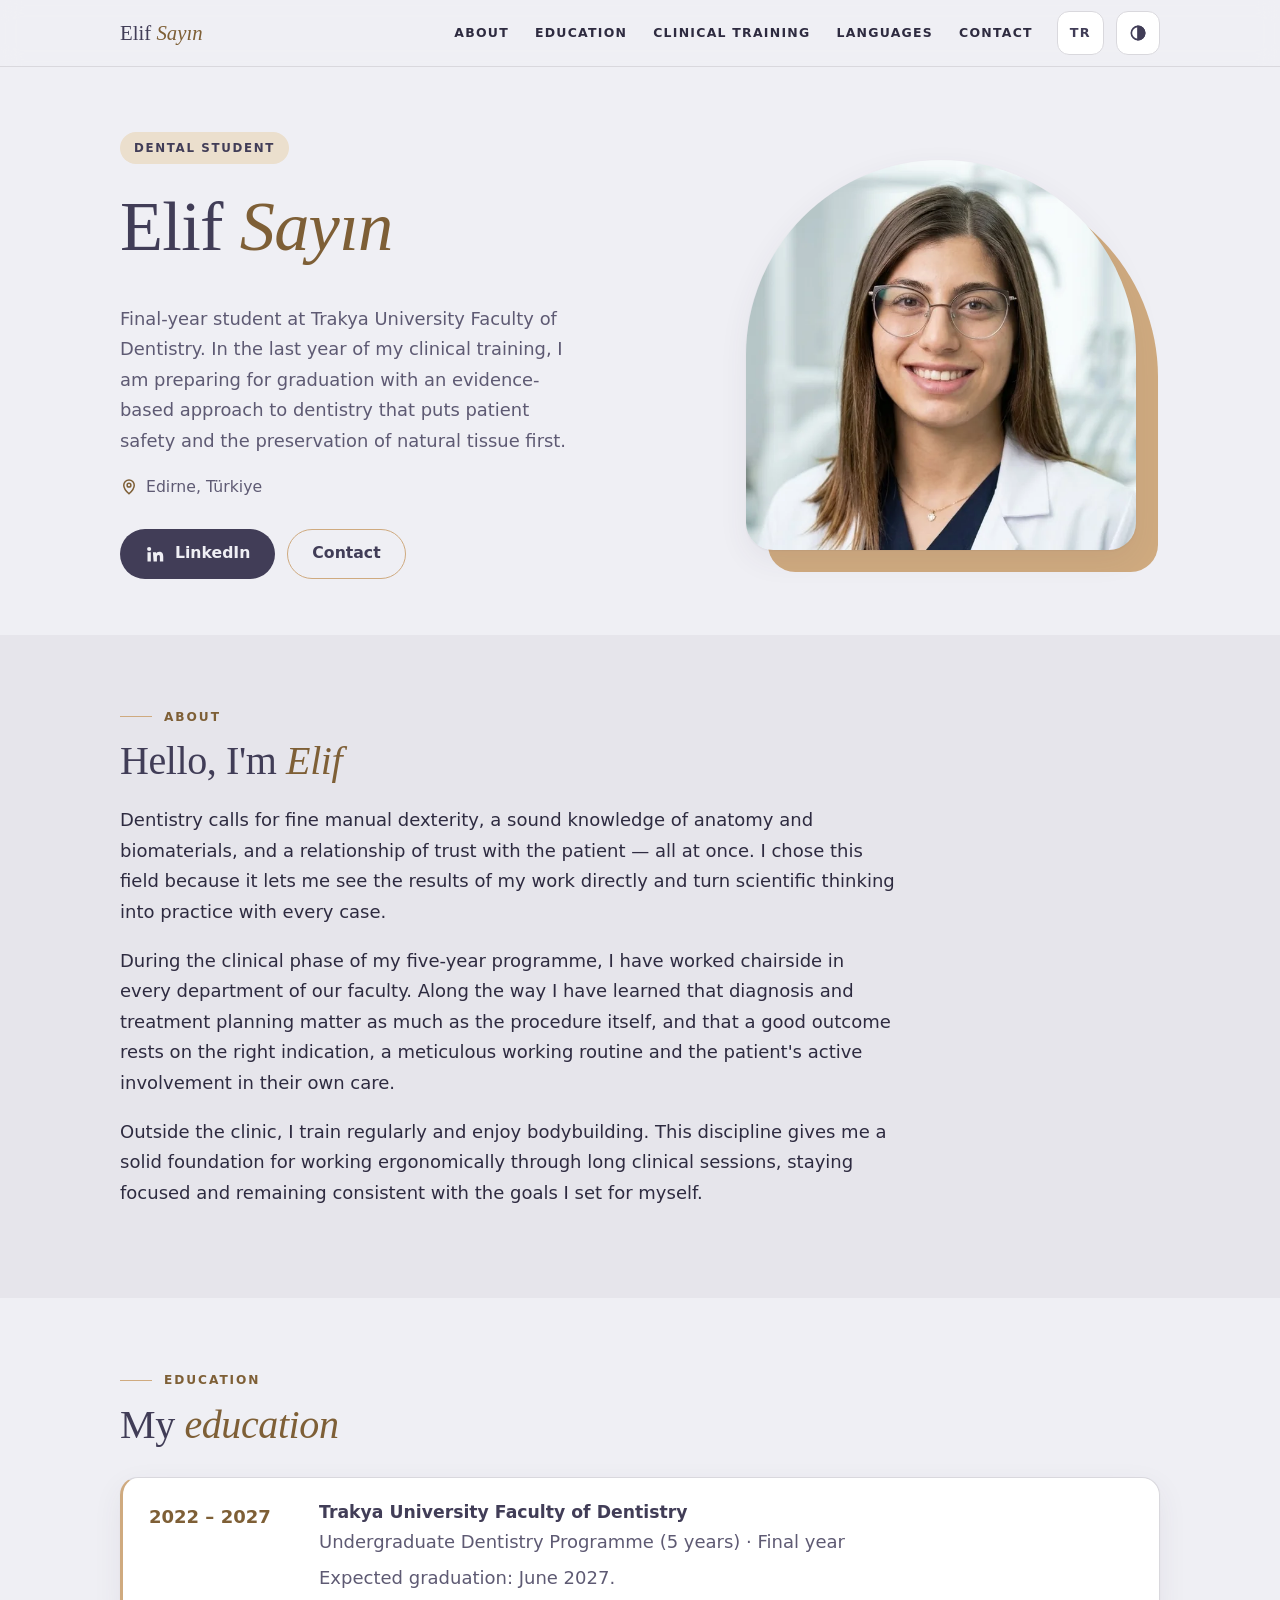
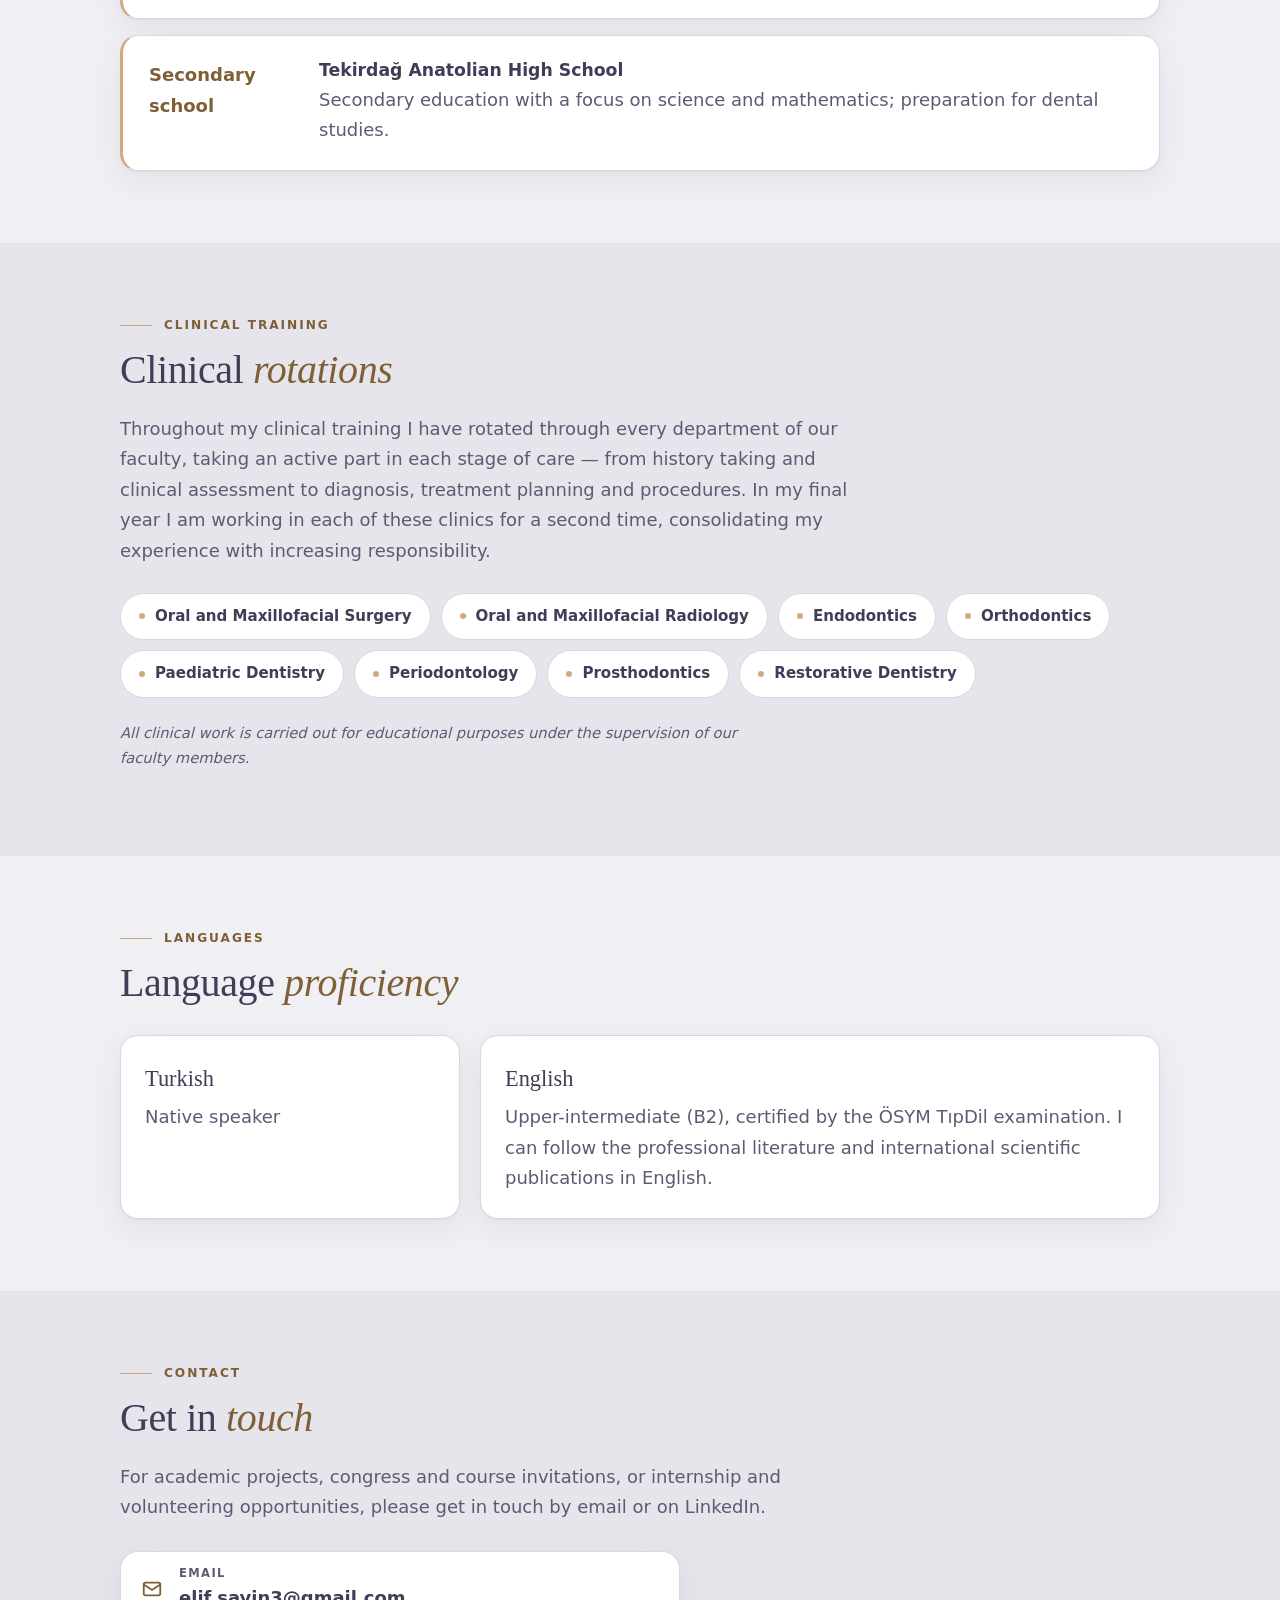
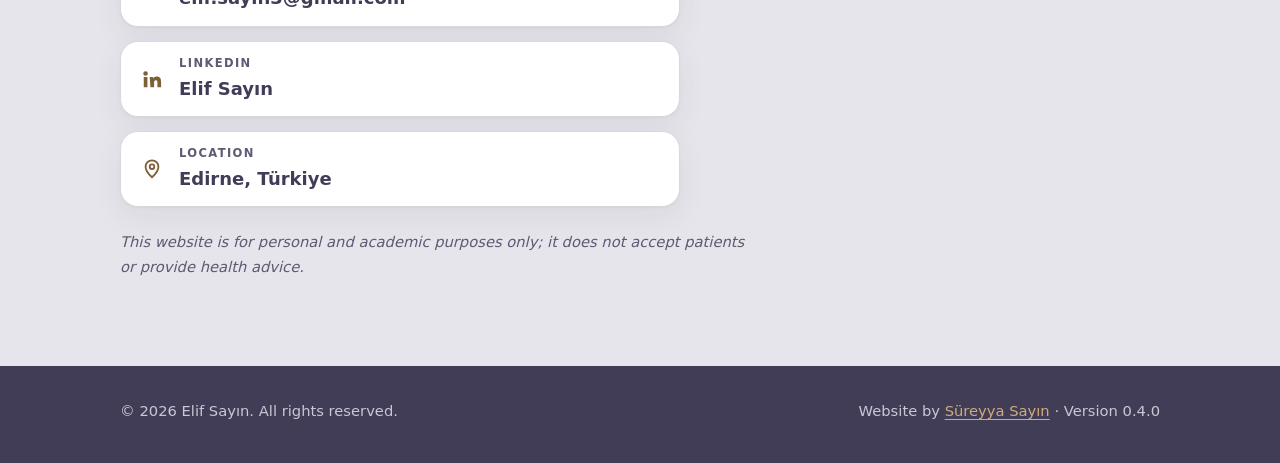
==== docs/en/index.html @ dba1528a "feat: sitenin İngilizce sürümü eklendi (0.4.0) docs/en/ altında tüm bölümler akademik İngilizceyle; " ====
<!doctype html>
<html lang="en">
<head>
<meta charset="utf-8">
<meta name="viewport" content="width=device-width, initial-scale=1">
<meta http-equiv="Content-Security-Policy" content="default-src 'self'; img-src 'self'; style-src 'self'; script-src 'self'; base-uri 'self'; form-action 'none'; object-src 'none'">
<meta name="referrer" content="strict-origin-when-cross-origin">
<title>Elif Sayın — Dental Student</title>
<meta name="description" content="Elif Sayın — final-year student at Trakya University Faculty of Dentistry. Education, clinical rotations, language proficiency and contact details.">
<link rel="canonical" href="https://elif-sayin.github.io/en/">
<link rel="alternate" hreflang="tr" href="https://elif-sayin.github.io/">
<link rel="alternate" hreflang="en" href="https://elif-sayin.github.io/en/">
<link rel="alternate" hreflang="x-default" href="https://elif-sayin.github.io/">
<meta name="theme-color" content="#413d57">
<link rel="icon" href="../favicon.svg" type="image/svg+xml">
<link rel="stylesheet" href="../style.css">
<script src="../site.js"></script>

<meta property="og:type" content="profile">
<meta property="og:locale" content="en_GB">
<meta property="og:locale:alternate" content="tr_TR">
<meta property="og:site_name" content="Elif Sayın">
<meta property="og:title" content="Elif Sayın — Dental Student">
<meta property="og:description" content="Final-year student at Trakya University Faculty of Dentistry. Academic and clinical training profile.">
<meta property="og:url" content="https://elif-sayin.github.io/en/">
<meta property="og:image" content="https://elif-sayin.github.io/img/og.jpg">
<meta property="og:image:width" content="1200">
<meta property="og:image:height" content="630">
<meta property="og:image:alt" content="Elif Sayın — Dental Student">
<meta name="twitter:card" content="summary_large_image">

<script type="application/ld+json">
{
  "@context": "https://schema.org",
  "@type": "Person",
  "name": "Elif Sayın",
  "description": "Final-year student at Trakya University Faculty of Dentistry",
  "url": "https://elif-sayin.github.io/en/",
  "image": "https://elif-sayin.github.io/img/elif.webp",
  "affiliation": { "@type": "CollegeOrUniversity", "name": "Trakya University Faculty of Dentistry" },
  "knowsLanguage": ["tr", "en"],
  "sameAs": ["https://www.linkedin.com/in/elif-say%C4%B1n-56b216324/"]
}
</script>
</head>
<body>
<a class="icerige-gec" href="#icerik">Skip to content</a>

<header class="ust">
  <div class="kap">
    <a class="marka" href="#ust">Elif <span>Sayın</span></a>
    <nav aria-label="Main menu">
      <ul class="menu" id="menu">
        <li><a href="#hakkimda">About</a></li>
        <li><a href="#egitim">Education</a></li>
        <li><a href="#klinik">Clinical Training</a></li>
        <li><a href="#diller">Languages</a></li>
        <!-- <li><a href="#notlar">Notes</a></li>  (opens with the first published note) -->
        <li><a href="#iletisim">Contact</a></li>
      </ul>
    </nav>
    <a class="dil" href="../" hreflang="tr" lang="tr" aria-label="Türkçe sürüm">TR</a>
    <button class="dugme-ikon" type="button" data-tema-dugme aria-label="Light / dark theme">
      <svg viewBox="0 0 24 24" fill="none" stroke="currentColor" stroke-width="2" aria-hidden="true"><circle cx="12" cy="12" r="8"/><path d="M12 4a8 8 0 0 1 0 16z" fill="currentColor"/></svg>
    </button>
    <button class="dugme-ikon menu-dugme" type="button" data-menu-dugme aria-controls="menu" aria-expanded="false" aria-label="Open menu">
      <svg viewBox="0 0 24 24" fill="none" stroke="currentColor" stroke-width="2" stroke-linecap="round" aria-hidden="true"><path d="M4 7h16M4 12h16M4 17h16"/></svg>
    </button>
  </div>
</header>

<main id="icerik">

<section class="giris" id="ust" aria-labelledby="ad">
  <div class="kap">
    <div>
      <span class="rozet">Dental Student</span>
      <h1 id="ad">Elif <em>Sayın</em></h1>
      <p class="alt">Final-year student at Trakya University Faculty of Dentistry. In the last year of my clinical training, I am preparing for graduation with an evidence-based approach to dentistry that puts patient safety and the preservation of natural tissue first.</p>
      <p class="konum">
        <svg viewBox="0 0 24 24" fill="none" stroke="currentColor" stroke-width="2" aria-hidden="true"><path d="M12 21s-7-6.2-7-11.5a7 7 0 0 1 14 0C19 14.8 12 21 12 21z"/><circle cx="12" cy="9.5" r="2.5"/></svg>
        Edirne, Türkiye
      </p>
      <div class="dugmeler">
        <a class="dugme ana" href="https://www.linkedin.com/in/elif-say%C4%B1n-56b216324/" rel="noopener me">
          <svg viewBox="0 0 24 24" fill="currentColor" aria-hidden="true"><path d="M4.98 3.5a2.5 2.5 0 1 1 0 5 2.5 2.5 0 0 1 0-5zM3 9.75h4V21H3zM9.5 9.75h3.8v1.6h.06c.53-1 1.83-2.05 3.77-2.05 4.03 0 4.77 2.65 4.77 6.1V21h-4v-5c0-1.2-.02-2.73-1.66-2.73-1.67 0-1.93 1.3-1.93 2.64V21h-4z"/></svg>
          LinkedIn
        </a>
        <a class="dugme ikinci" href="#iletisim">Contact</a>
      </div>
    </div>
    <div class="portre">
      <img src="../img/elif.webp" width="640" height="640" alt="Portrait of Elif Sayın wearing a white coat and glasses, smiling">
    </div>
  </div>
</section>

<section class="bolum" id="hakkimda" aria-labelledby="hakkimda-baslik">
  <div class="kap metin">
    <p class="ust-yazi">About</p>
    <h2 id="hakkimda-baslik">Hello, I'm <em>Elif</em></h2>
    <p>Dentistry calls for fine manual dexterity, a sound knowledge of anatomy and biomaterials, and a relationship of trust with the patient — all at once. I chose this field because it lets me see the results of my work directly and turn scientific thinking into practice with every case.</p>
    <p>During the clinical phase of my five-year programme, I have worked chairside in every department of our faculty. Along the way I have learned that diagnosis and treatment planning matter as much as the procedure itself, and that a good outcome rests on the right indication, a meticulous working routine and the patient's active involvement in their own care.</p>
    <p>Outside the clinic, I train regularly and enjoy bodybuilding. This discipline gives me a solid foundation for working ergonomically through long clinical sessions, staying focused and remaining consistent with the goals I set for myself.</p>
  </div>
</section>

<section class="bolum" id="egitim" aria-labelledby="egitim-baslik">
  <div class="kap">
    <p class="ust-yazi">Education</p>
    <h2 id="egitim-baslik">My <em>education</em></h2>
    <ol class="cizelge">
      <li>
        <span class="yil">2022 – 2027</span>
        <div>
          <h3>Trakya University Faculty of Dentistry</h3>
          <p>Undergraduate Dentistry Programme (5 years) · Final year</p>
          <p>Expected graduation: June 2027.</p>
        </div>
      </li>
      <li>
        <span class="yil">Secondary school</span>
        <div>
          <h3>Tekirdağ Anatolian High School</h3>
          <p>Secondary education with a focus on science and mathematics; preparation for dental studies.</p>
        </div>
      </li>
    </ol>
  </div>
</section>

<section class="bolum" id="klinik" aria-labelledby="klinik-baslik">
  <div class="kap">
    <p class="ust-yazi">Clinical Training</p>
    <h2 id="klinik-baslik">Clinical <em>rotations</em></h2>
    <p class="aciklama">Throughout my clinical training I have rotated through every department of our faculty, taking an active part in each stage of care — from history taking and clinical assessment to diagnosis, treatment planning and procedures. In my final year I am working in each of these clinics for a second time, consolidating my experience with increasing responsibility.</p>
    <ul class="etiketler" aria-label="Departments of clinical rotations">
      <li>Oral and Maxillofacial Surgery</li>
      <li>Oral and Maxillofacial Radiology</li>
      <li>Endodontics</li>
      <li>Orthodontics</li>
      <li>Paediatric Dentistry</li>
      <li>Periodontology</li>
      <li>Prosthodontics</li>
      <li>Restorative Dentistry</li>
    </ul>
    <p class="not">All clinical work is carried out for educational purposes under the supervision of our faculty members.</p>
  </div>
</section>

<section class="bolum" id="diller" aria-labelledby="diller-baslik">
  <div class="kap">
    <p class="ust-yazi">Languages</p>
    <h2 id="diller-baslik">Language <em>proficiency</em></h2>
    <ul class="diller">
      <li class="kart"><strong>Turkish</strong><span>Native speaker</span></li>
      <li class="kart"><strong>English</strong><span>Upper-intermediate (B2), certified by the ÖSYM TıpDil examination. I can follow the professional literature and international scientific publications in English.</span></li>
    </ul>
  </div>
</section>

<!--
  HIDDEN SECTIONS (CLAUDE.md m.10 — empty-section rule). Uncommented and added
  to the menu when the first item exists, in parallel with the Turkish page.

<section class="bolum" id="akademik"> Academic Work </section>
<section class="bolum" id="kongre"> Congresses / Courses / Certificates </section>
<section class="bolum" id="gonulluluk"> Volunteering </section>
<section class="bolum" id="oduller"> Awards / Scholarships </section>
<section class="bolum" id="notlar"> Oral Health Notes </section>
-->

<section class="bolum" id="iletisim" aria-labelledby="iletisim-baslik">
  <div class="kap">
    <p class="ust-yazi">Contact</p>
    <h2 id="iletisim-baslik">Get in <em>touch</em></h2>
    <p class="aciklama">For academic projects, congress and course invitations, or internship and volunteering opportunities, please get in touch by email or on LinkedIn.</p>
    <ul class="iletisim-liste">
      <li>
        <a href="#iletisim" data-eposta>
          <svg viewBox="0 0 24 24" fill="none" stroke="currentColor" stroke-width="2" aria-hidden="true"><rect x="3" y="5" width="18" height="14" rx="2"/><path d="m3 7 9 6 9-6"/></svg>
          <span><small>Email</small><b data-eposta-yazi>elif.sayin3 [at] gmail [dot] com</b></span>
        </a>
      </li>
      <li>
        <a href="https://www.linkedin.com/in/elif-say%C4%B1n-56b216324/" rel="noopener me">
          <svg viewBox="0 0 24 24" fill="currentColor" aria-hidden="true"><path d="M4.98 3.5a2.5 2.5 0 1 1 0 5 2.5 2.5 0 0 1 0-5zM3 9.75h4V21H3zM9.5 9.75h3.8v1.6h.06c.53-1 1.83-2.05 3.77-2.05 4.03 0 4.77 2.65 4.77 6.1V21h-4v-5c0-1.2-.02-2.73-1.66-2.73-1.67 0-1.93 1.3-1.93 2.64V21h-4z"/></svg>
          <span><small>LinkedIn</small><b>Elif Sayın</b></span>
        </a>
      </li>
      <li>
        <span class="satir">
          <svg viewBox="0 0 24 24" fill="none" stroke="currentColor" stroke-width="2" aria-hidden="true"><path d="M12 21s-7-6.2-7-11.5a7 7 0 0 1 14 0C19 14.8 12 21 12 21z"/><circle cx="12" cy="9.5" r="2.5"/></svg>
          <span><small>Location</small><b>Edirne, Türkiye</b></span>
        </span>
      </li>
    </ul>
    <p class="not">This website is for personal and academic purposes only; it does not accept patients or provide health advice.</p>
  </div>
</section>

</main>

<footer class="alt-bilgi">
  <div class="kap">
    <p>© 2026 Elif Sayın. All rights reserved.</p>
    <p>Website by <a href="https://sureyyasayin.github.io" rel="noopener">Süreyya Sayın</a> · Version <span data-surum="0.4.0">0.4.0</span></p>
  </div>
</footer>
</body>
</html>
---- docs/style.css ----
/* Elif Sayın — kişisel site. Renkler yalnızca :root token'larından gelir.
   Kartela (Elif, 2026-10-28): #CFAA7F altın · #413D57 mürdüm lacivert ·
   #EFEFF4 açık zemin · #D9D8DD çizgi/gri. #CFAA7F açık zeminde metin
   olarak okunmaz (1.9:1) — yalnızca süs/zemin; altın metin için --gold-ink. */

:root {
  --bg: #efeff4;
  --bg-alt: #e6e5eb;
  --surface: #ffffff;
  --text: #2e2b40;
  --heading: #413d57;
  --muted: #5e5a73;
  --gold: #cfaa7f;
  --gold-ink: #7e5f36;
  --gold-soft: #ebdfcd;
  --btn: #413d57;
  --btn-ink: #efeff4;
  --line: #d9d8dd;
  --footer-bg: #413d57;
  --footer-ink: #efeff4;
  --footer-muted: #c9c7d4;
  --shadow: 0 1px 2px rgba(65, 61, 87, .06), 0 10px 30px rgba(65, 61, 87, .07);
  --radius: 18px;
  --max: 1080px;
  --font: system-ui, -apple-system, "Segoe UI", Roboto, "Helvetica Neue", Arial, sans-serif;
  --serif: "Iowan Old Style", "Palatino Linotype", Palatino, "Book Antiqua", Georgia, serif;
  color-scheme: light;
}

@media (prefers-color-scheme: dark) {
  :root:not([data-theme="light"]) {
    --bg: #1e1c29;
    --bg-alt: #252333;
    --surface: #2a2739;
    --text: #e6e5ee;
    --heading: #efeff4;
    --muted: #b9b7c6;
    --gold: #cfaa7f;
    --gold-ink: #cfaa7f;
    --gold-soft: #3a3344;
    --btn: #cfaa7f;
    --btn-ink: #1e1c29;
    --line: #3a3750;
    --footer-bg: #16141f;
    --footer-ink: #efeff4;
    --footer-muted: #b9b7c6;
    --shadow: none;
    color-scheme: dark;
  }
}

:root[data-theme="dark"] {
  --bg: #1e1c29;
  --bg-alt: #252333;
  --surface: #2a2739;
  --text: #e6e5ee;
  --heading: #efeff4;
  --muted: #b9b7c6;
  --gold: #cfaa7f;
  --gold-ink: #cfaa7f;
  --gold-soft: #3a3344;
  --btn: #cfaa7f;
  --btn-ink: #1e1c29;
  --line: #3a3750;
  --footer-bg: #16141f;
  --footer-ink: #efeff4;
  --footer-muted: #b9b7c6;
  --shadow: none;
  color-scheme: dark;
}

*, *::before, *::after { box-sizing: border-box; }

html { scroll-behavior: smooth; scroll-padding-top: 76px; }

body {
  margin: 0;
  background: var(--bg);
  color: var(--text);
  font-family: var(--font);
  font-size: 18px;
  line-height: 1.7;
  -webkit-text-size-adjust: 100%;
}

img { max-width: 100%; display: block; }

a { color: var(--gold-ink); text-underline-offset: 3px; }
a:hover { text-decoration-thickness: 2px; }

:focus-visible { outline: 3px solid var(--gold); outline-offset: 3px; border-radius: 6px; }

h1, h2, h3 { line-height: 1.2; margin: 0 0 .5em; color: var(--heading); }
h1, h2 { font-family: var(--serif); font-weight: 500; letter-spacing: -.01em; }
h1 em, h2 em { font-style: italic; color: var(--gold-ink); }
h2 { font-size: clamp(1.75rem, 1.25rem + 1.8vw, 2.5rem); }
h3 { font-size: 1.08rem; font-weight: 650; }
p { margin: 0 0 1em; }

.icerige-gec {
  position: absolute; left: 16px; top: -60px; z-index: 100;
  background: var(--btn); color: var(--btn-ink);
  padding: 10px 16px; border-radius: 8px; font-weight: 600;
}
.icerige-gec:focus { top: 12px; }

.kap { width: 100%; max-width: var(--max); margin: 0 auto; padding: 0 20px; }

/* Üst bar */
.ust {
  position: sticky; top: 0; z-index: 50;
  background: color-mix(in srgb, var(--bg) 88%, transparent);
  backdrop-filter: saturate(1.4) blur(10px);
  -webkit-backdrop-filter: saturate(1.4) blur(10px);
  border-bottom: 1px solid var(--line);
}
.ust .kap { display: flex; align-items: center; gap: 12px; min-height: 66px; }
.marka {
  font-family: var(--serif); font-size: 1.3rem; color: var(--heading);
  text-decoration: none; margin-right: auto;
}
.marka span { font-style: italic; color: var(--gold-ink); }

.menu { display: flex; gap: 2px; list-style: none; margin: 0; padding: 0; }
.menu a {
  display: block; padding: 10px 12px; border-radius: 10px;
  color: var(--text); text-decoration: none; font-size: .78rem;
  font-weight: 600; letter-spacing: .1em; text-transform: uppercase;
}
.menu a:hover { color: var(--gold-ink); }

.dugme-ikon {
  inline-size: 44px; block-size: 44px; display: grid; place-items: center;
  border: 1px solid var(--line); background: var(--surface); color: var(--heading);
  border-radius: 12px; cursor: pointer; font: inherit;
}
.dugme-ikon svg { width: 20px; height: 20px; }
.menu-dugme { display: none; }

.dil {
  min-height: 44px; min-width: 44px; display: grid; place-items: center; padding: 0 12px;
  border: 1px solid var(--line); border-radius: 12px; background: var(--surface);
  color: var(--heading); text-decoration: none; font-weight: 700; font-size: .8rem; letter-spacing: .1em;
}
.dil:hover { border-color: var(--gold); color: var(--gold-ink); }

@media (max-width: 820px) {
  .menu-dugme { display: grid; }
  .menu {
    display: none; position: absolute; left: 0; right: 0; top: 100%;
    flex-direction: column; padding: 8px 16px 16px;
    background: var(--bg); border-bottom: 1px solid var(--line);
  }
  .menu.acik { display: flex; }
  .menu a { padding: 14px 12px; font-size: .9rem; }
}

/* Giriş */
.giris { padding: 64px 0 56px; }
.giris .kap { display: grid; grid-template-columns: 1.25fr 1fr; gap: 56px; align-items: center; }
.rozet {
  display: inline-block; padding: 6px 14px; border-radius: 999px;
  background: var(--gold-soft); color: var(--heading); font-weight: 700;
  font-size: .74rem; letter-spacing: .14em; text-transform: uppercase;
  margin-bottom: 20px;
}
.giris h1 { font-size: clamp(2.6rem, 1.7rem + 4vw, 4.4rem); }
.giris .alt { color: var(--muted); font-size: 1.12rem; max-width: 40ch; }
.konum { color: var(--muted); display: flex; align-items: center; gap: 8px; font-size: .98rem; margin-bottom: 28px; }
.konum svg { width: 18px; height: 18px; flex: none; color: var(--gold-ink); }

.dugmeler { display: flex; flex-wrap: wrap; gap: 12px; }
.dugme {
  display: inline-flex; align-items: center; gap: 10px; min-height: 50px;
  padding: 0 24px; border-radius: 999px; font-weight: 600; text-decoration: none;
  font-size: .98rem; border: 1px solid transparent;
}
.dugme svg { width: 20px; height: 20px; }
.dugme.ana { background: var(--btn); color: var(--btn-ink); }
.dugme.ikinci { color: var(--heading); border-color: var(--gold); background: transparent; }
.dugme:hover { filter: brightness(1.08); }

.portre { position: relative; justify-self: center; width: min(100%, 390px); }
.portre::before {
  content: ""; position: absolute; inset: 22px -22px -22px 22px;
  border-radius: 200px 200px 28px 28px; background: var(--gold);
}
.portre img {
  position: relative; width: 100%; height: auto; aspect-ratio: 1; object-fit: cover;
  border-radius: 200px 200px 28px 28px; box-shadow: var(--shadow);
}

@media (max-width: 820px) {
  .giris { padding: 32px 0 32px; }
  .giris .kap { grid-template-columns: 1fr; gap: 32px; }
  .portre { width: min(58%, 240px); order: -1; justify-self: start; }
  .portre::before { inset: 12px -12px -12px 12px; }
}

/* Bölümler */
.bolum { padding: 72px 0; }
.bolum:nth-of-type(even) { background: var(--bg-alt); }
.ust-yazi {
  display: flex; align-items: center; gap: 12px;
  color: var(--gold-ink); font-weight: 700; font-size: .76rem;
  letter-spacing: .16em; text-transform: uppercase; margin-bottom: 10px;
}
.ust-yazi::before { content: ""; width: 32px; height: 1px; background: var(--gold); }
.bolum .aciklama { color: var(--muted); max-width: 64ch; }
.metin p:not(.ust-yazi) { max-width: 68ch; }
@media (max-width: 820px) { .bolum { padding: 56px 0; } }

.kart {
  background: var(--surface); border: 1px solid var(--line); border-radius: var(--radius);
  padding: 24px; box-shadow: var(--shadow);
}

/* Etiket listesi (anabilim dalları) */
.etiketler { list-style: none; padding: 0; margin: 26px 0 0; display: flex; flex-wrap: wrap; gap: 10px; }
.etiketler li {
  display: inline-flex; align-items: center; gap: 10px;
  padding: 10px 18px; border-radius: 999px; background: var(--surface);
  border: 1px solid var(--line); color: var(--heading); font-weight: 600; font-size: .94rem;
}
.etiketler li::before { content: ""; width: 6px; height: 6px; border-radius: 50%; background: var(--gold); }
.not { margin-top: 22px; color: var(--muted); font-size: .92rem; font-style: italic; max-width: 68ch; }

/* Zaman çizelgesi */
.cizelge { list-style: none; margin: 28px 0 0; padding: 0; display: grid; gap: 16px; }
.cizelge li {
  display: grid; grid-template-columns: 150px 1fr; gap: 20px;
  background: var(--surface); border: 1px solid var(--line); border-left: 3px solid var(--gold);
  border-radius: var(--radius); padding: 24px 26px; box-shadow: var(--shadow);
}
.cizelge .yil { color: var(--gold-ink); font-weight: 700; font-variant-numeric: tabular-nums; }
.cizelge h3 { margin-bottom: 4px; }
.cizelge p { margin: 0; color: var(--muted); }
.cizelge p + p { margin-top: 6px; }
@media (max-width: 600px) { .cizelge li { grid-template-columns: 1fr; gap: 4px; } }

/* Diller */
.diller { list-style: none; padding: 0; margin: 28px 0 0; display: grid; grid-template-columns: 1fr 2fr; gap: 20px; }
.diller strong { display: block; font-family: var(--serif); font-weight: 500; font-size: 1.4rem; color: var(--heading); margin-bottom: 4px; }
.diller span { color: var(--muted); }
@media (max-width: 700px) { .diller { grid-template-columns: 1fr; } }

/* İletişim */
.iletisim-liste { list-style: none; padding: 0; margin: 28px 0 0; display: grid; gap: 14px; max-width: 560px; }
.iletisim-liste a, .iletisim-liste .satir {
  display: flex; align-items: center; gap: 16px; min-height: 64px; padding: 12px 20px;
  background: var(--surface); border: 1px solid var(--line); border-radius: var(--radius);
  color: var(--text); text-decoration: none; box-shadow: var(--shadow);
}
.iletisim-liste a:hover { border-color: var(--gold); }
.iletisim-liste svg { width: 22px; height: 22px; color: var(--gold-ink); flex: none; }
.iletisim-liste small {
  display: block; color: var(--muted); font-size: .72rem; font-weight: 700;
  letter-spacing: .12em; text-transform: uppercase;
}
.iletisim-liste b { font-weight: 600; color: var(--heading); word-break: break-word; }

/* Altbilgi */
.alt-bilgi { background: var(--footer-bg); color: var(--footer-muted); padding: 32px 0 40px; font-size: .92rem; }
.alt-bilgi .kap { display: flex; flex-wrap: wrap; gap: 8px 24px; justify-content: space-between; }
.alt-bilgi p { margin: 0; }
.alt-bilgi a { color: var(--gold); }

/* 404 */
.bulunamadi { min-height: 70vh; display: grid; place-items: center; text-align: center; padding: 40px 20px; }

@media (prefers-reduced-motion: reduce) {
  html { scroll-behavior: auto; }
  * { transition: none !important; animation: none !important; }
}
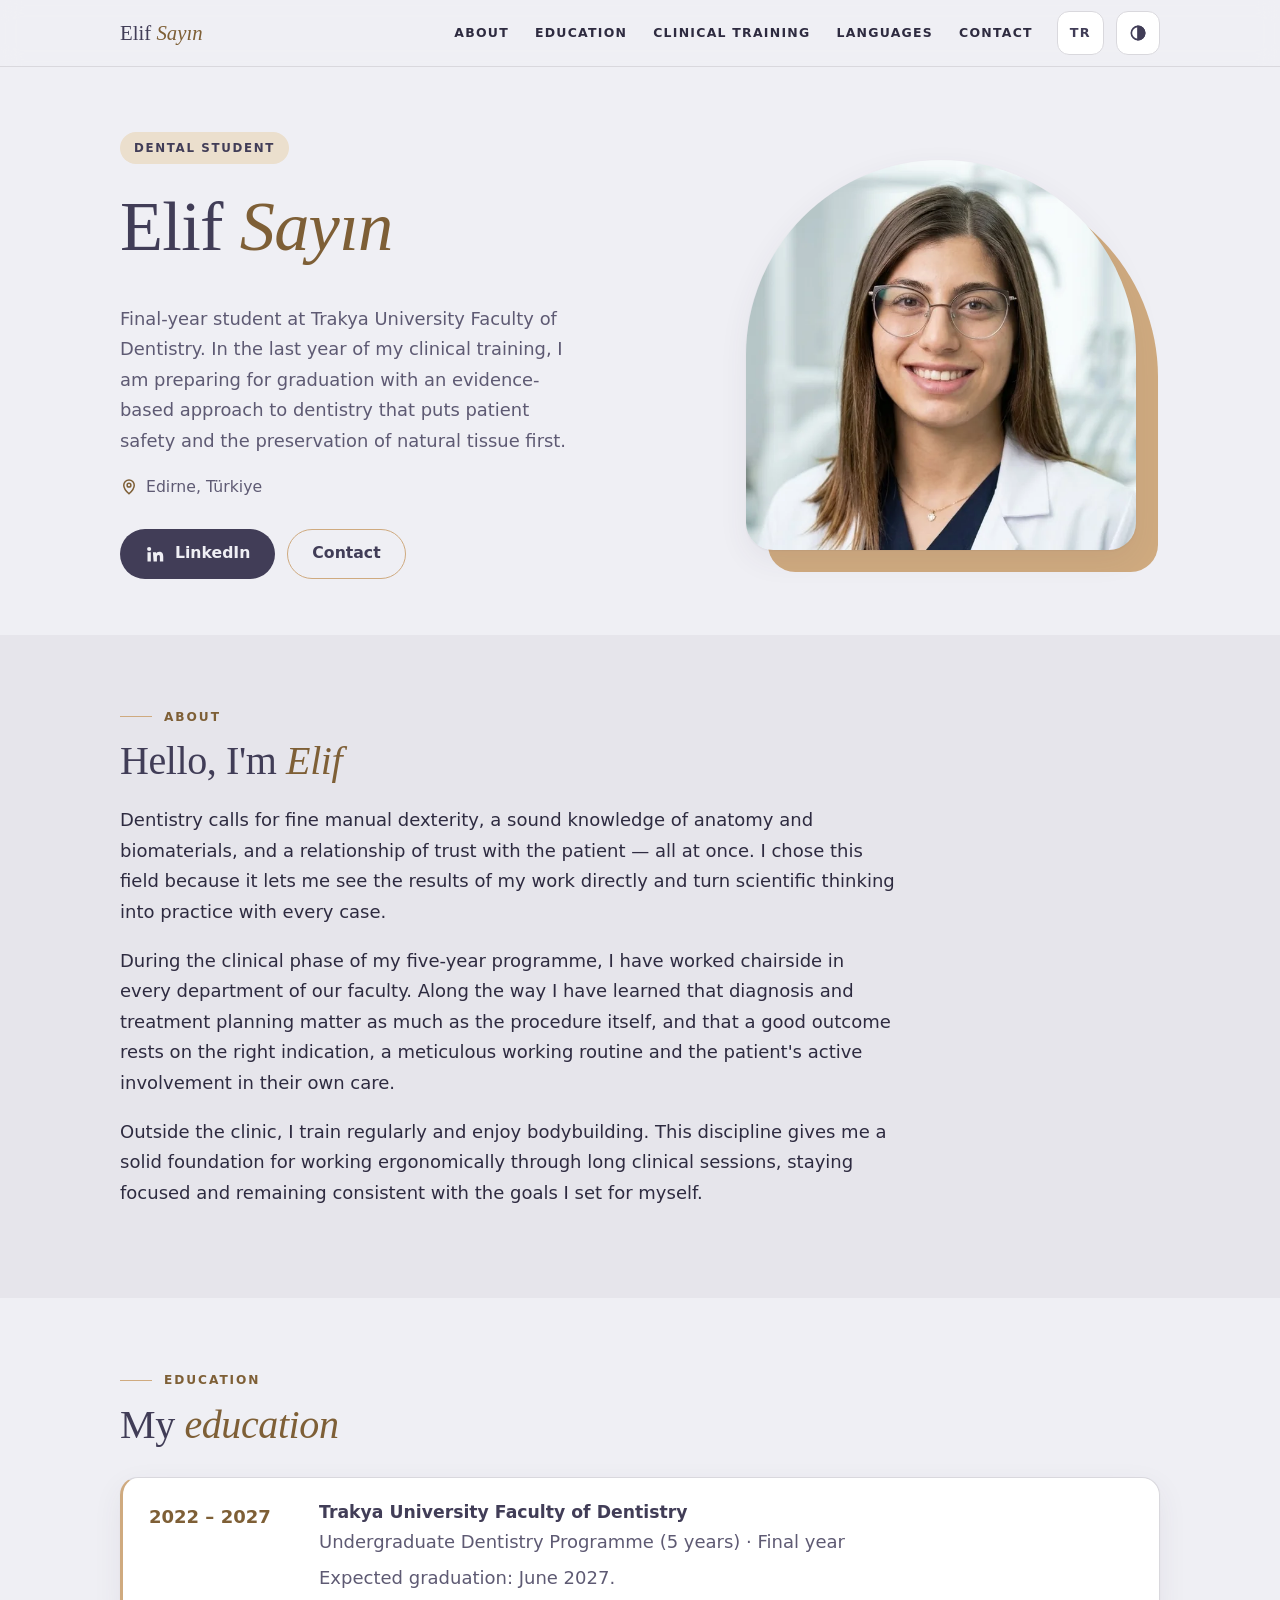
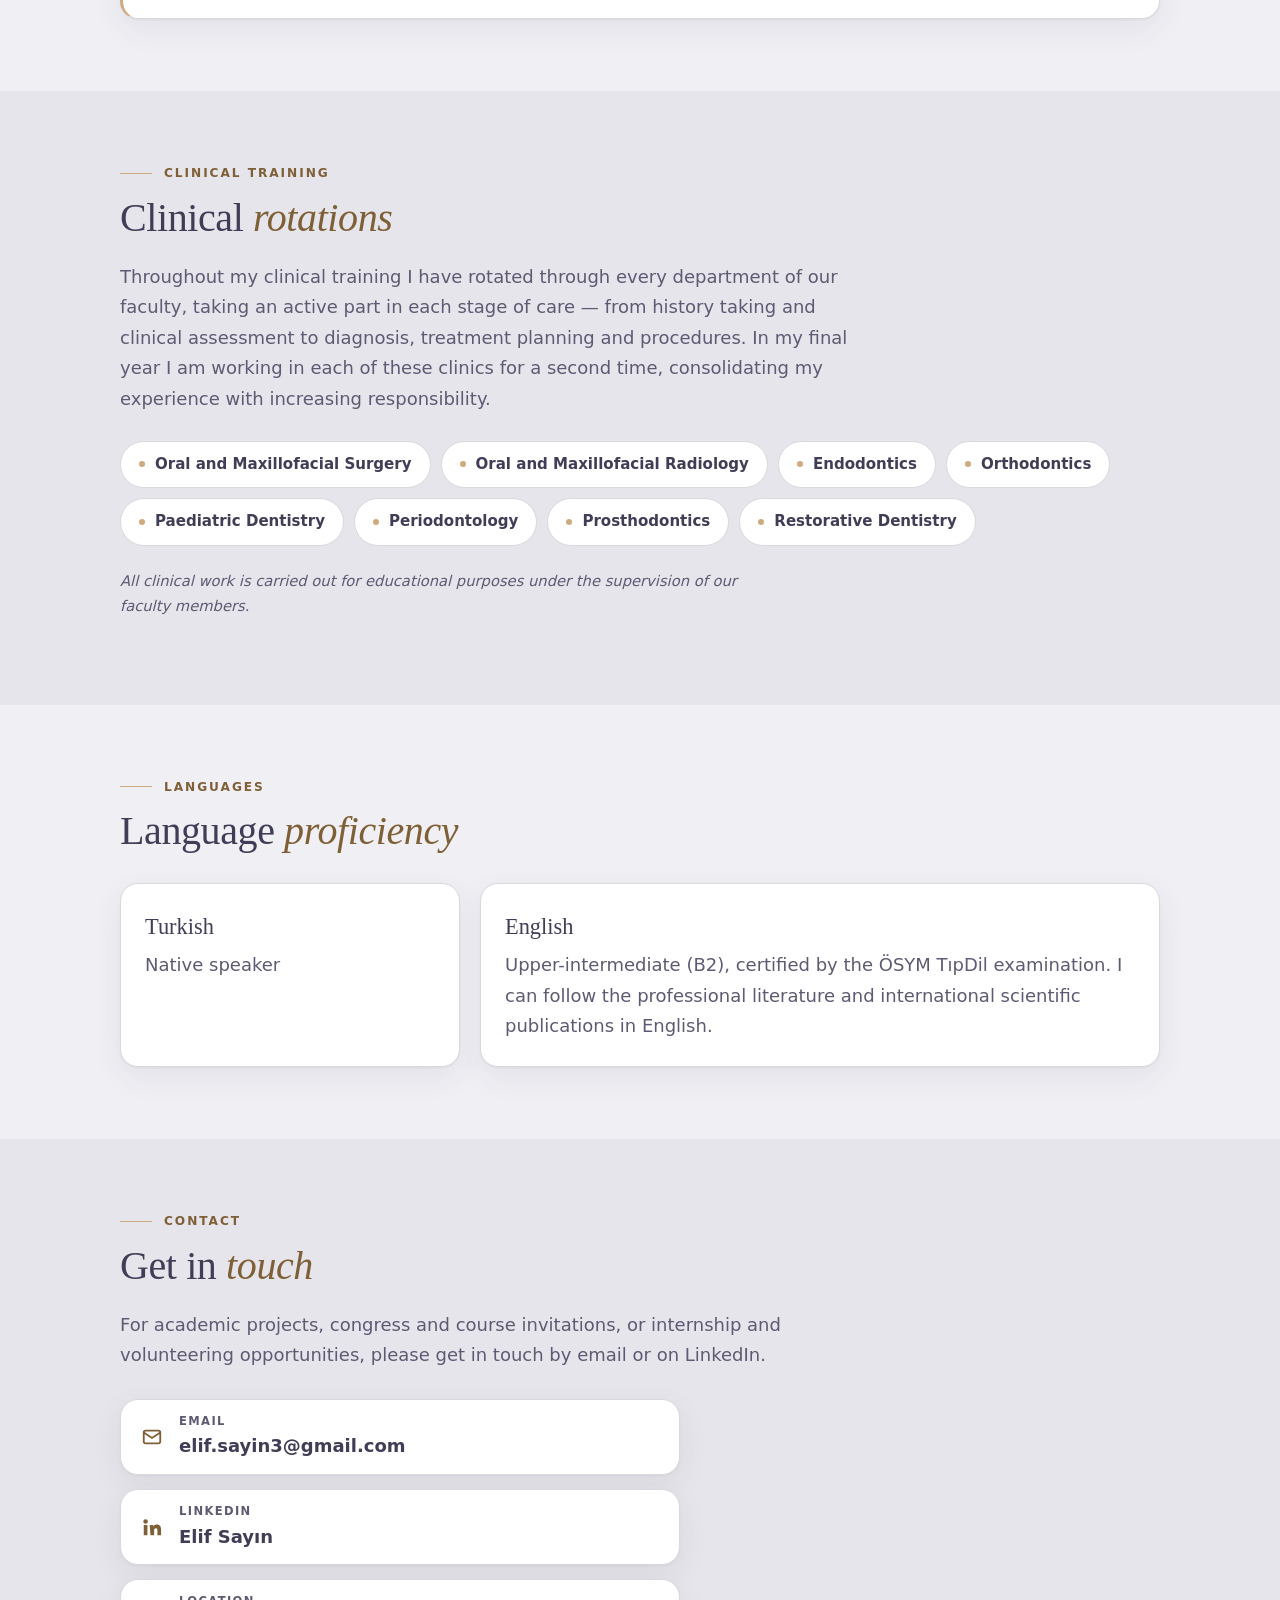
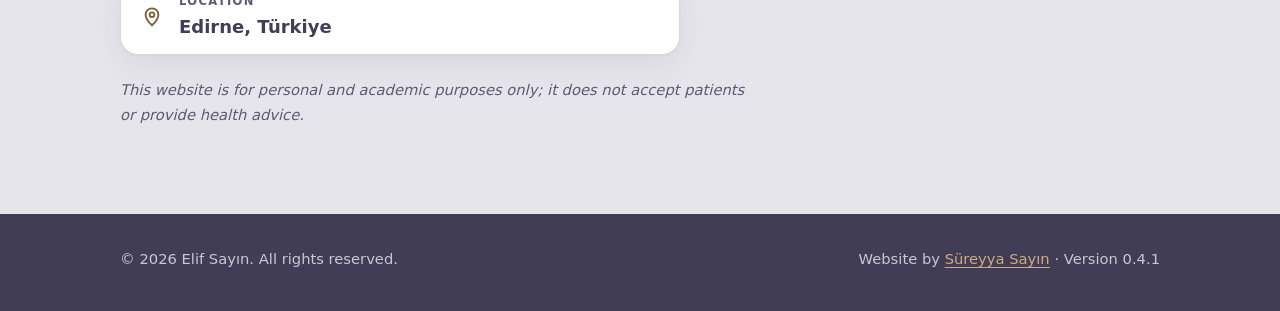
==== commit ee5d397d: "fix: eğitim bölümünden ortaöğretim kaldırıldı (0.4.1) Co-Authored-By: Claude Opus 5.5 <noreply@anthr" ====
--- a/docs/en/index.html
+++ b/docs/en/index.html
@@ -118,13 +118,6 @@
           <p>Expected graduation: June 2027.</p>
         </div>
       </li>
-      <li>
-        <span class="yil">Secondary school</span>
-        <div>
-          <h3>Tekirdağ Anatolian High School</h3>
-          <p>Secondary education with a focus on science and mathematics; preparation for dental studies.</p>
-        </div>
-      </li>
     </ol>
   </div>
 </section>
@@ -204,7 +197,7 @@
 <footer class="alt-bilgi">
   <div class="kap">
     <p>© 2026 Elif Sayın. All rights reserved.</p>
-    <p>Website by <a href="https://sureyyasayin.github.io" rel="noopener">Süreyya Sayın</a> · Version <span data-surum="0.4.0">0.4.0</span></p>
+    <p>Website by <a href="https://sureyyasayin.github.io" rel="noopener">Süreyya Sayın</a> · Version <span data-surum="0.4.1">0.4.1</span></p>
   </div>
 </footer>
 </body>
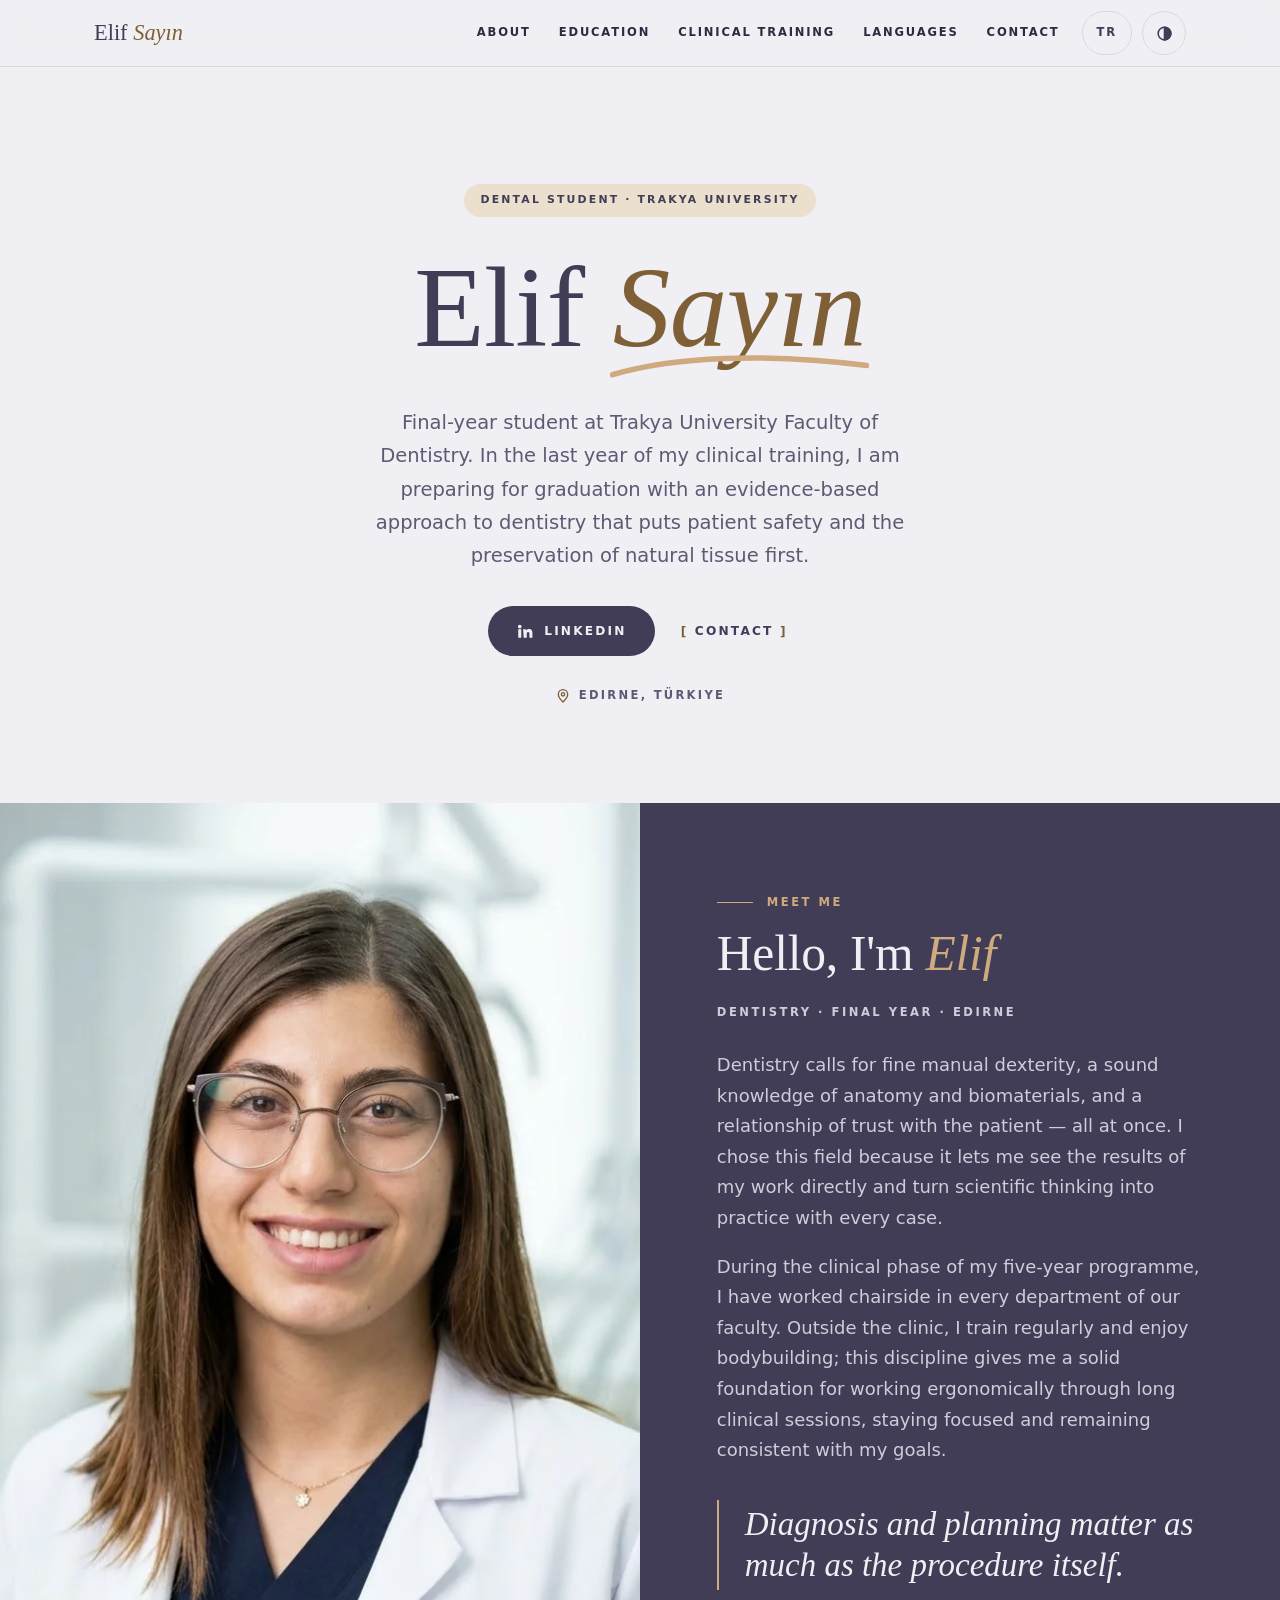
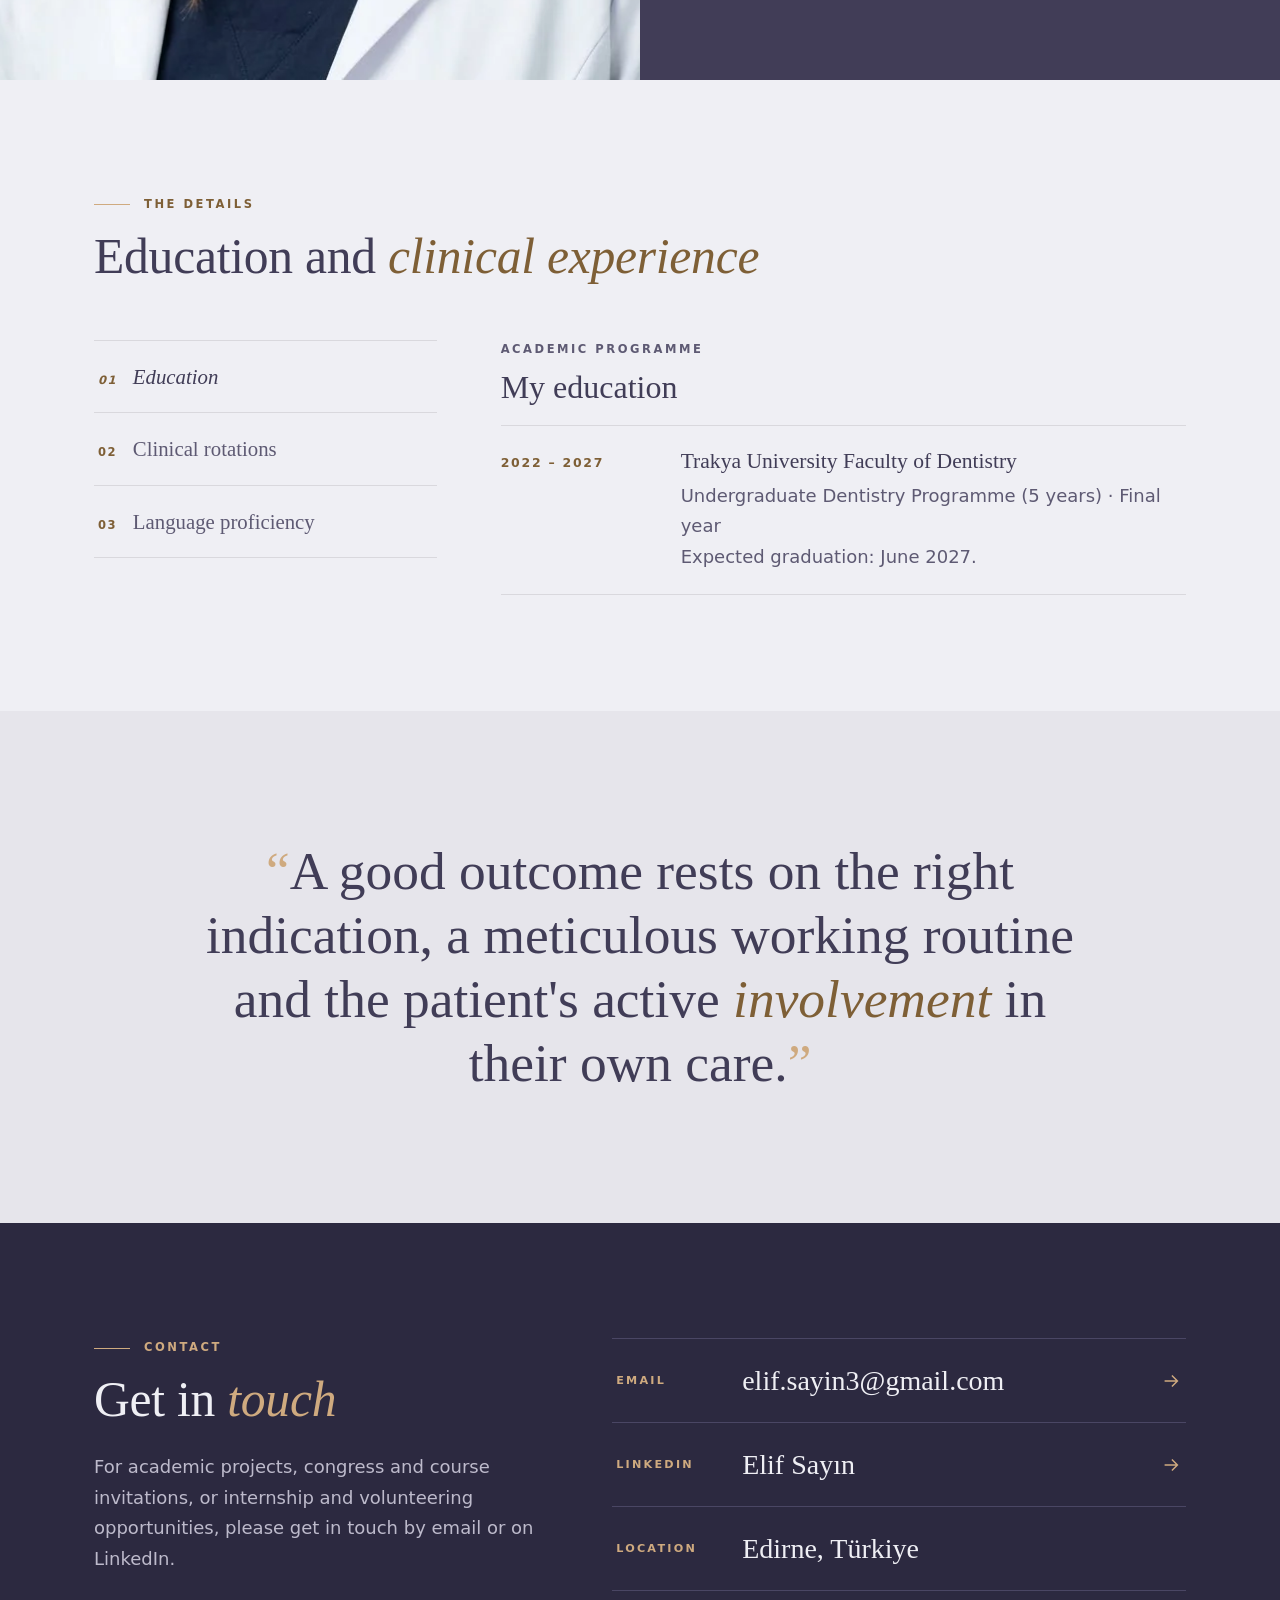
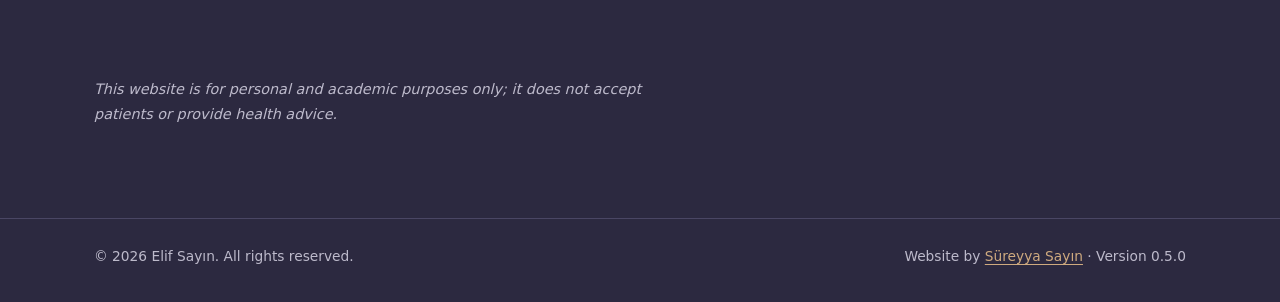
==== commit b9fdff30: "feat: örnek sitelerin diline göre yeni tasarım (0.5.0) Ortalanmış Didone başlık ve altın kavis, foto" ====
--- a/docs/en/index.html
+++ b/docs/en/index.html
@@ -73,82 +73,105 @@
 
 <section class="giris" id="ust" aria-labelledby="ad">
   <div class="kap">
-    <div>
-      <span class="rozet">Dental Student</span>
-      <h1 id="ad">Elif <em>Sayın</em></h1>
-      <p class="alt">Final-year student at Trakya University Faculty of Dentistry. In the last year of my clinical training, I am preparing for graduation with an evidence-based approach to dentistry that puts patient safety and the preservation of natural tissue first.</p>
-      <p class="konum">
-        <svg viewBox="0 0 24 24" fill="none" stroke="currentColor" stroke-width="2" aria-hidden="true"><path d="M12 21s-7-6.2-7-11.5a7 7 0 0 1 14 0C19 14.8 12 21 12 21z"/><circle cx="12" cy="9.5" r="2.5"/></svg>
-        Edirne, Türkiye
-      </p>
-      <div class="dugmeler">
-        <a class="dugme ana" href="https://www.linkedin.com/in/elif-say%C4%B1n-56b216324/" rel="noopener me">
-          <svg viewBox="0 0 24 24" fill="currentColor" aria-hidden="true"><path d="M4.98 3.5a2.5 2.5 0 1 1 0 5 2.5 2.5 0 0 1 0-5zM3 9.75h4V21H3zM9.5 9.75h3.8v1.6h.06c.53-1 1.83-2.05 3.77-2.05 4.03 0 4.77 2.65 4.77 6.1V21h-4v-5c0-1.2-.02-2.73-1.66-2.73-1.67 0-1.93 1.3-1.93 2.64V21h-4z"/></svg>
-          LinkedIn
-        </a>
-        <a class="dugme ikinci" href="#iletisim">Contact</a>
+    <span class="rozet">Dental Student · Trakya University</span>
+    <h1 id="ad">Elif <em class="kavis">Sayın<svg viewBox="0 0 200 20" preserveAspectRatio="none" aria-hidden="true"><path d="M3 14 C 50 4, 120 2, 197 9" fill="none" stroke="currentColor" stroke-width="3" stroke-linecap="round"/></svg></em></h1>
+    <p class="alt">Final-year student at Trakya University Faculty of Dentistry. In the last year of my clinical training, I am preparing for graduation with an evidence-based approach to dentistry that puts patient safety and the preservation of natural tissue first.</p>
+    <div class="dugmeler">
+      <a class="dugme" href="https://www.linkedin.com/in/elif-say%C4%B1n-56b216324/" rel="noopener me">
+        <svg viewBox="0 0 24 24" fill="currentColor" aria-hidden="true"><path d="M4.98 3.5a2.5 2.5 0 1 1 0 5 2.5 2.5 0 0 1 0-5zM3 9.75h4V21H3zM9.5 9.75h3.8v1.6h.06c.53-1 1.83-2.05 3.77-2.05 4.03 0 4.77 2.65 4.77 6.1V21h-4v-5c0-1.2-.02-2.73-1.66-2.73-1.67 0-1.93 1.3-1.93 2.64V21h-4z"/></svg>
+        LinkedIn
+      </a>
+      <a class="koseli" href="#iletisim">Contact</a>
+    </div>
+    <p class="konum">
+      <svg viewBox="0 0 24 24" fill="none" stroke="currentColor" stroke-width="2" aria-hidden="true"><path d="M12 21s-7-6.2-7-11.5a7 7 0 0 1 14 0C19 14.8 12 21 12 21z"/><circle cx="12" cy="9.5" r="2.5"/></svg>
+      Edirne, Türkiye
+    </p>
+  </div>
+</section>
+
+<section class="tanisma" id="hakkimda" aria-labelledby="hakkimda-baslik">
+  <div class="tanisma-foto">
+    <img src="../img/elif-buyuk.webp" width="880" height="880" alt="Portrait of Elif Sayın wearing a white coat and glasses, smiling" loading="lazy">
+  </div>
+  <div class="tanisma-panel">
+    <p class="ust-yazi">Meet me</p>
+    <h2 id="hakkimda-baslik">Hello, I'm <em>Elif</em></h2>
+    <p class="kimlik">Dentistry · Final Year · Edirne</p>
+    <p>Dentistry calls for fine manual dexterity, a sound knowledge of anatomy and biomaterials, and a relationship of trust with the patient — all at once. I chose this field because it lets me see the results of my work directly and turn scientific thinking into practice with every case.</p>
+    <p>During the clinical phase of my five-year programme, I have worked chairside in every department of our faculty. Outside the clinic, I train regularly and enjoy bodybuilding; this discipline gives me a solid foundation for working ergonomically through long clinical sessions, staying focused and remaining consistent with my goals.</p>
+    <blockquote class="alinti"><p>Diagnosis and planning matter as much as the procedure itself.</p></blockquote>
+  </div>
+</section>
+
+<section class="bolum" id="ayrintilar" aria-labelledby="ayrintilar-baslik">
+  <div class="kap">
+    <div class="bolum-bas">
+      <p class="ust-yazi">The details</p>
+      <h2 id="ayrintilar-baslik">Education and <em>clinical experience</em></h2>
+    </div>
+    <div class="sekmeler" data-sekmeler>
+      <div class="sekme-liste" aria-label="Detail topics">
+        <a class="sekme" href="#egitim" data-sekme="egitim"><span>01</span>Education</a>
+        <a class="sekme" href="#klinik" data-sekme="klinik"><span>02</span>Clinical rotations</a>
+        <a class="sekme" href="#diller" data-sekme="diller"><span>03</span>Language proficiency</a>
       </div>
-    </div>
-    <div class="portre">
-      <img src="../img/elif.webp" width="640" height="640" alt="Portrait of Elif Sayın wearing a white coat and glasses, smiling">
-    </div>
-  </div>
-</section>
-
-<section class="bolum" id="hakkimda" aria-labelledby="hakkimda-baslik">
-  <div class="kap metin">
-    <p class="ust-yazi">About</p>
-    <h2 id="hakkimda-baslik">Hello, I'm <em>Elif</em></h2>
-    <p>Dentistry calls for fine manual dexterity, a sound knowledge of anatomy and biomaterials, and a relationship of trust with the patient — all at once. I chose this field because it lets me see the results of my work directly and turn scientific thinking into practice with every case.</p>
-    <p>During the clinical phase of my five-year programme, I have worked chairside in every department of our faculty. Along the way I have learned that diagnosis and treatment planning matter as much as the procedure itself, and that a good outcome rests on the right indication, a meticulous working routine and the patient's active involvement in their own care.</p>
-    <p>Outside the clinic, I train regularly and enjoy bodybuilding. This discipline gives me a solid foundation for working ergonomically through long clinical sessions, staying focused and remaining consistent with the goals I set for myself.</p>
-  </div>
-</section>
-
-<section class="bolum" id="egitim" aria-labelledby="egitim-baslik">
-  <div class="kap">
-    <p class="ust-yazi">Education</p>
-    <h2 id="egitim-baslik">My <em>education</em></h2>
-    <ol class="cizelge">
-      <li>
-        <span class="yil">2022 – 2027</span>
-        <div>
-          <h3>Trakya University Faculty of Dentistry</h3>
-          <p>Undergraduate Dentistry Programme (5 years) · Final year</p>
-          <p>Expected graduation: June 2027.</p>
-        </div>
-      </li>
-    </ol>
-  </div>
-</section>
-
-<section class="bolum" id="klinik" aria-labelledby="klinik-baslik">
-  <div class="kap">
-    <p class="ust-yazi">Clinical Training</p>
-    <h2 id="klinik-baslik">Clinical <em>rotations</em></h2>
-    <p class="aciklama">Throughout my clinical training I have rotated through every department of our faculty, taking an active part in each stage of care — from history taking and clinical assessment to diagnosis, treatment planning and procedures. In my final year I am working in each of these clinics for a second time, consolidating my experience with increasing responsibility.</p>
-    <ul class="etiketler" aria-label="Departments of clinical rotations">
-      <li>Oral and Maxillofacial Surgery</li>
-      <li>Oral and Maxillofacial Radiology</li>
-      <li>Endodontics</li>
-      <li>Orthodontics</li>
-      <li>Paediatric Dentistry</li>
-      <li>Periodontology</li>
-      <li>Prosthodontics</li>
-      <li>Restorative Dentistry</li>
-    </ul>
-    <p class="not">All clinical work is carried out for educational purposes under the supervision of our faculty members.</p>
-  </div>
-</section>
-
-<section class="bolum" id="diller" aria-labelledby="diller-baslik">
-  <div class="kap">
-    <p class="ust-yazi">Languages</p>
-    <h2 id="diller-baslik">Language <em>proficiency</em></h2>
-    <ul class="diller">
-      <li class="kart"><strong>Turkish</strong><span>Native speaker</span></li>
-      <li class="kart"><strong>English</strong><span>Upper-intermediate (B2), certified by the ÖSYM TıpDil examination. I can follow the professional literature and international scientific publications in English.</span></li>
-    </ul>
+      <div class="sekme-icerik">
+        <article class="panel" id="egitim" aria-labelledby="egitim-baslik">
+          <p class="panel-ust">Academic programme</p>
+          <h3 id="egitim-baslik">My education</h3>
+          <ul class="satirlar">
+            <li>
+              <span class="yil">2022 – 2027</span>
+              <div>
+                <strong>Trakya University Faculty of Dentistry</strong>
+                <p>Undergraduate Dentistry Programme (5 years) · Final year</p>
+                <p>Expected graduation: June 2027.</p>
+              </div>
+            </li>
+          </ul>
+        </article>
+        <article class="panel" id="klinik" aria-labelledby="klinik-baslik">
+          <p class="panel-ust">Clinical training</p>
+          <h3 id="klinik-baslik">Clinical rotations</h3>
+          <p>Throughout my clinical training I have rotated through every department of our faculty, taking an active part in each stage of care — from history taking and clinical assessment to diagnosis, treatment planning and procedures. In my final year I am working in each of these clinics for a second time, consolidating my experience with increasing responsibility.</p>
+          <ul class="etiketler" aria-label="Departments of clinical rotations">
+            <li>Oral and Maxillofacial Surgery</li>
+            <li>Oral and Maxillofacial Radiology</li>
+            <li>Endodontics</li>
+            <li>Orthodontics</li>
+            <li>Paediatric Dentistry</li>
+            <li>Periodontology</li>
+            <li>Prosthodontics</li>
+            <li>Restorative Dentistry</li>
+          </ul>
+          <p class="not">All clinical work is carried out for educational purposes under the supervision of our faculty members.</p>
+        </article>
+        <article class="panel" id="diller" aria-labelledby="diller-baslik">
+          <p class="panel-ust">Languages</p>
+          <h3 id="diller-baslik">Language proficiency</h3>
+          <ul class="satirlar">
+            <li>
+              <span class="yil">Turkish</span>
+              <div><strong>Native speaker</strong></div>
+            </li>
+            <li>
+              <span class="yil">English</span>
+              <div>
+                <strong>Upper-intermediate (B2)</strong>
+                <p>Certified by the ÖSYM TıpDil examination. I can follow the professional literature and international scientific publications in English.</p>
+              </div>
+            </li>
+          </ul>
+        </article>
+      </div>
+    </div>
+  </div>
+</section>
+
+<section class="buyuk-alinti" id="yaklasim" aria-label="My approach">
+  <div class="kap">
+    <blockquote><p>A good outcome rests on the right indication, a meticulous working routine and the patient's active <em>involvement</em> in their own care.</p></blockquote>
   </div>
 </section>
 
@@ -163,28 +186,32 @@
 <section class="bolum" id="notlar"> Oral Health Notes </section>
 -->
 
-<section class="bolum" id="iletisim" aria-labelledby="iletisim-baslik">
-  <div class="kap">
-    <p class="ust-yazi">Contact</p>
-    <h2 id="iletisim-baslik">Get in <em>touch</em></h2>
-    <p class="aciklama">For academic projects, congress and course invitations, or internship and volunteering opportunities, please get in touch by email or on LinkedIn.</p>
+<section class="iletisim" id="iletisim" aria-labelledby="iletisim-baslik">
+  <div class="kap">
+    <div>
+      <p class="ust-yazi">Contact</p>
+      <h2 id="iletisim-baslik">Get in <em>touch</em></h2>
+      <p class="aciklama">For academic projects, congress and course invitations, or internship and volunteering opportunities, please get in touch by email or on LinkedIn.</p>
+    </div>
     <ul class="iletisim-liste">
       <li>
         <a href="#iletisim" data-eposta>
-          <svg viewBox="0 0 24 24" fill="none" stroke="currentColor" stroke-width="2" aria-hidden="true"><rect x="3" y="5" width="18" height="14" rx="2"/><path d="m3 7 9 6 9-6"/></svg>
-          <span><small>Email</small><b data-eposta-yazi>elif.sayin3 [at] gmail [dot] com</b></span>
+          <small>Email</small>
+          <b data-eposta-yazi>elif.sayin3 [at] gmail [dot] com</b>
+          <svg class="ok" viewBox="0 0 24 24" fill="none" stroke="currentColor" stroke-width="1.6" aria-hidden="true"><path d="M5 12h14M13 6l6 6-6 6"/></svg>
         </a>
       </li>
       <li>
         <a href="https://www.linkedin.com/in/elif-say%C4%B1n-56b216324/" rel="noopener me">
-          <svg viewBox="0 0 24 24" fill="currentColor" aria-hidden="true"><path d="M4.98 3.5a2.5 2.5 0 1 1 0 5 2.5 2.5 0 0 1 0-5zM3 9.75h4V21H3zM9.5 9.75h3.8v1.6h.06c.53-1 1.83-2.05 3.77-2.05 4.03 0 4.77 2.65 4.77 6.1V21h-4v-5c0-1.2-.02-2.73-1.66-2.73-1.67 0-1.93 1.3-1.93 2.64V21h-4z"/></svg>
-          <span><small>LinkedIn</small><b>Elif Sayın</b></span>
+          <small>LinkedIn</small>
+          <b>Elif Sayın</b>
+          <svg class="ok" viewBox="0 0 24 24" fill="none" stroke="currentColor" stroke-width="1.6" aria-hidden="true"><path d="M5 12h14M13 6l6 6-6 6"/></svg>
         </a>
       </li>
       <li>
         <span class="satir">
-          <svg viewBox="0 0 24 24" fill="none" stroke="currentColor" stroke-width="2" aria-hidden="true"><path d="M12 21s-7-6.2-7-11.5a7 7 0 0 1 14 0C19 14.8 12 21 12 21z"/><circle cx="12" cy="9.5" r="2.5"/></svg>
-          <span><small>Location</small><b>Edirne, Türkiye</b></span>
+          <small>Location</small>
+          <b>Edirne, Türkiye</b>
         </span>
       </li>
     </ul>
@@ -197,7 +224,7 @@
 <footer class="alt-bilgi">
   <div class="kap">
     <p>© 2026 Elif Sayın. All rights reserved.</p>
-    <p>Website by <a href="https://sureyyasayin.github.io" rel="noopener">Süreyya Sayın</a> · Version <span data-surum="0.4.1">0.4.1</span></p>
+    <p>Website by <a href="https://sureyyasayin.github.io" rel="noopener">Süreyya Sayın</a> · Version <span data-surum="0.5.0">0.5.0</span></p>
   </div>
 </footer>
 </body>
--- a/docs/style.css
+++ b/docs/style.css
@@ -1,7 +1,10 @@
 /* Elif Sayın — kişisel site. Renkler yalnızca :root token'larından gelir.
    Kartela (Elif, 2026-10-28): #CFAA7F altın · #413D57 mürdüm lacivert ·
    #EFEFF4 açık zemin · #D9D8DD çizgi/gri. #CFAA7F açık zeminde metin
-   olarak okunmaz (1.9:1) — yalnızca süs/zemin; altın metin için --gold-ink. */
+   olarak okunmaz (1.9:1) — yalnızca süs/zemin; altın metin için --gold-ink.
+   Tasarım dili (0.5.0): ortalanmış Didone başlık + italik kavisli vurgu,
+   fotoğraf/panel "Tanışalım" bölümü, numaralı sekmeler, büyük alıntı,
+   köşeli parantezli düğmeler, koyu iletişim bölümü. */
 
 :root {
   --bg: #efeff4;
@@ -16,14 +19,16 @@
   --btn: #413d57;
   --btn-ink: #efeff4;
   --line: #d9d8dd;
-  --footer-bg: #413d57;
-  --footer-ink: #efeff4;
-  --footer-muted: #c9c7d4;
-  --shadow: 0 1px 2px rgba(65, 61, 87, .06), 0 10px 30px rgba(65, 61, 87, .07);
-  --radius: 18px;
-  --max: 1080px;
+  --panel: #413d57;
+  --panel-ink: #efeff4;
+  --panel-muted: #cfcdda;
+  --koyu: #2c2940;
+  --koyu-ink: #efeff4;
+  --koyu-muted: #bdbacb;
+  --koyu-line: #4a4664;
+  --max: 1140px;
   --font: system-ui, -apple-system, "Segoe UI", Roboto, "Helvetica Neue", Arial, sans-serif;
-  --serif: "Iowan Old Style", "Palatino Linotype", Palatino, "Book Antiqua", Georgia, serif;
+  --serif: "Bodoni 72", Didot, "Bodoni MT", "Iowan Old Style", Palatino, Georgia, serif;
   color-scheme: light;
 }
 
@@ -35,16 +40,16 @@
     --text: #e6e5ee;
     --heading: #efeff4;
     --muted: #b9b7c6;
-    --gold: #cfaa7f;
     --gold-ink: #cfaa7f;
     --gold-soft: #3a3344;
     --btn: #cfaa7f;
     --btn-ink: #1e1c29;
     --line: #3a3750;
-    --footer-bg: #16141f;
-    --footer-ink: #efeff4;
-    --footer-muted: #b9b7c6;
-    --shadow: none;
+    --panel: #2a2739;
+    --panel-ink: #efeff4;
+    --panel-muted: #b9b7c6;
+    --koyu: #15131e;
+    --koyu-line: #34304a;
     color-scheme: dark;
   }
 }
@@ -56,22 +61,22 @@
   --text: #e6e5ee;
   --heading: #efeff4;
   --muted: #b9b7c6;
-  --gold: #cfaa7f;
   --gold-ink: #cfaa7f;
   --gold-soft: #3a3344;
   --btn: #cfaa7f;
   --btn-ink: #1e1c29;
   --line: #3a3750;
-  --footer-bg: #16141f;
-  --footer-ink: #efeff4;
-  --footer-muted: #b9b7c6;
-  --shadow: none;
+  --panel: #2a2739;
+  --panel-ink: #efeff4;
+  --panel-muted: #b9b7c6;
+  --koyu: #15131e;
+  --koyu-line: #34304a;
   color-scheme: dark;
 }
 
 *, *::before, *::after { box-sizing: border-box; }
 
-html { scroll-behavior: smooth; scroll-padding-top: 76px; }
+html { scroll-behavior: smooth; scroll-padding-top: 72px; }
 
 body {
   margin: 0;
@@ -88,13 +93,13 @@
 a { color: var(--gold-ink); text-underline-offset: 3px; }
 a:hover { text-decoration-thickness: 2px; }
 
-:focus-visible { outline: 3px solid var(--gold); outline-offset: 3px; border-radius: 6px; }
-
-h1, h2, h3 { line-height: 1.2; margin: 0 0 .5em; color: var(--heading); }
-h1, h2 { font-family: var(--serif); font-weight: 500; letter-spacing: -.01em; }
-h1 em, h2 em { font-style: italic; color: var(--gold-ink); }
-h2 { font-size: clamp(1.75rem, 1.25rem + 1.8vw, 2.5rem); }
-h3 { font-size: 1.08rem; font-weight: 650; }
+:focus-visible { outline: 3px solid var(--gold); outline-offset: 3px; border-radius: 4px; }
+
+h1, h2, h3 { line-height: 1.12; margin: 0 0 .5em; color: var(--heading); }
+h1, h2 { font-family: var(--serif); font-weight: 400; letter-spacing: -.005em; }
+h1 em, h2 em, blockquote em { font-style: italic; color: var(--gold-ink); }
+h2 { font-size: clamp(2rem, 1.3rem + 2.4vw, 3.1rem); }
+h3 { font-family: var(--serif); font-weight: 400; font-size: clamp(1.5rem, 1.2rem + 1vw, 2rem); }
 p { margin: 0 0 1em; }
 
 .icerige-gec {
@@ -104,163 +109,198 @@
 }
 .icerige-gec:focus { top: 12px; }
 
-.kap { width: 100%; max-width: var(--max); margin: 0 auto; padding: 0 20px; }
+.kap { width: 100%; max-width: var(--max); margin: 0 auto; padding: 0 24px; }
+
+/* Küçük büyük harf etiketi */
+.ust-yazi, .kimlik, .panel-ust {
+  font-family: var(--font); font-size: .72rem; font-weight: 700;
+  letter-spacing: .22em; text-transform: uppercase;
+}
+.ust-yazi { display: flex; align-items: center; gap: 14px; color: var(--gold-ink); margin-bottom: 14px; }
+.ust-yazi::before { content: ""; width: 36px; height: 1px; background: var(--gold); }
 
 /* Üst bar */
 .ust {
   position: sticky; top: 0; z-index: 50;
-  background: color-mix(in srgb, var(--bg) 88%, transparent);
+  background: color-mix(in srgb, var(--bg) 90%, transparent);
   backdrop-filter: saturate(1.4) blur(10px);
   -webkit-backdrop-filter: saturate(1.4) blur(10px);
   border-bottom: 1px solid var(--line);
 }
-.ust .kap { display: flex; align-items: center; gap: 12px; min-height: 66px; }
-.marka {
-  font-family: var(--serif); font-size: 1.3rem; color: var(--heading);
-  text-decoration: none; margin-right: auto;
-}
+.ust .kap { display: flex; align-items: center; gap: 10px; min-height: 66px; }
+.marka { font-family: var(--serif); font-size: 1.4rem; color: var(--heading); text-decoration: none; margin-right: auto; }
 .marka span { font-style: italic; color: var(--gold-ink); }
 
-.menu { display: flex; gap: 2px; list-style: none; margin: 0; padding: 0; }
+.menu { display: flex; gap: 4px; list-style: none; margin: 0 auto 0 0; padding: 0; }
 .menu a {
-  display: block; padding: 10px 12px; border-radius: 10px;
-  color: var(--text); text-decoration: none; font-size: .78rem;
-  font-weight: 600; letter-spacing: .1em; text-transform: uppercase;
+  display: block; padding: 10px 12px; color: var(--text); text-decoration: none;
+  font-size: .72rem; font-weight: 700; letter-spacing: .16em; text-transform: uppercase;
 }
 .menu a:hover { color: var(--gold-ink); }
 
-.dugme-ikon {
-  inline-size: 44px; block-size: 44px; display: grid; place-items: center;
-  border: 1px solid var(--line); background: var(--surface); color: var(--heading);
-  border-radius: 12px; cursor: pointer; font: inherit;
-}
-.dugme-ikon svg { width: 20px; height: 20px; }
+.dugme-ikon, .dil {
+  min-inline-size: 44px; block-size: 44px; display: grid; place-items: center;
+  border: 1px solid var(--line); background: transparent; color: var(--heading);
+  border-radius: 999px; cursor: pointer; font: inherit; text-decoration: none;
+}
+.dugme-ikon svg { width: 19px; height: 19px; }
+.dil { padding: 0 14px; font-weight: 700; font-size: .72rem; letter-spacing: .16em; }
+.dil:hover, .dugme-ikon:hover { border-color: var(--gold); color: var(--gold-ink); }
 .menu-dugme { display: none; }
 
-.dil {
-  min-height: 44px; min-width: 44px; display: grid; place-items: center; padding: 0 12px;
-  border: 1px solid var(--line); border-radius: 12px; background: var(--surface);
-  color: var(--heading); text-decoration: none; font-weight: 700; font-size: .8rem; letter-spacing: .1em;
-}
-.dil:hover { border-color: var(--gold); color: var(--gold-ink); }
-
-@media (max-width: 820px) {
+@media (max-width: 900px) {
   .menu-dugme { display: grid; }
   .menu {
-    display: none; position: absolute; left: 0; right: 0; top: 100%;
-    flex-direction: column; padding: 8px 16px 16px;
+    display: none; position: absolute; left: 0; right: 0; top: 100%; margin: 0;
+    flex-direction: column; padding: 8px 16px 18px;
     background: var(--bg); border-bottom: 1px solid var(--line);
   }
   .menu.acik { display: flex; }
-  .menu a { padding: 14px 12px; font-size: .9rem; }
-}
-
-/* Giriş */
-.giris { padding: 64px 0 56px; }
-.giris .kap { display: grid; grid-template-columns: 1.25fr 1fr; gap: 56px; align-items: center; }
+  .menu a { padding: 15px 12px; font-size: .82rem; border-bottom: 1px solid var(--line); }
+}
+
+/* Düğmeler */
+.dugmeler { display: flex; flex-wrap: wrap; gap: 14px 22px; align-items: center; justify-content: center; }
+.dugme {
+  display: inline-flex; align-items: center; gap: 10px; min-height: 50px; padding: 0 28px;
+  border-radius: 999px; background: var(--btn); color: var(--btn-ink); text-decoration: none;
+  font-size: .76rem; font-weight: 700; letter-spacing: .18em; text-transform: uppercase;
+}
+.dugme svg { width: 18px; height: 18px; }
+.dugme:hover { filter: brightness(1.1); }
+.koseli {
+  display: inline-flex; align-items: center; min-height: 50px; padding: 0 4px;
+  color: var(--heading); text-decoration: none;
+  font-size: .76rem; font-weight: 700; letter-spacing: .18em; text-transform: uppercase;
+}
+.koseli::before { content: "[\00a0"; color: var(--gold-ink); }
+.koseli::after { content: "\00a0]"; color: var(--gold-ink); }
+.koseli:hover { color: var(--gold-ink); }
+
+/* Giriş — ortalanmış */
+.giris { padding: clamp(56px, 9vw, 120px) 0 clamp(48px, 7vw, 96px); text-align: center; }
 .rozet {
-  display: inline-block; padding: 6px 14px; border-radius: 999px;
-  background: var(--gold-soft); color: var(--heading); font-weight: 700;
-  font-size: .74rem; letter-spacing: .14em; text-transform: uppercase;
-  margin-bottom: 20px;
-}
-.giris h1 { font-size: clamp(2.6rem, 1.7rem + 4vw, 4.4rem); }
-.giris .alt { color: var(--muted); font-size: 1.12rem; max-width: 40ch; }
-.konum { color: var(--muted); display: flex; align-items: center; gap: 8px; font-size: .98rem; margin-bottom: 28px; }
-.konum svg { width: 18px; height: 18px; flex: none; color: var(--gold-ink); }
-
-.dugmeler { display: flex; flex-wrap: wrap; gap: 12px; }
-.dugme {
-  display: inline-flex; align-items: center; gap: 10px; min-height: 50px;
-  padding: 0 24px; border-radius: 999px; font-weight: 600; text-decoration: none;
-  font-size: .98rem; border: 1px solid transparent;
-}
-.dugme svg { width: 20px; height: 20px; }
-.dugme.ana { background: var(--btn); color: var(--btn-ink); }
-.dugme.ikinci { color: var(--heading); border-color: var(--gold); background: transparent; }
-.dugme:hover { filter: brightness(1.08); }
-
-.portre { position: relative; justify-self: center; width: min(100%, 390px); }
-.portre::before {
-  content: ""; position: absolute; inset: 22px -22px -22px 22px;
-  border-radius: 200px 200px 28px 28px; background: var(--gold);
-}
-.portre img {
-  position: relative; width: 100%; height: auto; aspect-ratio: 1; object-fit: cover;
-  border-radius: 200px 200px 28px 28px; box-shadow: var(--shadow);
-}
-
-@media (max-width: 820px) {
-  .giris { padding: 32px 0 32px; }
-  .giris .kap { grid-template-columns: 1fr; gap: 32px; }
-  .portre { width: min(58%, 240px); order: -1; justify-self: start; }
-  .portre::before { inset: 12px -12px -12px 12px; }
+  display: inline-block; padding: 7px 16px; border-radius: 999px;
+  background: var(--gold-soft); color: var(--heading);
+  font-size: .68rem; font-weight: 700; letter-spacing: .2em; text-transform: uppercase;
+  margin-bottom: 26px;
+}
+.giris h1 { font-size: clamp(3.4rem, 1.8rem + 7vw, 7.2rem); margin-bottom: .3em; }
+@media (max-width: 480px) { .rozet { font-size: .62rem; letter-spacing: .12em; padding: 7px 12px; } }
+.kavis { position: relative; display: inline-block; }
+.kavis svg {
+  position: absolute; left: -2%; bottom: -.12em; width: 104%; height: .32em;
+  color: var(--gold); overflow: visible; pointer-events: none;
+}
+.giris .alt { color: var(--muted); font-size: clamp(1.05rem, 1rem + .3vw, 1.22rem); max-width: 46ch; margin: 0 auto 34px; }
+.konum {
+  display: inline-flex; align-items: center; gap: 8px; margin: 30px 0 0;
+  color: var(--muted); font-size: .72rem; font-weight: 700; letter-spacing: .2em; text-transform: uppercase;
+}
+.konum svg { width: 16px; height: 16px; color: var(--gold-ink); }
+
+/* Tanışalım — fotoğraf + panel */
+.tanisma { display: grid; grid-template-columns: 1fr 1fr; background: var(--panel); color: var(--panel-ink); }
+.tanisma-foto { position: relative; min-height: 100%; }
+.tanisma-foto img { width: 100%; height: 100%; object-fit: cover; aspect-ratio: 1; }
+.tanisma-panel { padding: clamp(48px, 7vw, 104px) clamp(24px, 6vw, 88px); align-self: center; }
+.tanisma .ust-yazi { color: var(--gold); }
+.tanisma h2 { color: var(--panel-ink); }
+.tanisma h2 em { color: var(--gold); }
+.kimlik { color: var(--panel-muted); margin: -4px 0 28px; }
+.tanisma-panel p:not(.ust-yazi):not(.kimlik) { color: var(--panel-muted); max-width: 58ch; }
+.alinti {
+  margin: 34px 0 0; padding: 4px 0 4px 26px; border-left: 2px solid var(--gold);
+}
+.alinti p {
+  margin: 0; font-family: var(--serif); font-style: italic; color: var(--panel-ink) !important;
+  font-size: clamp(1.45rem, 1.1rem + 1.2vw, 2.1rem); line-height: 1.25;
+}
+@media (max-width: 900px) {
+  .tanisma { grid-template-columns: 1fr; }
+  .tanisma-foto img { aspect-ratio: 4 / 4.2; }
 }
 
 /* Bölümler */
-.bolum { padding: 72px 0; }
-.bolum:nth-of-type(even) { background: var(--bg-alt); }
-.ust-yazi {
-  display: flex; align-items: center; gap: 12px;
-  color: var(--gold-ink); font-weight: 700; font-size: .76rem;
-  letter-spacing: .16em; text-transform: uppercase; margin-bottom: 10px;
-}
-.ust-yazi::before { content: ""; width: 32px; height: 1px; background: var(--gold); }
-.bolum .aciklama { color: var(--muted); max-width: 64ch; }
-.metin p:not(.ust-yazi) { max-width: 68ch; }
-@media (max-width: 820px) { .bolum { padding: 56px 0; } }
-
-.kart {
-  background: var(--surface); border: 1px solid var(--line); border-radius: var(--radius);
-  padding: 24px; box-shadow: var(--shadow);
-}
-
-/* Etiket listesi (anabilim dalları) */
-.etiketler { list-style: none; padding: 0; margin: 26px 0 0; display: flex; flex-wrap: wrap; gap: 10px; }
+.bolum { padding: clamp(64px, 9vw, 120px) 0; }
+.bolum-bas { margin-bottom: clamp(32px, 5vw, 56px); }
+.aciklama { color: var(--muted); max-width: 64ch; }
+
+/* Sekmeler (JS yoksa tüm paneller alt alta görünür) */
+.sekmeler { display: grid; grid-template-columns: minmax(220px, 1fr) 2fr; gap: clamp(24px, 5vw, 72px); align-items: start; }
+.sekme-liste { display: flex; flex-direction: column; border-top: 1px solid var(--line); position: sticky; top: 96px; }
+.sekme {
+  display: flex; align-items: baseline; gap: 16px; padding: 18px 4px; min-height: 56px;
+  border: 0; border-bottom: 1px solid var(--line); background: none; text-align: left;
+  font-family: var(--serif); font-size: 1.3rem; color: var(--muted); text-decoration: none; cursor: pointer;
+}
+.sekme span { font-family: var(--font); font-size: .72rem; font-weight: 700; letter-spacing: .12em; color: var(--gold-ink); }
+.sekme:hover, .sekme[aria-selected="true"] { color: var(--heading); }
+.sekme[aria-selected="true"] { font-style: italic; }
+.panel + .panel { margin-top: 56px; padding-top: 56px; border-top: 1px solid var(--line); }
+.js .panel + .panel { margin-top: 0; padding-top: 0; border-top: 0; }
+.panel[hidden] { display: none; }
+.panel-ust { color: var(--gold-ink); margin-bottom: 10px; }
+.panel h3 { margin-bottom: .6em; }
+.panel p { color: var(--muted); max-width: 62ch; }
+@media (max-width: 900px) {
+  .sekmeler { grid-template-columns: 1fr; }
+  .sekme-liste { position: static; }
+}
+
+/* Panel içerikleri */
+.satirlar { list-style: none; padding: 0; margin: 8px 0 0; border-top: 1px solid var(--line); }
+.satirlar li { display: grid; grid-template-columns: 160px 1fr; gap: 20px; padding: 22px 0; border-bottom: 1px solid var(--line); }
+.satirlar .yil { color: var(--gold-ink); font-size: .78rem; font-weight: 700; letter-spacing: .14em; text-transform: uppercase; padding-top: 4px; }
+.satirlar strong { display: block; font-family: var(--serif); font-weight: 400; font-size: 1.35rem; color: var(--heading); line-height: 1.25; margin-bottom: 6px; }
+.satirlar p { margin: 0; }
+@media (max-width: 600px) { .satirlar li { grid-template-columns: 1fr; gap: 6px; } }
+
+.etiketler { list-style: none; padding: 0; margin: 24px 0 0; display: flex; flex-wrap: wrap; gap: 10px; }
 .etiketler li {
-  display: inline-flex; align-items: center; gap: 10px;
-  padding: 10px 18px; border-radius: 999px; background: var(--surface);
-  border: 1px solid var(--line); color: var(--heading); font-weight: 600; font-size: .94rem;
+  display: inline-flex; align-items: center; gap: 10px; padding: 9px 18px; border-radius: 999px;
+  border: 1px solid var(--line); background: var(--surface); color: var(--heading); font-size: .92rem; font-weight: 600;
 }
 .etiketler li::before { content: ""; width: 6px; height: 6px; border-radius: 50%; background: var(--gold); }
-.not { margin-top: 22px; color: var(--muted); font-size: .92rem; font-style: italic; max-width: 68ch; }
-
-/* Zaman çizelgesi */
-.cizelge { list-style: none; margin: 28px 0 0; padding: 0; display: grid; gap: 16px; }
-.cizelge li {
-  display: grid; grid-template-columns: 150px 1fr; gap: 20px;
-  background: var(--surface); border: 1px solid var(--line); border-left: 3px solid var(--gold);
-  border-radius: var(--radius); padding: 24px 26px; box-shadow: var(--shadow);
-}
-.cizelge .yil { color: var(--gold-ink); font-weight: 700; font-variant-numeric: tabular-nums; }
-.cizelge h3 { margin-bottom: 4px; }
-.cizelge p { margin: 0; color: var(--muted); }
-.cizelge p + p { margin-top: 6px; }
-@media (max-width: 600px) { .cizelge li { grid-template-columns: 1fr; gap: 4px; } }
-
-/* Diller */
-.diller { list-style: none; padding: 0; margin: 28px 0 0; display: grid; grid-template-columns: 1fr 2fr; gap: 20px; }
-.diller strong { display: block; font-family: var(--serif); font-weight: 500; font-size: 1.4rem; color: var(--heading); margin-bottom: 4px; }
-.diller span { color: var(--muted); }
-@media (max-width: 700px) { .diller { grid-template-columns: 1fr; } }
-
-/* İletişim */
-.iletisim-liste { list-style: none; padding: 0; margin: 28px 0 0; display: grid; gap: 14px; max-width: 560px; }
+.not { margin-top: 22px; color: var(--muted); font-size: .9rem; font-style: italic; max-width: 64ch; }
+
+/* Büyük alıntı */
+.buyuk-alinti { padding: clamp(64px, 10vw, 136px) 0; background: var(--bg-alt); text-align: center; }
+.buyuk-alinti blockquote { margin: 0 auto; max-width: 920px; }
+.buyuk-alinti p {
+  margin: 0; font-family: var(--serif); color: var(--heading);
+  font-size: clamp(1.8rem, 1.1rem + 2.8vw, 3.4rem); line-height: 1.2;
+}
+.buyuk-alinti p::before { content: "“"; color: var(--gold); }
+.buyuk-alinti p::after { content: "”"; color: var(--gold); }
+
+/* İletişim — koyu bölüm */
+.iletisim { background: var(--koyu); color: var(--koyu-ink); padding: clamp(64px, 9vw, 120px) 0 clamp(48px, 6vw, 80px); }
+.iletisim .kap { display: grid; grid-template-columns: 1fr 1.3fr; gap: clamp(32px, 6vw, 88px); align-items: start; }
+.iletisim .ust-yazi { color: var(--gold); }
+.iletisim h2 { color: var(--koyu-ink); }
+.iletisim h2 em { color: var(--gold); }
+.iletisim .aciklama { color: var(--koyu-muted); }
+.iletisim-liste { list-style: none; padding: 0; margin: 0; border-top: 1px solid var(--koyu-line); }
 .iletisim-liste a, .iletisim-liste .satir {
-  display: flex; align-items: center; gap: 16px; min-height: 64px; padding: 12px 20px;
-  background: var(--surface); border: 1px solid var(--line); border-radius: var(--radius);
-  color: var(--text); text-decoration: none; box-shadow: var(--shadow);
-}
-.iletisim-liste a:hover { border-color: var(--gold); }
-.iletisim-liste svg { width: 22px; height: 22px; color: var(--gold-ink); flex: none; }
-.iletisim-liste small {
-  display: block; color: var(--muted); font-size: .72rem; font-weight: 700;
-  letter-spacing: .12em; text-transform: uppercase;
-}
-.iletisim-liste b { font-weight: 600; color: var(--heading); word-break: break-word; }
+  display: grid; grid-template-columns: 110px 1fr auto; align-items: center; gap: 16px;
+  min-height: 84px; padding: 16px 4px; border-bottom: 1px solid var(--koyu-line);
+  color: var(--koyu-ink); text-decoration: none;
+}
+.iletisim-liste small { color: var(--gold); font-size: .7rem; font-weight: 700; letter-spacing: .2em; text-transform: uppercase; }
+.iletisim-liste b { font-family: var(--serif); font-weight: 400; font-size: clamp(1.25rem, 1rem + 1vw, 1.75rem); word-break: break-word; }
+.iletisim-liste .ok { width: 22px; height: 22px; color: var(--gold); transition: transform .2s; }
+.iletisim-liste a:hover .ok { transform: translateX(4px); }
+.iletisim-liste a:hover b { color: var(--gold); }
+.iletisim .not { color: var(--koyu-muted); grid-column: 1 / -1; margin-top: 8px; }
+@media (max-width: 900px) {
+  .iletisim .kap { grid-template-columns: 1fr; }
+  .iletisim-liste a, .iletisim-liste .satir { grid-template-columns: 1fr auto; }
+  .iletisim-liste small { grid-column: 1 / -1; margin-bottom: -10px; }
+}
 
 /* Altbilgi */
-.alt-bilgi { background: var(--footer-bg); color: var(--footer-muted); padding: 32px 0 40px; font-size: .92rem; }
+.alt-bilgi { background: var(--koyu); color: var(--koyu-muted); border-top: 1px solid var(--koyu-line); padding: 26px 0 34px; font-size: .86rem; }
 .alt-bilgi .kap { display: flex; flex-wrap: wrap; gap: 8px 24px; justify-content: space-between; }
 .alt-bilgi p { margin: 0; }
 .alt-bilgi a { color: var(--gold); }
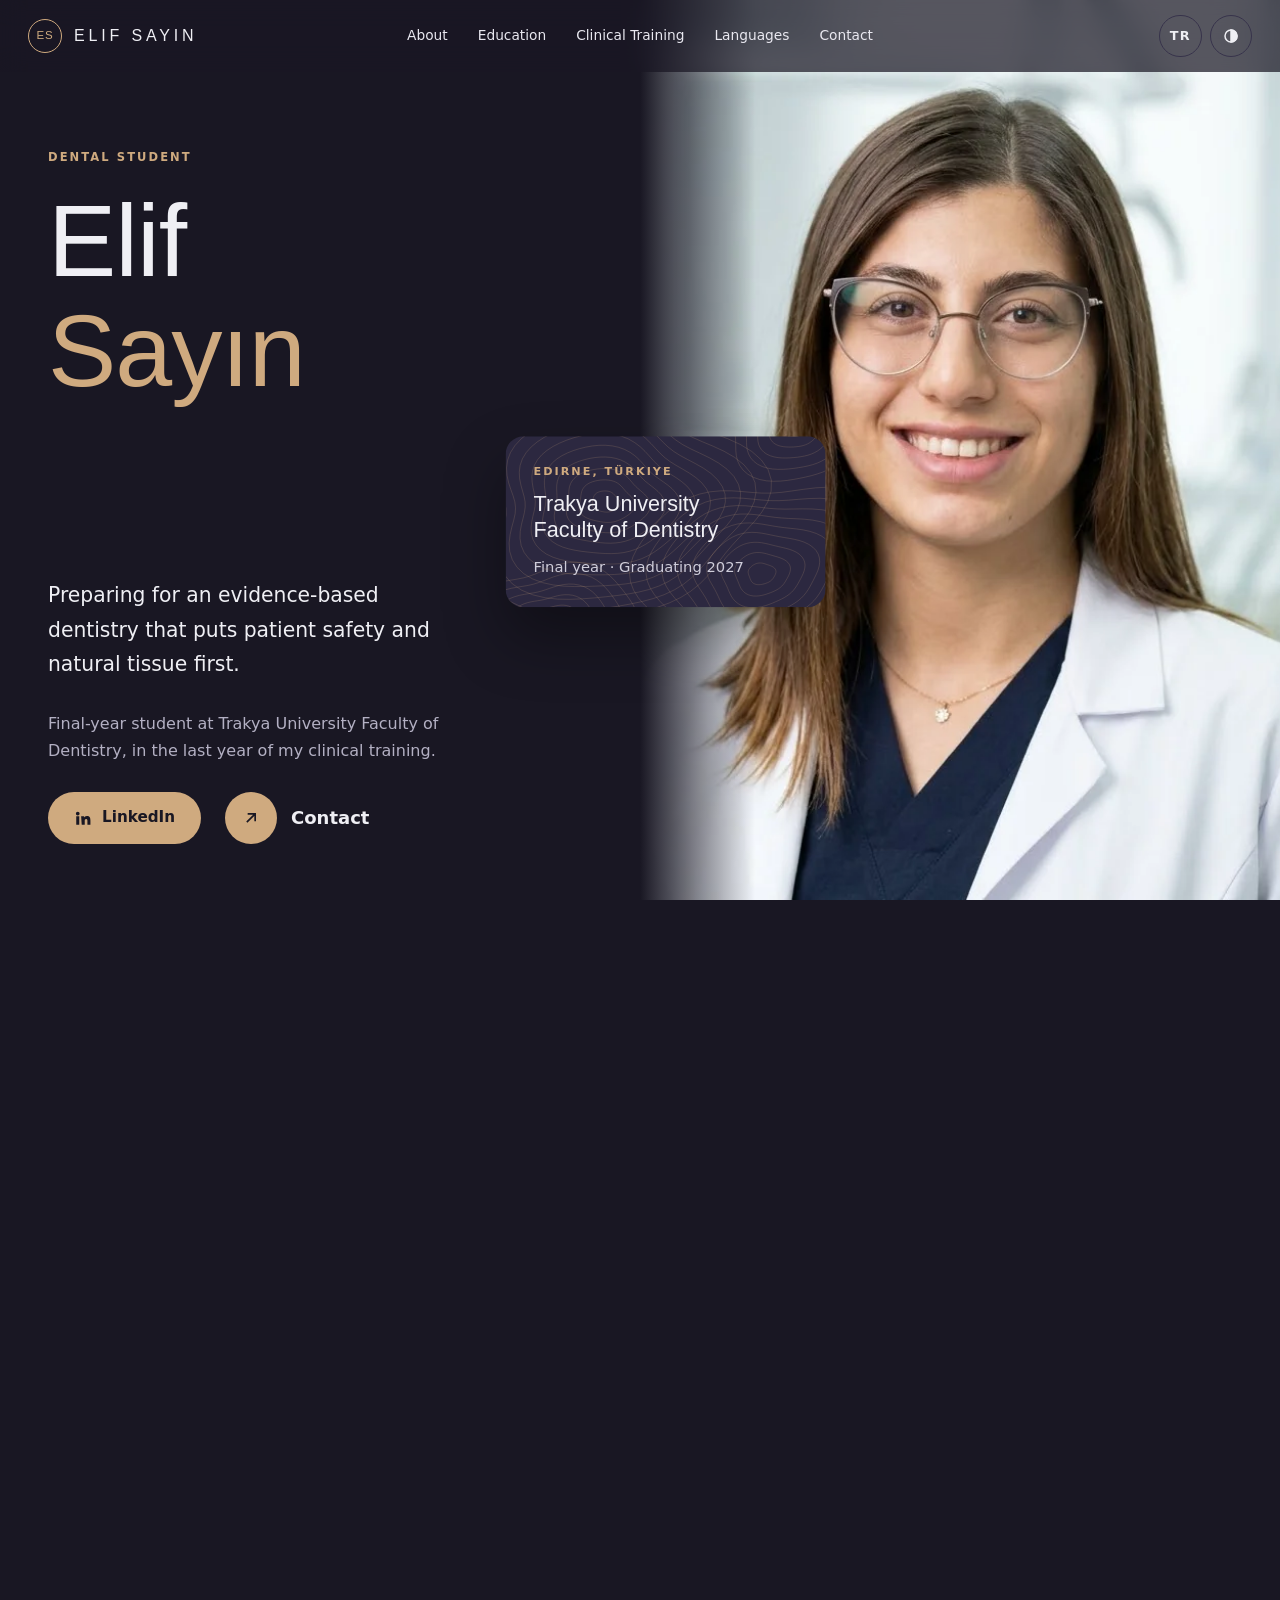
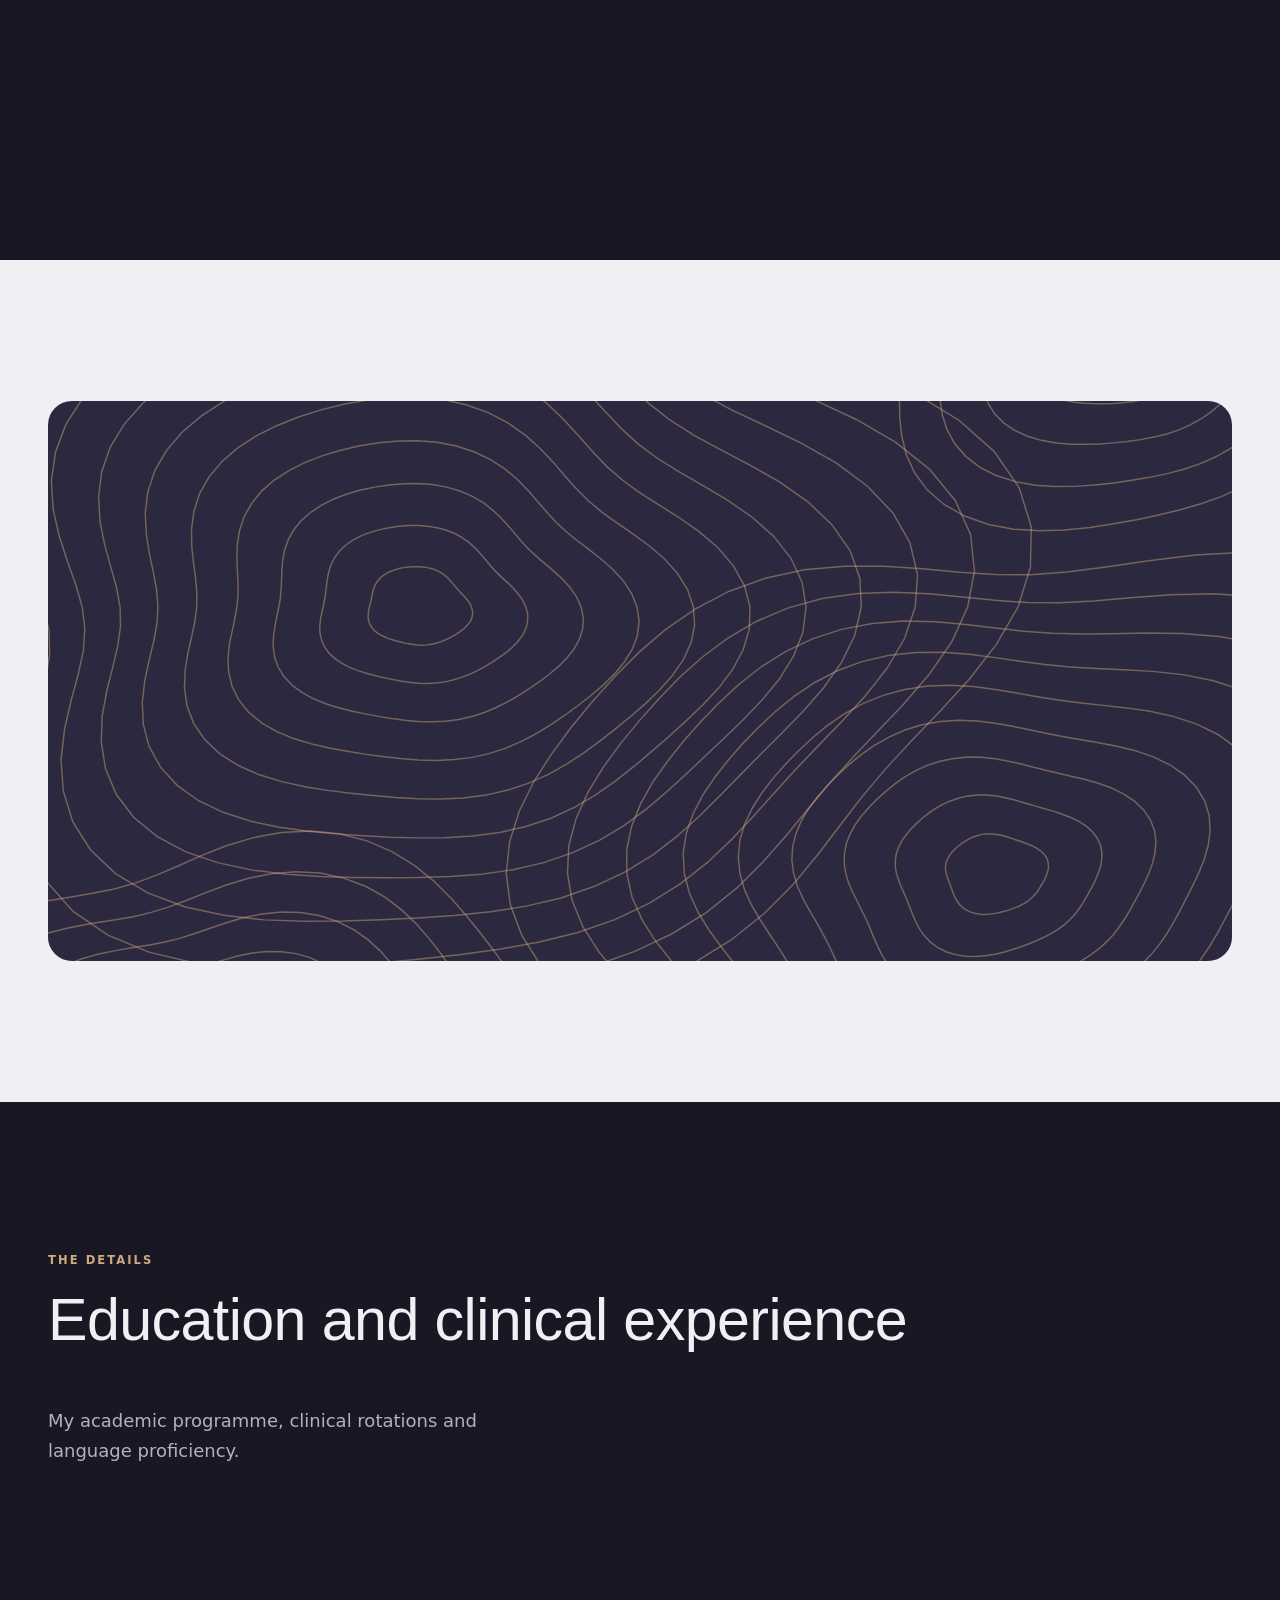
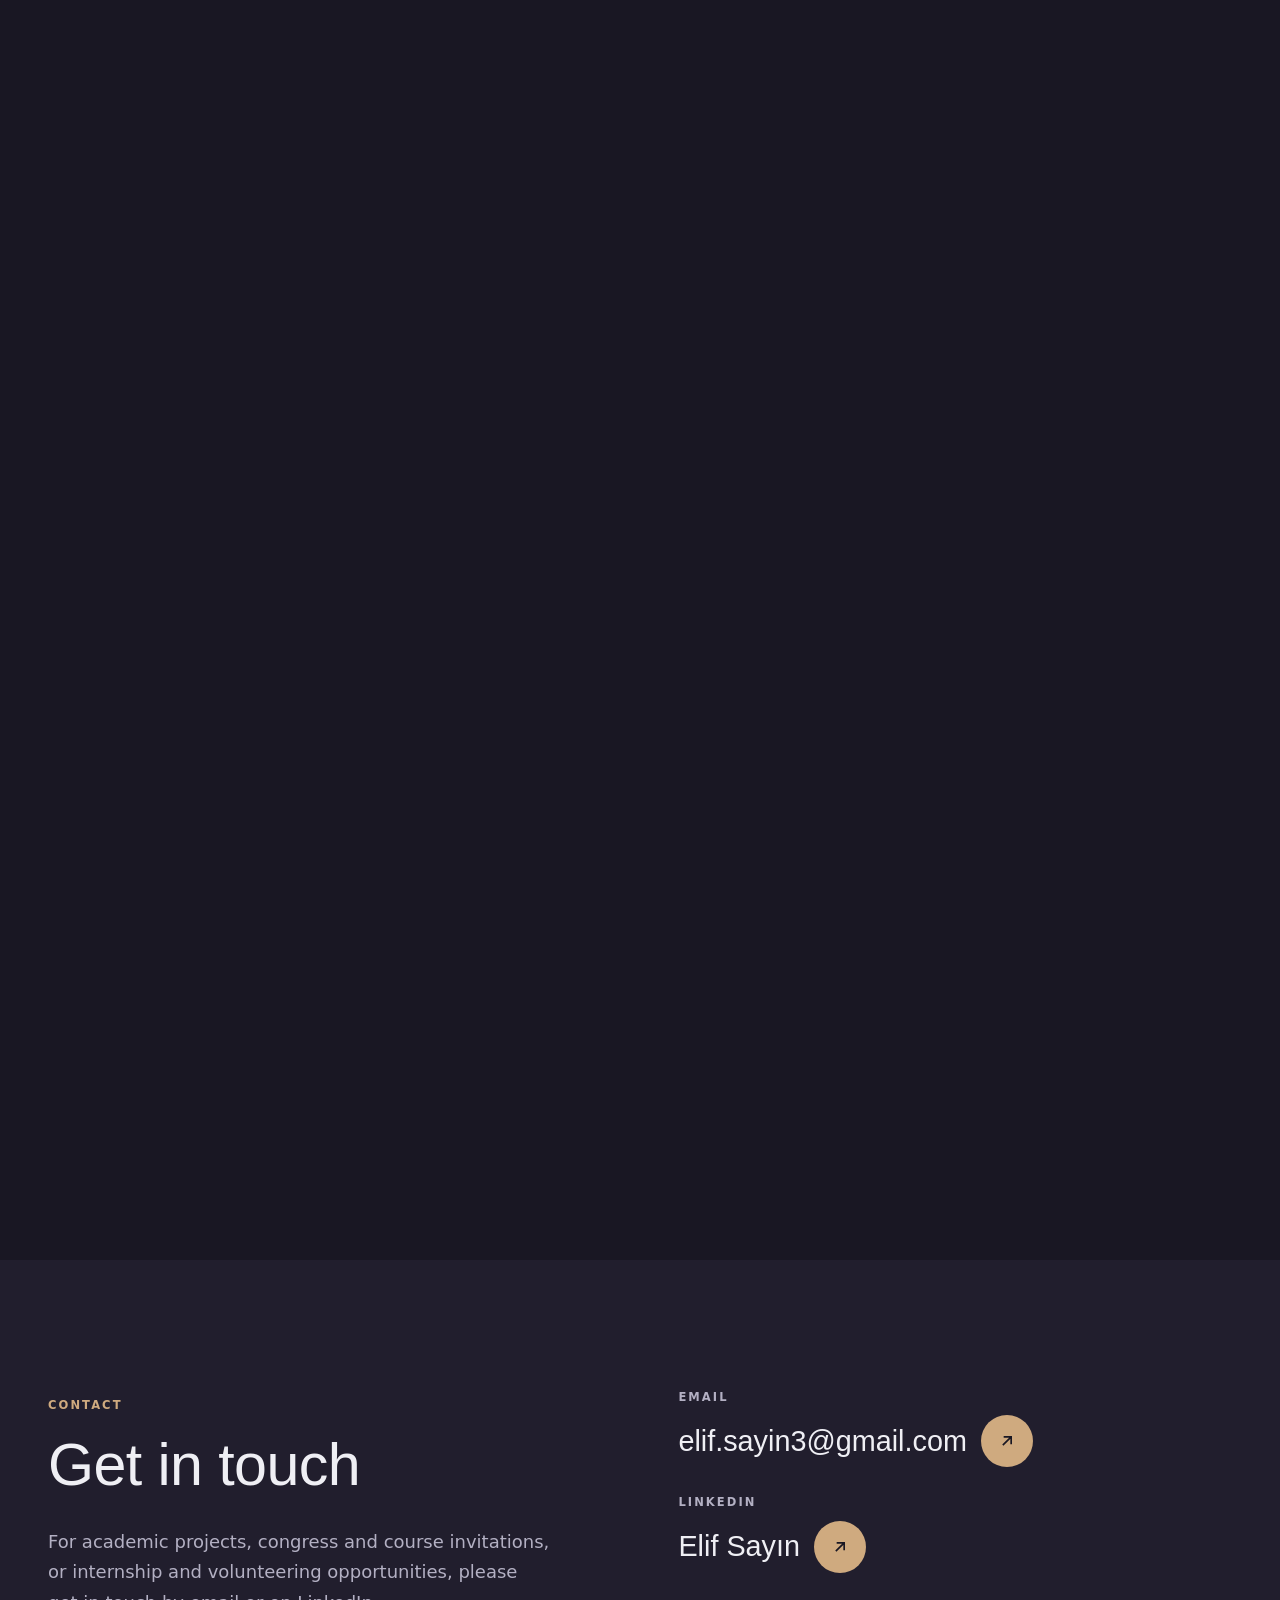
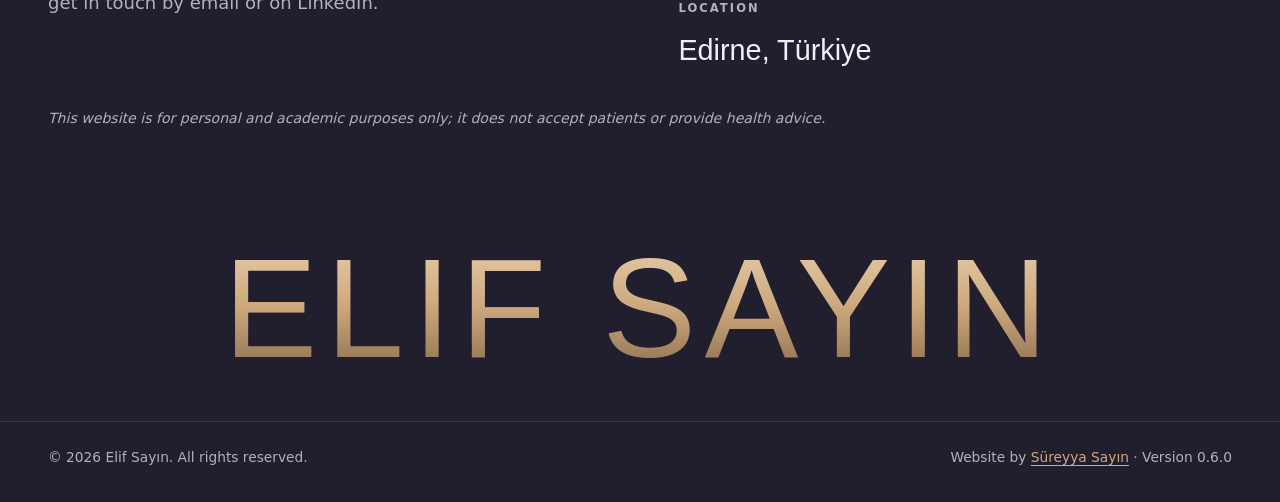
==== commit 18618835: "feat: Lava tarzı koyu ve sinematik yeni tasarım (0.6.0) Elif'in seçtiği örneğe göre: koyu zemin, Fut" ====
--- a/docs/en/index.html
+++ b/docs/en/index.html
@@ -11,7 +11,7 @@
 <link rel="alternate" hreflang="tr" href="https://elif-sayin.github.io/">
 <link rel="alternate" hreflang="en" href="https://elif-sayin.github.io/en/">
 <link rel="alternate" hreflang="x-default" href="https://elif-sayin.github.io/">
-<meta name="theme-color" content="#413d57">
+<meta name="theme-color" content="#191723">
 <link rel="icon" href="../favicon.svg" type="image/svg+xml">
 <link rel="stylesheet" href="../style.css">
 <script src="../site.js"></script>
@@ -48,7 +48,7 @@
 
 <header class="ust">
   <div class="kap">
-    <a class="marka" href="#ust">Elif <span>Sayın</span></a>
+    <a class="marka" href="#ust"><span class="marka-isaret" aria-hidden="true">ES</span>Elif Sayın</a>
     <nav aria-label="Main menu">
       <ul class="menu" id="menu">
         <li><a href="#hakkimda">About</a></li>
@@ -59,119 +59,125 @@
         <li><a href="#iletisim">Contact</a></li>
       </ul>
     </nav>
-    <a class="dil" href="../" hreflang="tr" lang="tr" aria-label="Türkçe sürüm">TR</a>
-    <button class="dugme-ikon" type="button" data-tema-dugme aria-label="Light / dark theme">
-      <svg viewBox="0 0 24 24" fill="none" stroke="currentColor" stroke-width="2" aria-hidden="true"><circle cx="12" cy="12" r="8"/><path d="M12 4a8 8 0 0 1 0 16z" fill="currentColor"/></svg>
-    </button>
-    <button class="dugme-ikon menu-dugme" type="button" data-menu-dugme aria-controls="menu" aria-expanded="false" aria-label="Open menu">
-      <svg viewBox="0 0 24 24" fill="none" stroke="currentColor" stroke-width="2" stroke-linecap="round" aria-hidden="true"><path d="M4 7h16M4 12h16M4 17h16"/></svg>
-    </button>
+    <div class="ust-sag">
+      <a class="dil" href="../" hreflang="tr" lang="tr" aria-label="Türkçe sürüm">TR</a>
+      <button class="dugme-ikon" type="button" data-tema-dugme aria-label="Dark / light theme">
+        <svg viewBox="0 0 24 24" fill="none" stroke="currentColor" stroke-width="2" aria-hidden="true"><circle cx="12" cy="12" r="8"/><path d="M12 4a8 8 0 0 1 0 16z" fill="currentColor"/></svg>
+      </button>
+      <button class="dugme-ikon menu-dugme" type="button" data-menu-dugme aria-controls="menu" aria-expanded="false" aria-label="Open menu">
+        <svg viewBox="0 0 24 24" fill="none" stroke="currentColor" stroke-width="2" stroke-linecap="round" aria-hidden="true"><path d="M4 7h16M4 12h16M4 17h16"/></svg>
+      </button>
+    </div>
   </div>
 </header>
 
 <main id="icerik">
 
 <section class="giris" id="ust" aria-labelledby="ad">
-  <div class="kap">
-    <span class="rozet">Dental Student · Trakya University</span>
-    <h1 id="ad">Elif <em class="kavis">Sayın<svg viewBox="0 0 200 20" preserveAspectRatio="none" aria-hidden="true"><path d="M3 14 C 50 4, 120 2, 197 9" fill="none" stroke="currentColor" stroke-width="3" stroke-linecap="round"/></svg></em></h1>
-    <p class="alt">Final-year student at Trakya University Faculty of Dentistry. In the last year of my clinical training, I am preparing for graduation with an evidence-based approach to dentistry that puts patient safety and the preservation of natural tissue first.</p>
-    <div class="dugmeler">
-      <a class="dugme" href="https://www.linkedin.com/in/elif-say%C4%B1n-56b216324/" rel="noopener me">
-        <svg viewBox="0 0 24 24" fill="currentColor" aria-hidden="true"><path d="M4.98 3.5a2.5 2.5 0 1 1 0 5 2.5 2.5 0 0 1 0-5zM3 9.75h4V21H3zM9.5 9.75h3.8v1.6h.06c.53-1 1.83-2.05 3.77-2.05 4.03 0 4.77 2.65 4.77 6.1V21h-4v-5c0-1.2-.02-2.73-1.66-2.73-1.67 0-1.93 1.3-1.93 2.64V21h-4z"/></svg>
-        LinkedIn
-      </a>
-      <a class="koseli" href="#iletisim">Contact</a>
-    </div>
-    <p class="konum">
-      <svg viewBox="0 0 24 24" fill="none" stroke="currentColor" stroke-width="2" aria-hidden="true"><path d="M12 21s-7-6.2-7-11.5a7 7 0 0 1 14 0C19 14.8 12 21 12 21z"/><circle cx="12" cy="9.5" r="2.5"/></svg>
-      Edirne, Türkiye
-    </p>
-  </div>
-</section>
-
-<section class="tanisma" id="hakkimda" aria-labelledby="hakkimda-baslik">
-  <div class="tanisma-foto">
-    <img src="../img/elif-buyuk.webp" width="880" height="880" alt="Portrait of Elif Sayın wearing a white coat and glasses, smiling" loading="lazy">
-  </div>
-  <div class="tanisma-panel">
-    <p class="ust-yazi">Meet me</p>
-    <h2 id="hakkimda-baslik">Hello, I'm <em>Elif</em></h2>
-    <p class="kimlik">Dentistry · Final Year · Edirne</p>
-    <p>Dentistry calls for fine manual dexterity, a sound knowledge of anatomy and biomaterials, and a relationship of trust with the patient — all at once. I chose this field because it lets me see the results of my work directly and turn scientific thinking into practice with every case.</p>
-    <p>During the clinical phase of my five-year programme, I have worked chairside in every department of our faculty. Outside the clinic, I train regularly and enjoy bodybuilding; this discipline gives me a solid foundation for working ergonomically through long clinical sessions, staying focused and remaining consistent with my goals.</p>
-    <blockquote class="alinti"><p>Diagnosis and planning matter as much as the procedure itself.</p></blockquote>
-  </div>
-</section>
-
-<section class="bolum" id="ayrintilar" aria-labelledby="ayrintilar-baslik">
-  <div class="kap">
-    <div class="bolum-bas">
-      <p class="ust-yazi">The details</p>
-      <h2 id="ayrintilar-baslik">Education and <em>clinical experience</em></h2>
-    </div>
-    <div class="sekmeler" data-sekmeler>
-      <div class="sekme-liste" aria-label="Detail topics">
-        <a class="sekme" href="#egitim" data-sekme="egitim"><span>01</span>Education</a>
-        <a class="sekme" href="#klinik" data-sekme="klinik"><span>02</span>Clinical rotations</a>
-        <a class="sekme" href="#diller" data-sekme="diller"><span>03</span>Language proficiency</a>
-      </div>
-      <div class="sekme-icerik">
-        <article class="panel" id="egitim" aria-labelledby="egitim-baslik">
-          <p class="panel-ust">Academic programme</p>
-          <h3 id="egitim-baslik">My education</h3>
-          <ul class="satirlar">
-            <li>
-              <span class="yil">2022 – 2027</span>
-              <div>
-                <strong>Trakya University Faculty of Dentistry</strong>
-                <p>Undergraduate Dentistry Programme (5 years) · Final year</p>
-                <p>Expected graduation: June 2027.</p>
-              </div>
-            </li>
-          </ul>
-        </article>
-        <article class="panel" id="klinik" aria-labelledby="klinik-baslik">
-          <p class="panel-ust">Clinical training</p>
-          <h3 id="klinik-baslik">Clinical rotations</h3>
-          <p>Throughout my clinical training I have rotated through every department of our faculty, taking an active part in each stage of care — from history taking and clinical assessment to diagnosis, treatment planning and procedures. In my final year I am working in each of these clinics for a second time, consolidating my experience with increasing responsibility.</p>
-          <ul class="etiketler" aria-label="Departments of clinical rotations">
-            <li>Oral and Maxillofacial Surgery</li>
-            <li>Oral and Maxillofacial Radiology</li>
-            <li>Endodontics</li>
-            <li>Orthodontics</li>
-            <li>Paediatric Dentistry</li>
-            <li>Periodontology</li>
-            <li>Prosthodontics</li>
-            <li>Restorative Dentistry</li>
-          </ul>
-          <p class="not">All clinical work is carried out for educational purposes under the supervision of our faculty members.</p>
-        </article>
-        <article class="panel" id="diller" aria-labelledby="diller-baslik">
-          <p class="panel-ust">Languages</p>
-          <h3 id="diller-baslik">Language proficiency</h3>
-          <ul class="satirlar">
-            <li>
-              <span class="yil">Turkish</span>
-              <div><strong>Native speaker</strong></div>
-            </li>
-            <li>
-              <span class="yil">English</span>
-              <div>
-                <strong>Upper-intermediate (B2)</strong>
-                <p>Certified by the ÖSYM TıpDil examination. I can follow the professional literature and international scientific publications in English.</p>
-              </div>
-            </li>
-          </ul>
-        </article>
-      </div>
-    </div>
-  </div>
-</section>
-
-<section class="buyuk-alinti" id="yaklasim" aria-label="My approach">
-  <div class="kap">
-    <blockquote><p>A good outcome rests on the right indication, a meticulous working routine and the patient's active <em>involvement</em> in their own care.</p></blockquote>
+  <div class="giris-metin">
+    <div>
+      <span class="etiket">Dental Student</span>
+      <h1 id="ad">Elif <span>Sayın</span></h1>
+    </div>
+    <div class="giris-alt">
+      <p>Preparing for an evidence-based dentistry that puts patient safety and natural tissue first.</p>
+      <p class="ince">Final-year student at Trakya University Faculty of Dentistry, in the last year of my clinical training.</p>
+      <div class="dugmeler">
+        <a class="hap" href="https://www.linkedin.com/in/elif-say%C4%B1n-56b216324/" rel="noopener me">
+          <svg viewBox="0 0 24 24" fill="currentColor" aria-hidden="true"><path d="M4.98 3.5a2.5 2.5 0 1 1 0 5 2.5 2.5 0 0 1 0-5zM3 9.75h4V21H3zM9.5 9.75h3.8v1.6h.06c.53-1 1.83-2.05 3.77-2.05 4.03 0 4.77 2.65 4.77 6.1V21h-4v-5c0-1.2-.02-2.73-1.66-2.73-1.67 0-1.93 1.3-1.93 2.64V21h-4z"/></svg>
+          LinkedIn
+        </a>
+        <a class="ok-baglanti" href="#iletisim"><span class="yuvarlak"><svg viewBox="0 0 24 24" fill="none" stroke="currentColor" stroke-width="2" aria-hidden="true"><path d="M7 17 17 7M8 7h9v9"/></svg></span>Contact</a>
+      </div>
+    </div>
+  </div>
+  <div class="giris-foto">
+    <img src="../img/elif-buyuk.webp" width="880" height="880" alt="Portrait of Elif Sayın wearing a white coat and glasses, smiling">
+  </div>
+  <div class="yuzen-kart" aria-hidden="true">
+    <small>Edirne, Türkiye</small>
+    <strong>Trakya University<br>Faculty of Dentistry</strong>
+    <span>Final year · Graduating 2027</span>
+  </div>
+</section>
+
+<section class="bolum hakkimda" id="hakkimda" aria-labelledby="hakkimda-baslik">
+  <div class="kap">
+    <div class="kontur-kart belir" aria-hidden="true">
+      <b>5</b>
+      <span>Years of study · Clinical rotations in every department</span>
+    </div>
+    <div class="cizgili belir">
+      <span class="etiket">About</span>
+      <h2 id="hakkimda-baslik">Hello, I'm Elif</h2>
+      <p class="buyuk">Dentistry calls for fine manual dexterity, a sound knowledge of anatomy and biomaterials, and a relationship of trust with the patient — all at once.</p>
+      <p>I chose this field because it lets me see the results of my work directly and turn scientific thinking into practice with every case. During the clinical phase of my five-year programme, I have worked chairside in every department of our faculty and learned that diagnosis and planning matter as much as the procedure itself.</p>
+      <p>Outside the clinic, I train regularly and enjoy bodybuilding. This discipline gives me a solid foundation for working ergonomically through long clinical sessions, staying focused and remaining consistent with my goals.</p>
+    </div>
+  </div>
+</section>
+
+<section class="acik" id="yaklasim" aria-label="My approach">
+  <div class="kap">
+    <div class="kontur-arka" aria-hidden="true"></div>
+    <blockquote class="belir"><p>A good outcome rests on the right indication, a meticulous working routine and the patient's active <em>involvement</em> in their own care.</p></blockquote>
+  </div>
+</section>
+
+<section class="bolum ayrintilar" id="ayrintilar" aria-labelledby="ayrintilar-baslik">
+  <div class="kap">
+    <div class="bas">
+      <div>
+        <span class="etiket">The details</span>
+        <h2 id="ayrintilar-baslik">Education and clinical experience</h2>
+      </div>
+      <p>My academic programme, clinical rotations and language proficiency.</p>
+    </div>
+
+    <article class="satir-blok belir" id="egitim" aria-labelledby="egitim-baslik">
+      <span class="no">01</span>
+      <h3 id="egitim-baslik">Education</h3>
+      <div class="icerik">
+        <span class="yil">2022 – 2027</span>
+        <strong>Trakya University Faculty of Dentistry</strong>
+        <p>Undergraduate Dentistry Programme (5 years) · Final year. Expected graduation: June 2027.</p>
+      </div>
+    </article>
+
+    <article class="satir-blok belir" id="klinik" aria-labelledby="klinik-baslik">
+      <span class="no">02</span>
+      <h3 id="klinik-baslik">Clinical rotations</h3>
+      <div class="icerik">
+        <p>Throughout my clinical training I have rotated through every department of our faculty, taking an active part in each stage of care — from history taking and clinical assessment to diagnosis, treatment planning and procedures. In my final year I am working in each of these clinics for a second time, consolidating my experience with increasing responsibility.</p>
+        <ul class="etiketler" aria-label="Departments of clinical rotations">
+          <li>Oral and Maxillofacial Surgery</li>
+          <li>Oral and Maxillofacial Radiology</li>
+          <li>Endodontics</li>
+          <li>Orthodontics</li>
+          <li>Paediatric Dentistry</li>
+          <li>Periodontology</li>
+          <li>Prosthodontics</li>
+          <li>Restorative Dentistry</li>
+        </ul>
+        <p class="not">All clinical work is carried out for educational purposes under the supervision of our faculty members.</p>
+      </div>
+    </article>
+
+    <article class="satir-blok belir" id="diller" aria-labelledby="diller-baslik">
+      <span class="no">03</span>
+      <h3 id="diller-baslik">Language proficiency</h3>
+      <div class="icerik">
+        <div class="grup">
+          <span class="yil">Turkish</span>
+          <strong>Native speaker</strong>
+        </div>
+        <div class="grup">
+          <span class="yil">English</span>
+          <strong>Upper-intermediate (B2)</strong>
+          <p>Certified by the ÖSYM TıpDil examination. I can follow the professional literature and international scientific publications in English.</p>
+        </div>
+      </div>
+    </article>
   </div>
 </section>
 
@@ -188,34 +194,29 @@
 
 <section class="iletisim" id="iletisim" aria-labelledby="iletisim-baslik">
   <div class="kap">
-    <div>
-      <p class="ust-yazi">Contact</p>
-      <h2 id="iletisim-baslik">Get in <em>touch</em></h2>
-      <p class="aciklama">For academic projects, congress and course invitations, or internship and volunteering opportunities, please get in touch by email or on LinkedIn.</p>
-    </div>
-    <ul class="iletisim-liste">
-      <li>
-        <a href="#iletisim" data-eposta>
+    <div class="ust-satir">
+      <div>
+        <span class="etiket">Contact</span>
+        <h2 id="iletisim-baslik">Get in touch</h2>
+        <p>For academic projects, congress and course invitations, or internship and volunteering opportunities, please get in touch by email or on LinkedIn.</p>
+      </div>
+      <ul class="iletisim-liste">
+        <li>
           <small>Email</small>
-          <b data-eposta-yazi>elif.sayin3 [at] gmail [dot] com</b>
-          <svg class="ok" viewBox="0 0 24 24" fill="none" stroke="currentColor" stroke-width="1.6" aria-hidden="true"><path d="M5 12h14M13 6l6 6-6 6"/></svg>
-        </a>
-      </li>
-      <li>
-        <a href="https://www.linkedin.com/in/elif-say%C4%B1n-56b216324/" rel="noopener me">
+          <a class="ok-baglanti" href="#iletisim" data-eposta><b data-eposta-yazi>elif.sayin3 [at] gmail [dot] com</b><span class="yuvarlak"><svg viewBox="0 0 24 24" fill="none" stroke="currentColor" stroke-width="2" aria-hidden="true"><path d="M7 17 17 7M8 7h9v9"/></svg></span></a>
+        </li>
+        <li>
           <small>LinkedIn</small>
-          <b>Elif Sayın</b>
-          <svg class="ok" viewBox="0 0 24 24" fill="none" stroke="currentColor" stroke-width="1.6" aria-hidden="true"><path d="M5 12h14M13 6l6 6-6 6"/></svg>
-        </a>
-      </li>
-      <li>
-        <span class="satir">
+          <a class="ok-baglanti" href="https://www.linkedin.com/in/elif-say%C4%B1n-56b216324/" rel="noopener me"><b>Elif Sayın</b><span class="yuvarlak"><svg viewBox="0 0 24 24" fill="none" stroke="currentColor" stroke-width="2" aria-hidden="true"><path d="M7 17 17 7M8 7h9v9"/></svg></span></a>
+        </li>
+        <li>
           <small>Location</small>
-          <b>Edirne, Türkiye</b>
-        </span>
-      </li>
-    </ul>
+          <span class="deger">Edirne, Türkiye</span>
+        </li>
+      </ul>
+    </div>
     <p class="not">This website is for personal and academic purposes only; it does not accept patients or provide health advice.</p>
+    <p class="dev-ad" aria-hidden="true">Elif Sayın</p>
   </div>
 </section>
 
@@ -224,7 +225,7 @@
 <footer class="alt-bilgi">
   <div class="kap">
     <p>© 2026 Elif Sayın. All rights reserved.</p>
-    <p>Website by <a href="https://sureyyasayin.github.io" rel="noopener">Süreyya Sayın</a> · Version <span data-surum="0.5.0">0.5.0</span></p>
+    <p>Website by <a href="https://sureyyasayin.github.io" rel="noopener">Süreyya Sayın</a> · Version <span data-surum="0.6.0">0.6.0</span></p>
   </div>
 </footer>
 </body>
--- a/docs/style.css
+++ b/docs/style.css
@@ -1,82 +1,55 @@
 /* Elif Sayın — kişisel site. Renkler yalnızca :root token'larından gelir.
    Kartela (Elif, 2026-10-28): #CFAA7F altın · #413D57 mürdüm lacivert ·
    #EFEFF4 açık zemin · #D9D8DD çizgi/gri. #CFAA7F açık zeminde metin
-   olarak okunmaz (1.9:1) — yalnızca süs/zemin; altın metin için --gold-ink.
-   Tasarım dili (0.5.0): ortalanmış Didone başlık + italik kavisli vurgu,
-   fotoğraf/panel "Tanışalım" bölümü, numaralı sekmeler, büyük alıntı,
-   köşeli parantezli düğmeler, koyu iletişim bölümü. */
+   olarak okunmaz (1.9:1) — orada yalnızca süs; altın metin için --gold-ink.
+   Tasarım dili (0.6.0, Elif'in seçimi: lavadental.lv): koyu, sinematik
+   zemin; geometrik sans başlık; bölünmüş giriş + kenara taşan fotoğraf;
+   kontur çizgili kartlar; açık zeminli büyük cümle bölümü; dev ad yazısı.
+   Varsayılan tema KOYU; düğmeyle açık tema seçilebilir. */
 
 :root {
+  --bg: #191723;
+  --bg-2: #211e2d;
+  --surface: #262335;
+  --text: #e9e8f0;
+  --heading: #efeff4;
+  --muted: #b3b0c3;
+  --line: #36324a;
+  --gold: #cfaa7f;
+  --gold-ink: #cfaa7f;
+  --pill: #cfaa7f;
+  --pill-ink: #191723;
+  --kart: #2c2840;
+  --acik-bg: #efeff4;
+  --acik-ink: #413d57;
+  --acik-muted: #5e5a73;
+  --ust-bg: rgba(25, 23, 35, .72);
+  --max: 1240px;
+  --font: system-ui, -apple-system, "Segoe UI", Roboto, "Helvetica Neue", Arial, sans-serif;
+  --geo: Futura, "Futura PT", "Avenir Next", Avenir, "Century Gothic", "Trebuchet MS", sans-serif;
+  color-scheme: dark;
+}
+
+:root[data-theme="light"] {
   --bg: #efeff4;
-  --bg-alt: #e6e5eb;
+  --bg-2: #e6e5eb;
   --surface: #ffffff;
   --text: #2e2b40;
   --heading: #413d57;
   --muted: #5e5a73;
-  --gold: #cfaa7f;
+  --line: #d9d8dd;
   --gold-ink: #7e5f36;
-  --gold-soft: #ebdfcd;
-  --btn: #413d57;
-  --btn-ink: #efeff4;
-  --line: #d9d8dd;
-  --panel: #413d57;
-  --panel-ink: #efeff4;
-  --panel-muted: #cfcdda;
-  --koyu: #2c2940;
-  --koyu-ink: #efeff4;
-  --koyu-muted: #bdbacb;
-  --koyu-line: #4a4664;
-  --max: 1140px;
-  --font: system-ui, -apple-system, "Segoe UI", Roboto, "Helvetica Neue", Arial, sans-serif;
-  --serif: "Bodoni 72", Didot, "Bodoni MT", "Iowan Old Style", Palatino, Georgia, serif;
+  --pill: #413d57;
+  --pill-ink: #efeff4;
+  --kart: #413d57;
+  --acik-bg: #e2e1e8;
+  --ust-bg: rgba(239, 239, 244, .8);
   color-scheme: light;
 }
 
-@media (prefers-color-scheme: dark) {
-  :root:not([data-theme="light"]) {
-    --bg: #1e1c29;
-    --bg-alt: #252333;
-    --surface: #2a2739;
-    --text: #e6e5ee;
-    --heading: #efeff4;
-    --muted: #b9b7c6;
-    --gold-ink: #cfaa7f;
-    --gold-soft: #3a3344;
-    --btn: #cfaa7f;
-    --btn-ink: #1e1c29;
-    --line: #3a3750;
-    --panel: #2a2739;
-    --panel-ink: #efeff4;
-    --panel-muted: #b9b7c6;
-    --koyu: #15131e;
-    --koyu-line: #34304a;
-    color-scheme: dark;
-  }
-}
-
-:root[data-theme="dark"] {
-  --bg: #1e1c29;
-  --bg-alt: #252333;
-  --surface: #2a2739;
-  --text: #e6e5ee;
-  --heading: #efeff4;
-  --muted: #b9b7c6;
-  --gold-ink: #cfaa7f;
-  --gold-soft: #3a3344;
-  --btn: #cfaa7f;
-  --btn-ink: #1e1c29;
-  --line: #3a3750;
-  --panel: #2a2739;
-  --panel-ink: #efeff4;
-  --panel-muted: #b9b7c6;
-  --koyu: #15131e;
-  --koyu-line: #34304a;
-  color-scheme: dark;
-}
-
 *, *::before, *::after { box-sizing: border-box; }
 
-html { scroll-behavior: smooth; scroll-padding-top: 72px; }
+html { scroll-behavior: smooth; scroll-padding-top: 76px; }
 
 body {
   margin: 0;
@@ -91,224 +64,219 @@
 img { max-width: 100%; display: block; }
 
 a { color: var(--gold-ink); text-underline-offset: 3px; }
-a:hover { text-decoration-thickness: 2px; }
-
-:focus-visible { outline: 3px solid var(--gold); outline-offset: 3px; border-radius: 4px; }
-
-h1, h2, h3 { line-height: 1.12; margin: 0 0 .5em; color: var(--heading); }
-h1, h2 { font-family: var(--serif); font-weight: 400; letter-spacing: -.005em; }
-h1 em, h2 em, blockquote em { font-style: italic; color: var(--gold-ink); }
-h2 { font-size: clamp(2rem, 1.3rem + 2.4vw, 3.1rem); }
-h3 { font-family: var(--serif); font-weight: 400; font-size: clamp(1.5rem, 1.2rem + 1vw, 2rem); }
+
+:focus-visible { outline: 2px solid var(--gold); outline-offset: 3px; border-radius: 4px; }
+
+h1, h2, h3 { font-family: var(--geo); font-weight: 500; line-height: 1.08; margin: 0 0 .5em; color: var(--heading); letter-spacing: -.01em; }
+h2 { font-size: clamp(2.1rem, 1.3rem + 3vw, 4rem); }
+h3 { font-size: clamp(1.5rem, 1.15rem + 1.3vw, 2.2rem); }
 p { margin: 0 0 1em; }
 
 .icerige-gec {
   position: absolute; left: 16px; top: -60px; z-index: 100;
-  background: var(--btn); color: var(--btn-ink);
-  padding: 10px 16px; border-radius: 8px; font-weight: 600;
+  background: var(--pill); color: var(--pill-ink); padding: 10px 16px; border-radius: 999px; font-weight: 600;
 }
 .icerige-gec:focus { top: 12px; }
 
-.kap { width: 100%; max-width: var(--max); margin: 0 auto; padding: 0 24px; }
-
-/* Küçük büyük harf etiketi */
-.ust-yazi, .kimlik, .panel-ust {
-  font-family: var(--font); font-size: .72rem; font-weight: 700;
-  letter-spacing: .22em; text-transform: uppercase;
-}
-.ust-yazi { display: flex; align-items: center; gap: 14px; color: var(--gold-ink); margin-bottom: 14px; }
-.ust-yazi::before { content: ""; width: 36px; height: 1px; background: var(--gold); }
-
-/* Üst bar */
+.kap { width: 100%; max-width: var(--max); margin: 0 auto; padding: 0 28px; }
+
+.etiket {
+  display: inline-block; font-size: .72rem; font-weight: 600; letter-spacing: .18em;
+  text-transform: uppercase; color: var(--gold-ink); margin-bottom: 18px;
+}
+
+/* Üst bar — giriş fotoğrafının üstünde yüzer */
 .ust {
-  position: sticky; top: 0; z-index: 50;
-  background: color-mix(in srgb, var(--bg) 90%, transparent);
-  backdrop-filter: saturate(1.4) blur(10px);
-  -webkit-backdrop-filter: saturate(1.4) blur(10px);
-  border-bottom: 1px solid var(--line);
-}
-.ust .kap { display: flex; align-items: center; gap: 10px; min-height: 66px; }
-.marka { font-family: var(--serif); font-size: 1.4rem; color: var(--heading); text-decoration: none; margin-right: auto; }
-.marka span { font-style: italic; color: var(--gold-ink); }
-
-.menu { display: flex; gap: 4px; list-style: none; margin: 0 auto 0 0; padding: 0; }
+  position: fixed; top: 0; left: 0; right: 0; z-index: 50;
+  background: var(--ust-bg);
+  backdrop-filter: blur(14px) saturate(1.2);
+  -webkit-backdrop-filter: blur(14px) saturate(1.2);
+}
+.ust .kap { display: grid; grid-template-columns: 1fr auto 1fr; align-items: center; gap: 12px; min-height: 72px; max-width: none; }
+.marka {
+  justify-self: start; display: inline-flex; align-items: center; gap: 12px;
+  font-family: var(--geo); font-size: 1rem; font-weight: 500; letter-spacing: .24em;
+  text-transform: uppercase; color: var(--heading); text-decoration: none;
+}
+.marka { white-space: nowrap; }
+@media (max-width: 480px) { .marka { font-size: .82rem; letter-spacing: .14em; gap: 10px; } }
+.marka-isaret {
+  width: 34px; height: 34px; display: grid; place-items: center; border: 1px solid var(--gold);
+  border-radius: 50%; font-size: .72rem; letter-spacing: .08em; color: var(--gold);
+}
+.menu { display: flex; gap: 6px; list-style: none; margin: 0; padding: 0; }
 .menu a {
-  display: block; padding: 10px 12px; color: var(--text); text-decoration: none;
-  font-size: .72rem; font-weight: 700; letter-spacing: .16em; text-transform: uppercase;
-}
-.menu a:hover { color: var(--gold-ink); }
-
+  position: relative; display: block; padding: 10px 12px; color: var(--text); text-decoration: none; font-size: .86rem;
+}
+.menu a::after {
+  content: ""; position: absolute; left: 12px; right: 12px; bottom: 4px; height: 1px;
+  background: var(--gold); transform: scaleX(0); transform-origin: left; transition: transform .25s;
+}
+.menu a:hover::after { transform: scaleX(1); }
+.ust-sag { justify-self: end; display: flex; align-items: center; gap: 8px; }
 .dugme-ikon, .dil {
-  min-inline-size: 44px; block-size: 44px; display: grid; place-items: center;
-  border: 1px solid var(--line); background: transparent; color: var(--heading);
-  border-radius: 999px; cursor: pointer; font: inherit; text-decoration: none;
-}
-.dugme-ikon svg { width: 19px; height: 19px; }
-.dil { padding: 0 14px; font-weight: 700; font-size: .72rem; letter-spacing: .16em; }
-.dil:hover, .dugme-ikon:hover { border-color: var(--gold); color: var(--gold-ink); }
+  min-inline-size: 42px; block-size: 42px; display: grid; place-items: center; padding: 0 10px;
+  border: 1px solid var(--line); border-radius: 999px; background: transparent; color: var(--heading);
+  font: inherit; font-size: .8rem; font-weight: 600; letter-spacing: .1em; text-decoration: none; cursor: pointer;
+}
+.dugme-ikon svg { width: 18px; height: 18px; }
+.dil:hover, .dugme-ikon:hover { border-color: var(--gold); color: var(--gold); }
 .menu-dugme { display: none; }
 
-@media (max-width: 900px) {
+@media (max-width: 960px) {
+  .ust .kap { grid-template-columns: 1fr auto; }
   .menu-dugme { display: grid; }
   .menu {
-    display: none; position: absolute; left: 0; right: 0; top: 100%; margin: 0;
-    flex-direction: column; padding: 8px 16px 18px;
-    background: var(--bg); border-bottom: 1px solid var(--line);
+    display: none; position: absolute; left: 0; right: 0; top: 100%;
+    flex-direction: column; padding: 8px 20px 20px; background: var(--bg); border-bottom: 1px solid var(--line);
   }
   .menu.acik { display: flex; }
-  .menu a { padding: 15px 12px; font-size: .82rem; border-bottom: 1px solid var(--line); }
+  .menu a { padding: 16px 4px; font-size: 1.05rem; border-bottom: 1px solid var(--line); }
+  nav { grid-column: 1 / -1; grid-row: 2; }
 }
 
 /* Düğmeler */
-.dugmeler { display: flex; flex-wrap: wrap; gap: 14px 22px; align-items: center; justify-content: center; }
-.dugme {
-  display: inline-flex; align-items: center; gap: 10px; min-height: 50px; padding: 0 28px;
-  border-radius: 999px; background: var(--btn); color: var(--btn-ink); text-decoration: none;
-  font-size: .76rem; font-weight: 700; letter-spacing: .18em; text-transform: uppercase;
-}
-.dugme svg { width: 18px; height: 18px; }
-.dugme:hover { filter: brightness(1.1); }
-.koseli {
-  display: inline-flex; align-items: center; min-height: 50px; padding: 0 4px;
-  color: var(--heading); text-decoration: none;
-  font-size: .76rem; font-weight: 700; letter-spacing: .18em; text-transform: uppercase;
-}
-.koseli::before { content: "[\00a0"; color: var(--gold-ink); }
-.koseli::after { content: "\00a0]"; color: var(--gold-ink); }
-.koseli:hover { color: var(--gold-ink); }
-
-/* Giriş — ortalanmış */
-.giris { padding: clamp(56px, 9vw, 120px) 0 clamp(48px, 7vw, 96px); text-align: center; }
-.rozet {
-  display: inline-block; padding: 7px 16px; border-radius: 999px;
-  background: var(--gold-soft); color: var(--heading);
-  font-size: .68rem; font-weight: 700; letter-spacing: .2em; text-transform: uppercase;
-  margin-bottom: 26px;
-}
-.giris h1 { font-size: clamp(3.4rem, 1.8rem + 7vw, 7.2rem); margin-bottom: .3em; }
-@media (max-width: 480px) { .rozet { font-size: .62rem; letter-spacing: .12em; padding: 7px 12px; } }
-.kavis { position: relative; display: inline-block; }
-.kavis svg {
-  position: absolute; left: -2%; bottom: -.12em; width: 104%; height: .32em;
-  color: var(--gold); overflow: visible; pointer-events: none;
-}
-.giris .alt { color: var(--muted); font-size: clamp(1.05rem, 1rem + .3vw, 1.22rem); max-width: 46ch; margin: 0 auto 34px; }
-.konum {
-  display: inline-flex; align-items: center; gap: 8px; margin: 30px 0 0;
-  color: var(--muted); font-size: .72rem; font-weight: 700; letter-spacing: .2em; text-transform: uppercase;
-}
-.konum svg { width: 16px; height: 16px; color: var(--gold-ink); }
-
-/* Tanışalım — fotoğraf + panel */
-.tanisma { display: grid; grid-template-columns: 1fr 1fr; background: var(--panel); color: var(--panel-ink); }
-.tanisma-foto { position: relative; min-height: 100%; }
-.tanisma-foto img { width: 100%; height: 100%; object-fit: cover; aspect-ratio: 1; }
-.tanisma-panel { padding: clamp(48px, 7vw, 104px) clamp(24px, 6vw, 88px); align-self: center; }
-.tanisma .ust-yazi { color: var(--gold); }
-.tanisma h2 { color: var(--panel-ink); }
-.tanisma h2 em { color: var(--gold); }
-.kimlik { color: var(--panel-muted); margin: -4px 0 28px; }
-.tanisma-panel p:not(.ust-yazi):not(.kimlik) { color: var(--panel-muted); max-width: 58ch; }
-.alinti {
-  margin: 34px 0 0; padding: 4px 0 4px 26px; border-left: 2px solid var(--gold);
-}
-.alinti p {
-  margin: 0; font-family: var(--serif); font-style: italic; color: var(--panel-ink) !important;
-  font-size: clamp(1.45rem, 1.1rem + 1.2vw, 2.1rem); line-height: 1.25;
-}
-@media (max-width: 900px) {
-  .tanisma { grid-template-columns: 1fr; }
-  .tanisma-foto img { aspect-ratio: 4 / 4.2; }
+.hap {
+  display: inline-flex; align-items: center; gap: 10px; min-height: 52px; padding: 0 26px;
+  border-radius: 999px; background: var(--pill); color: var(--pill-ink); text-decoration: none;
+  font-size: .95rem; font-weight: 600;
+}
+.hap svg { width: 18px; height: 18px; }
+.hap:hover { filter: brightness(1.08); }
+.yuvarlak {
+  width: 52px; height: 52px; flex: none; display: grid; place-items: center; border-radius: 50%;
+  background: var(--pill); color: var(--pill-ink); transition: transform .2s;
+}
+.yuvarlak svg { width: 20px; height: 20px; }
+.ok-baglanti { display: inline-flex; align-items: center; gap: 14px; color: var(--heading); text-decoration: none; font-weight: 600; }
+.ok-baglanti:hover .yuvarlak { transform: rotate(-45deg); }
+
+/* Giriş — bölünmüş, fotoğraf sağ kenara taşar */
+.giris { position: relative; display: grid; grid-template-columns: 1fr 1fr; min-height: 100vh; min-height: 100svh; }
+.giris-metin {
+  display: flex; flex-direction: column; justify-content: space-between; gap: 48px;
+  padding: 140px clamp(24px, 5vw, 72px) 56px max(28px, calc((100vw - var(--max)) / 2 + 28px));
+}
+.giris h1 { font-size: clamp(3.2rem, 1.6rem + 6vw, 7rem); margin: 0; }
+.giris h1 span { display: block; color: var(--gold-ink); }
+.giris-alt p { font-size: clamp(1.05rem, .95rem + .4vw, 1.3rem); color: var(--heading); max-width: 30ch; margin-bottom: 28px; }
+.giris-alt .ince { color: var(--muted); font-size: 1rem; max-width: 46ch; }
+.dugmeler { display: flex; flex-wrap: wrap; align-items: center; gap: 16px 24px; }
+.giris-foto { position: relative; overflow: hidden; }
+.giris-foto img { width: 100%; height: 100%; object-fit: cover; object-position: 50% 20%; }
+.giris-foto::after {
+  content: ""; position: absolute; inset: 0;
+  background: linear-gradient(90deg, var(--bg) 0%, transparent 18%);
+}
+.yuzen-kart {
+  position: absolute; left: 50%; top: 58%; transform: translate(-42%, -50%); z-index: 2;
+  width: min(320px, 30vw); padding: 26px 28px; border-radius: 18px;
+  background: var(--kart) url("img/kontur.svg") center / cover; color: #efeff4;
+  box-shadow: 0 30px 60px rgba(0, 0, 0, .35);
+}
+.yuzen-kart small { display: block; color: var(--gold); font-size: .7rem; font-weight: 600; letter-spacing: .18em; text-transform: uppercase; margin-bottom: 10px; }
+.yuzen-kart strong { display: block; font-family: var(--geo); font-weight: 500; font-size: 1.35rem; line-height: 1.2; margin-bottom: 8px; color: #efeff4; }
+.yuzen-kart span { color: #cfcdda; font-size: .92rem; }
+
+@media (max-width: 960px) {
+  .giris { grid-template-columns: 1fr; min-height: 0; }
+  .giris-foto { order: -2; height: 66vh; max-height: 600px; }
+  .giris-foto::after { background: linear-gradient(0deg, var(--bg) 0%, transparent 30%); }
+  .giris-metin { padding: 8px 24px 48px; }
+  .yuzen-kart { order: -1; position: relative; left: auto; top: auto; transform: none; width: auto; margin: -72px 24px 28px; padding: 20px 22px; }
 }
 
 /* Bölümler */
-.bolum { padding: clamp(64px, 9vw, 120px) 0; }
-.bolum-bas { margin-bottom: clamp(32px, 5vw, 56px); }
-.aciklama { color: var(--muted); max-width: 64ch; }
-
-/* Sekmeler (JS yoksa tüm paneller alt alta görünür) */
-.sekmeler { display: grid; grid-template-columns: minmax(220px, 1fr) 2fr; gap: clamp(24px, 5vw, 72px); align-items: start; }
-.sekme-liste { display: flex; flex-direction: column; border-top: 1px solid var(--line); position: sticky; top: 96px; }
-.sekme {
-  display: flex; align-items: baseline; gap: 16px; padding: 18px 4px; min-height: 56px;
-  border: 0; border-bottom: 1px solid var(--line); background: none; text-align: left;
-  font-family: var(--serif); font-size: 1.3rem; color: var(--muted); text-decoration: none; cursor: pointer;
-}
-.sekme span { font-family: var(--font); font-size: .72rem; font-weight: 700; letter-spacing: .12em; color: var(--gold-ink); }
-.sekme:hover, .sekme[aria-selected="true"] { color: var(--heading); }
-.sekme[aria-selected="true"] { font-style: italic; }
-.panel + .panel { margin-top: 56px; padding-top: 56px; border-top: 1px solid var(--line); }
-.js .panel + .panel { margin-top: 0; padding-top: 0; border-top: 0; }
-.panel[hidden] { display: none; }
-.panel-ust { color: var(--gold-ink); margin-bottom: 10px; }
-.panel h3 { margin-bottom: .6em; }
-.panel p { color: var(--muted); max-width: 62ch; }
-@media (max-width: 900px) {
-  .sekmeler { grid-template-columns: 1fr; }
-  .sekme-liste { position: static; }
-}
-
-/* Panel içerikleri */
-.satirlar { list-style: none; padding: 0; margin: 8px 0 0; border-top: 1px solid var(--line); }
-.satirlar li { display: grid; grid-template-columns: 160px 1fr; gap: 20px; padding: 22px 0; border-bottom: 1px solid var(--line); }
-.satirlar .yil { color: var(--gold-ink); font-size: .78rem; font-weight: 700; letter-spacing: .14em; text-transform: uppercase; padding-top: 4px; }
-.satirlar strong { display: block; font-family: var(--serif); font-weight: 400; font-size: 1.35rem; color: var(--heading); line-height: 1.25; margin-bottom: 6px; }
-.satirlar p { margin: 0; }
-@media (max-width: 600px) { .satirlar li { grid-template-columns: 1fr; gap: 6px; } }
-
-.etiketler { list-style: none; padding: 0; margin: 24px 0 0; display: flex; flex-wrap: wrap; gap: 10px; }
-.etiketler li {
-  display: inline-flex; align-items: center; gap: 10px; padding: 9px 18px; border-radius: 999px;
-  border: 1px solid var(--line); background: var(--surface); color: var(--heading); font-size: .92rem; font-weight: 600;
-}
-.etiketler li::before { content: ""; width: 6px; height: 6px; border-radius: 50%; background: var(--gold); }
-.not { margin-top: 22px; color: var(--muted); font-size: .9rem; font-style: italic; max-width: 64ch; }
-
-/* Büyük alıntı */
-.buyuk-alinti { padding: clamp(64px, 10vw, 136px) 0; background: var(--bg-alt); text-align: center; }
-.buyuk-alinti blockquote { margin: 0 auto; max-width: 920px; }
-.buyuk-alinti p {
-  margin: 0; font-family: var(--serif); color: var(--heading);
-  font-size: clamp(1.8rem, 1.1rem + 2.8vw, 3.4rem); line-height: 1.2;
-}
-.buyuk-alinti p::before { content: "“"; color: var(--gold); }
-.buyuk-alinti p::after { content: "”"; color: var(--gold); }
-
-/* İletişim — koyu bölüm */
-.iletisim { background: var(--koyu); color: var(--koyu-ink); padding: clamp(64px, 9vw, 120px) 0 clamp(48px, 6vw, 80px); }
-.iletisim .kap { display: grid; grid-template-columns: 1fr 1.3fr; gap: clamp(32px, 6vw, 88px); align-items: start; }
-.iletisim .ust-yazi { color: var(--gold); }
-.iletisim h2 { color: var(--koyu-ink); }
-.iletisim h2 em { color: var(--gold); }
-.iletisim .aciklama { color: var(--koyu-muted); }
-.iletisim-liste { list-style: none; padding: 0; margin: 0; border-top: 1px solid var(--koyu-line); }
-.iletisim-liste a, .iletisim-liste .satir {
-  display: grid; grid-template-columns: 110px 1fr auto; align-items: center; gap: 16px;
-  min-height: 84px; padding: 16px 4px; border-bottom: 1px solid var(--koyu-line);
-  color: var(--koyu-ink); text-decoration: none;
-}
-.iletisim-liste small { color: var(--gold); font-size: .7rem; font-weight: 700; letter-spacing: .2em; text-transform: uppercase; }
-.iletisim-liste b { font-family: var(--serif); font-weight: 400; font-size: clamp(1.25rem, 1rem + 1vw, 1.75rem); word-break: break-word; }
-.iletisim-liste .ok { width: 22px; height: 22px; color: var(--gold); transition: transform .2s; }
-.iletisim-liste a:hover .ok { transform: translateX(4px); }
-.iletisim-liste a:hover b { color: var(--gold); }
-.iletisim .not { color: var(--koyu-muted); grid-column: 1 / -1; margin-top: 8px; }
-@media (max-width: 900px) {
-  .iletisim .kap { grid-template-columns: 1fr; }
-  .iletisim-liste a, .iletisim-liste .satir { grid-template-columns: 1fr auto; }
-  .iletisim-liste small { grid-column: 1 / -1; margin-bottom: -10px; }
-}
+.bolum { padding: clamp(80px, 11vw, 160px) 0; }
+
+/* Hakkımda — kontur kart + dikey çizgili metin */
+.hakkimda .kap { display: grid; grid-template-columns: 5fr 7fr; gap: clamp(32px, 6vw, 96px); align-items: center; }
+.kontur-kart {
+  position: relative; aspect-ratio: 4 / 5; border-radius: 22px; overflow: hidden;
+  background: var(--kart) url("img/kontur.svg") center / cover;
+  display: flex; flex-direction: column; justify-content: flex-end; padding: 32px; color: #efeff4;
+}
+.kontur-kart b { font-family: var(--geo); font-weight: 500; font-size: clamp(4rem, 3rem + 4vw, 7rem); line-height: 1; color: var(--gold); }
+.kontur-kart span { font-size: .78rem; font-weight: 600; letter-spacing: .18em; text-transform: uppercase; color: #cfcdda; }
+.cizgili { border-left: 1px solid var(--gold); padding-left: clamp(24px, 3vw, 44px); }
+.cizgili .buyuk { font-family: var(--geo); font-weight: 400; font-size: clamp(1.35rem, 1.05rem + 1.1vw, 2rem); line-height: 1.35; color: var(--heading); }
+.cizgili p { color: var(--muted); max-width: 60ch; }
+@media (max-width: 960px) {
+  .hakkimda .kap { grid-template-columns: 1fr; }
+  .kontur-kart { aspect-ratio: 16 / 10; }
+}
+
+/* Açık zeminli büyük cümle */
+.acik { background: var(--acik-bg); color: var(--acik-ink); padding: clamp(80px, 11vw, 160px) 0; }
+.acik .kap { position: relative; display: grid; place-items: center; min-height: clamp(360px, 46vw, 560px); }
+.acik .kontur-arka {
+  position: absolute; inset: 0 28px; border-radius: 24px;
+  background: var(--kart) url("img/kontur.svg") center / cover;
+}
+.acik blockquote { position: relative; margin: 0; padding: 48px clamp(32px, 8vw, 120px); text-align: center; max-width: 1100px; }
+.acik blockquote p {
+  margin: 0; font-family: var(--geo); font-weight: 500; color: #efeff4;
+  font-size: clamp(1.6rem, 1rem + 2.6vw, 3.3rem); line-height: 1.18;
+}
+.acik blockquote em { font-style: normal; color: var(--gold); }
+
+/* Ayrıntılar — numaralı büyük satırlar */
+.ayrintilar .bas { display: flex; flex-wrap: wrap; justify-content: space-between; align-items: end; gap: 24px; margin-bottom: clamp(40px, 6vw, 72px); }
+.ayrintilar .bas p { color: var(--muted); max-width: 44ch; margin: 0; }
+.satir-blok { display: grid; grid-template-columns: 120px 1fr 1.3fr; gap: clamp(20px, 4vw, 56px); padding: clamp(32px, 4vw, 52px) 0; border-top: 1px solid var(--line); }
+.satir-blok:last-child { border-bottom: 1px solid var(--line); }
+.satir-blok .no { font-family: var(--geo); font-size: 1rem; color: var(--gold); padding-top: 10px; }
+.satir-blok h3 { margin: 0; }
+.satir-blok .icerik p { color: var(--muted); }
+.satir-blok .icerik strong { display: block; font-family: var(--geo); font-weight: 500; font-size: 1.25rem; color: var(--heading); margin-bottom: 4px; }
+.satir-blok .icerik .yil { display: block; color: var(--gold-ink); font-size: .74rem; font-weight: 600; letter-spacing: .16em; text-transform: uppercase; margin-bottom: 8px; }
+.satir-blok .icerik .grup + .grup { margin-top: 22px; }
+@media (max-width: 860px) {
+  .satir-blok { grid-template-columns: 1fr; gap: 12px; }
+  .satir-blok .no { padding: 0; }
+}
+.etiketler { list-style: none; padding: 0; margin: 20px 0 0; display: flex; flex-wrap: wrap; gap: 10px; }
+.etiketler li { padding: 8px 16px; border-radius: 999px; border: 1px solid var(--line); background: var(--surface); color: var(--heading); font-size: .9rem; }
+.not { margin-top: 20px; color: var(--muted); font-size: .88rem; font-style: italic; }
+
+/* İletişim + dev ad yazısı */
+.iletisim { padding: clamp(80px, 10vw, 140px) 0 48px; background: var(--bg-2); }
+.iletisim .ust-satir { display: grid; grid-template-columns: 1fr 1fr; gap: clamp(32px, 6vw, 96px); align-items: start; }
+.iletisim .ust-satir > div > p { color: var(--muted); max-width: 44ch; }
+.iletisim-liste { list-style: none; margin: 0; padding: 0; }
+.iletisim-liste li + li { margin-top: 26px; }
+.iletisim-liste small { display: block; color: var(--muted); font-size: .72rem; font-weight: 600; letter-spacing: .18em; text-transform: uppercase; margin-bottom: 8px; }
+.iletisim-liste .ok-baglanti b, .iletisim-liste .deger { font-family: var(--geo); font-weight: 500; font-size: clamp(1.25rem, 1rem + 1vw, 1.9rem); color: var(--heading); word-break: break-word; }
+.dev-ad {
+  margin: clamp(64px, 9vw, 120px) 0 0; font-family: var(--geo); font-weight: 500; line-height: .9;
+  font-size: clamp(3rem, 11vw, 11.5rem); letter-spacing: .06em; text-transform: uppercase;
+  color: var(--gold); white-space: nowrap; text-align: center;
+  background: linear-gradient(180deg, #e3c9a6 0%, #cfaa7f 45%, #8f7150 100%);
+  -webkit-background-clip: text; background-clip: text; -webkit-text-fill-color: transparent;
+}
+.iletisim .not { margin-top: 32px; }
+@media (max-width: 860px) {
+  .iletisim .ust-satir { grid-template-columns: 1fr; }
+  .dev-ad { font-size: 13.5vw; letter-spacing: .02em; }
+}
+
+[data-theme="light"] .dev-ad { background-image: linear-gradient(180deg, #b08d62 0%, #8a6a40 50%, #5e4526 100%); }
 
 /* Altbilgi */
-.alt-bilgi { background: var(--koyu); color: var(--koyu-muted); border-top: 1px solid var(--koyu-line); padding: 26px 0 34px; font-size: .86rem; }
+.alt-bilgi { background: var(--bg-2); color: var(--muted); border-top: 1px solid var(--line); padding: 24px 0 32px; font-size: .86rem; }
 .alt-bilgi .kap { display: flex; flex-wrap: wrap; gap: 8px 24px; justify-content: space-between; }
 .alt-bilgi p { margin: 0; }
-.alt-bilgi a { color: var(--gold); }
+.alt-bilgi a { color: var(--gold-ink); }
+
+/* Kaydırınca beliren öğeler (yalnızca JS varken) */
+.js-hazir .belir { opacity: 0; transform: translateY(28px); transition: opacity .9s ease, transform .9s ease; }
+.js-hazir .belir.gorundu { opacity: 1; transform: none; }
 
 /* 404 */
-.bulunamadi { min-height: 70vh; display: grid; place-items: center; text-align: center; padding: 40px 20px; }
+.bulunamadi { min-height: 80vh; display: grid; place-items: center; text-align: center; padding: 120px 20px 40px; }
 
 @media (prefers-reduced-motion: reduce) {
   html { scroll-behavior: auto; }
   * { transition: none !important; animation: none !important; }
-}
+  .js-hazir .belir { opacity: 1; transform: none; }
+}
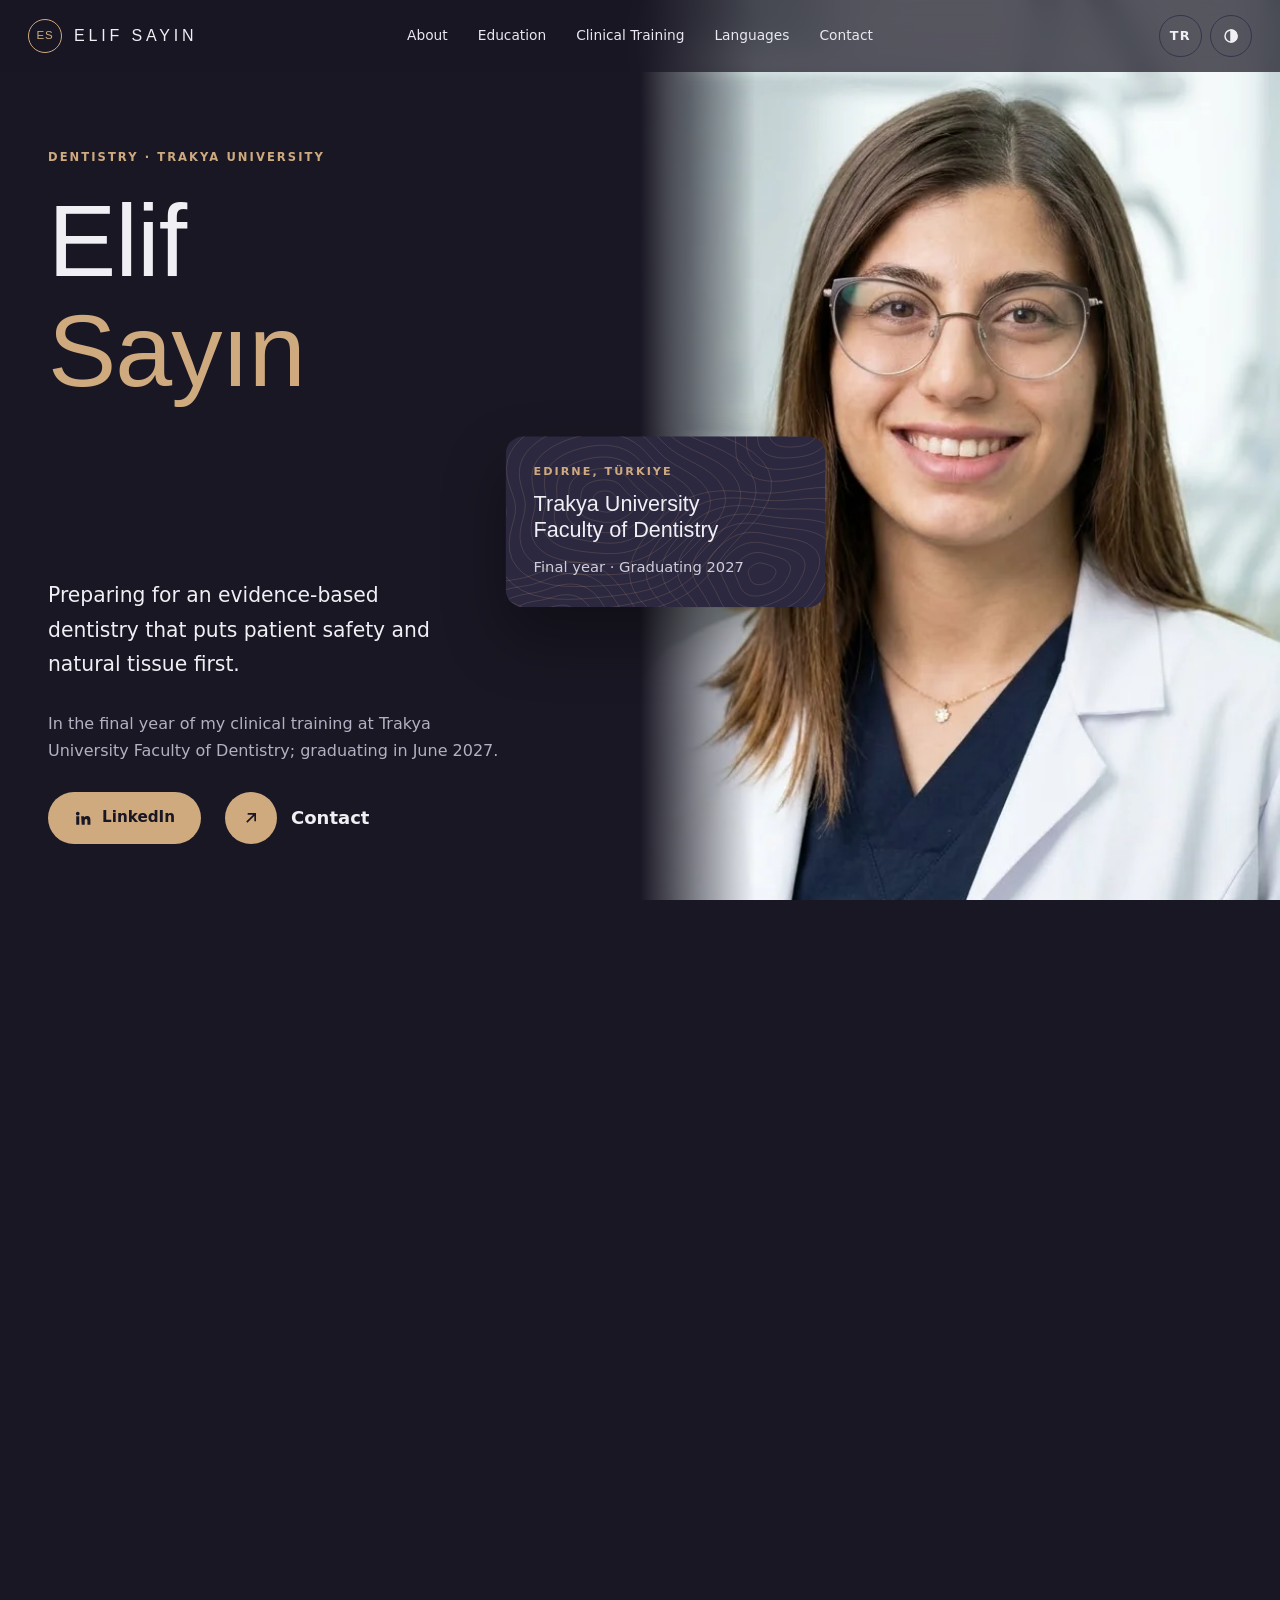
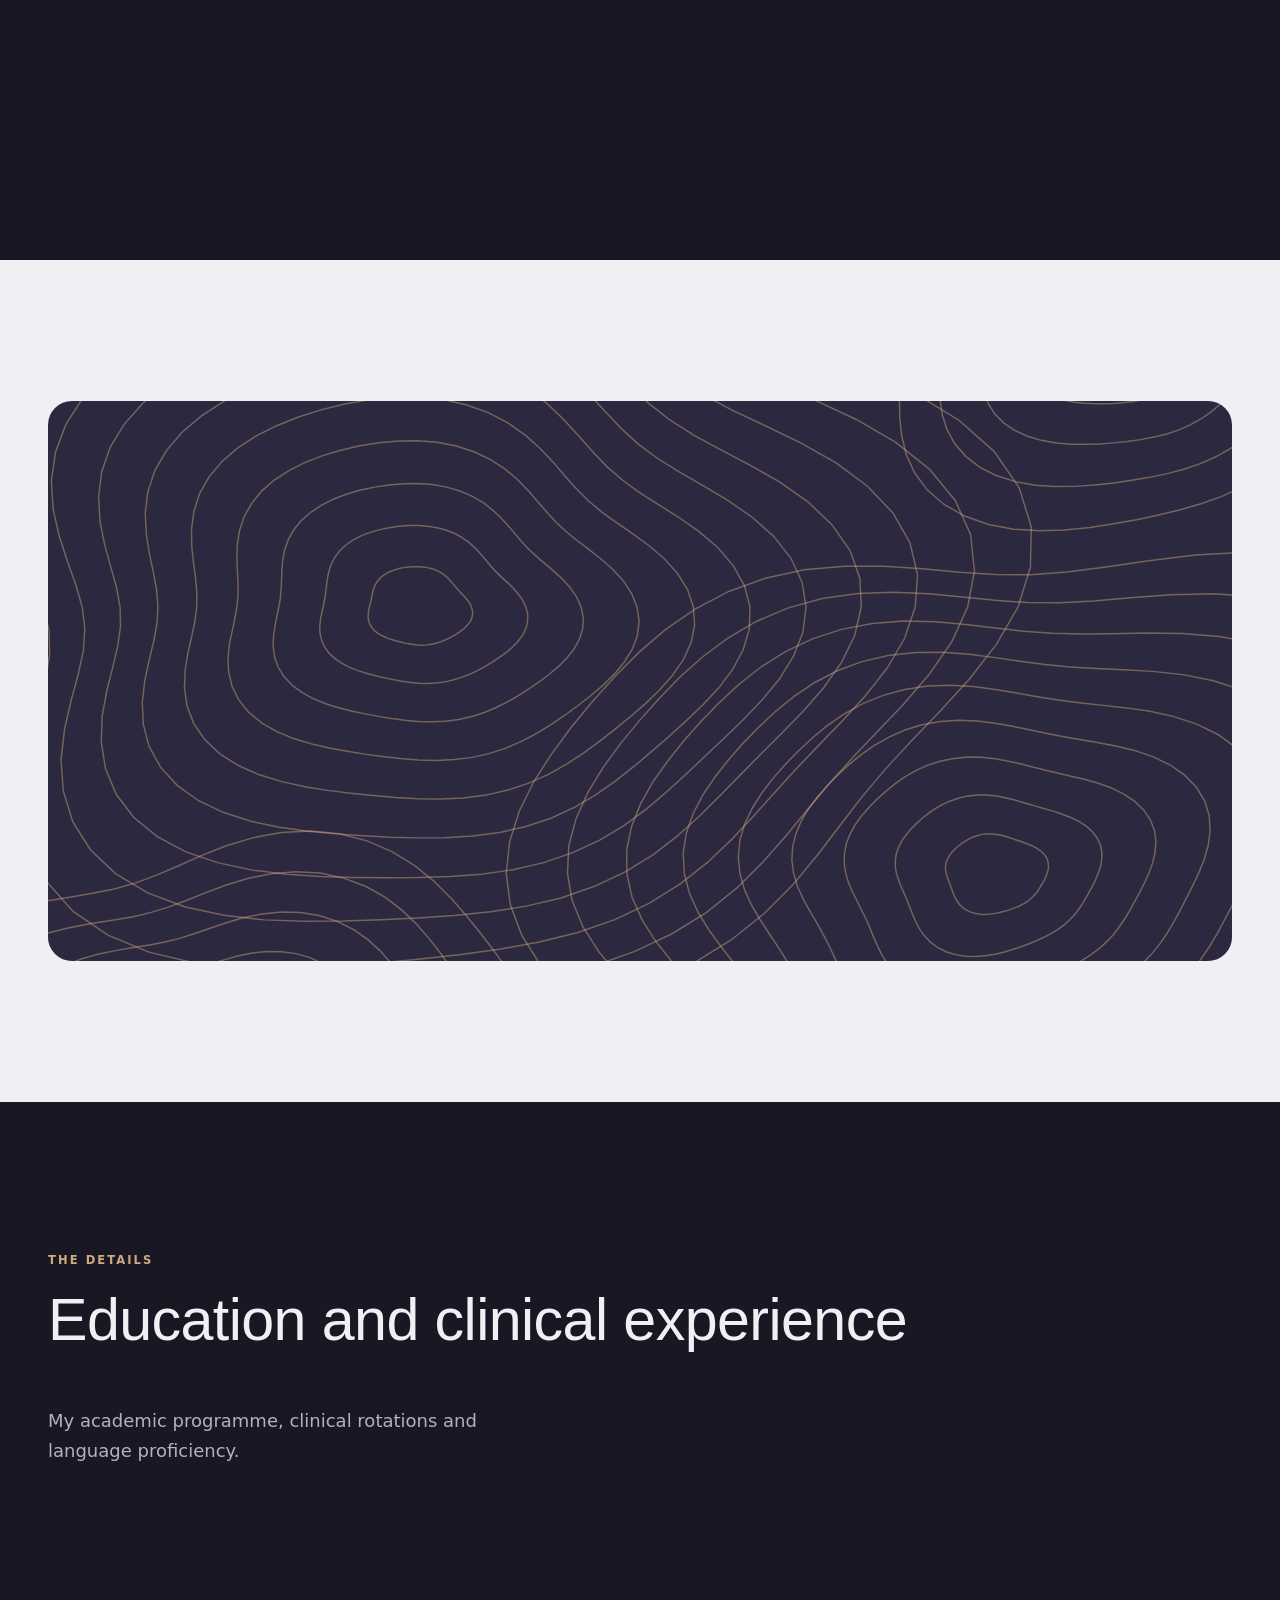
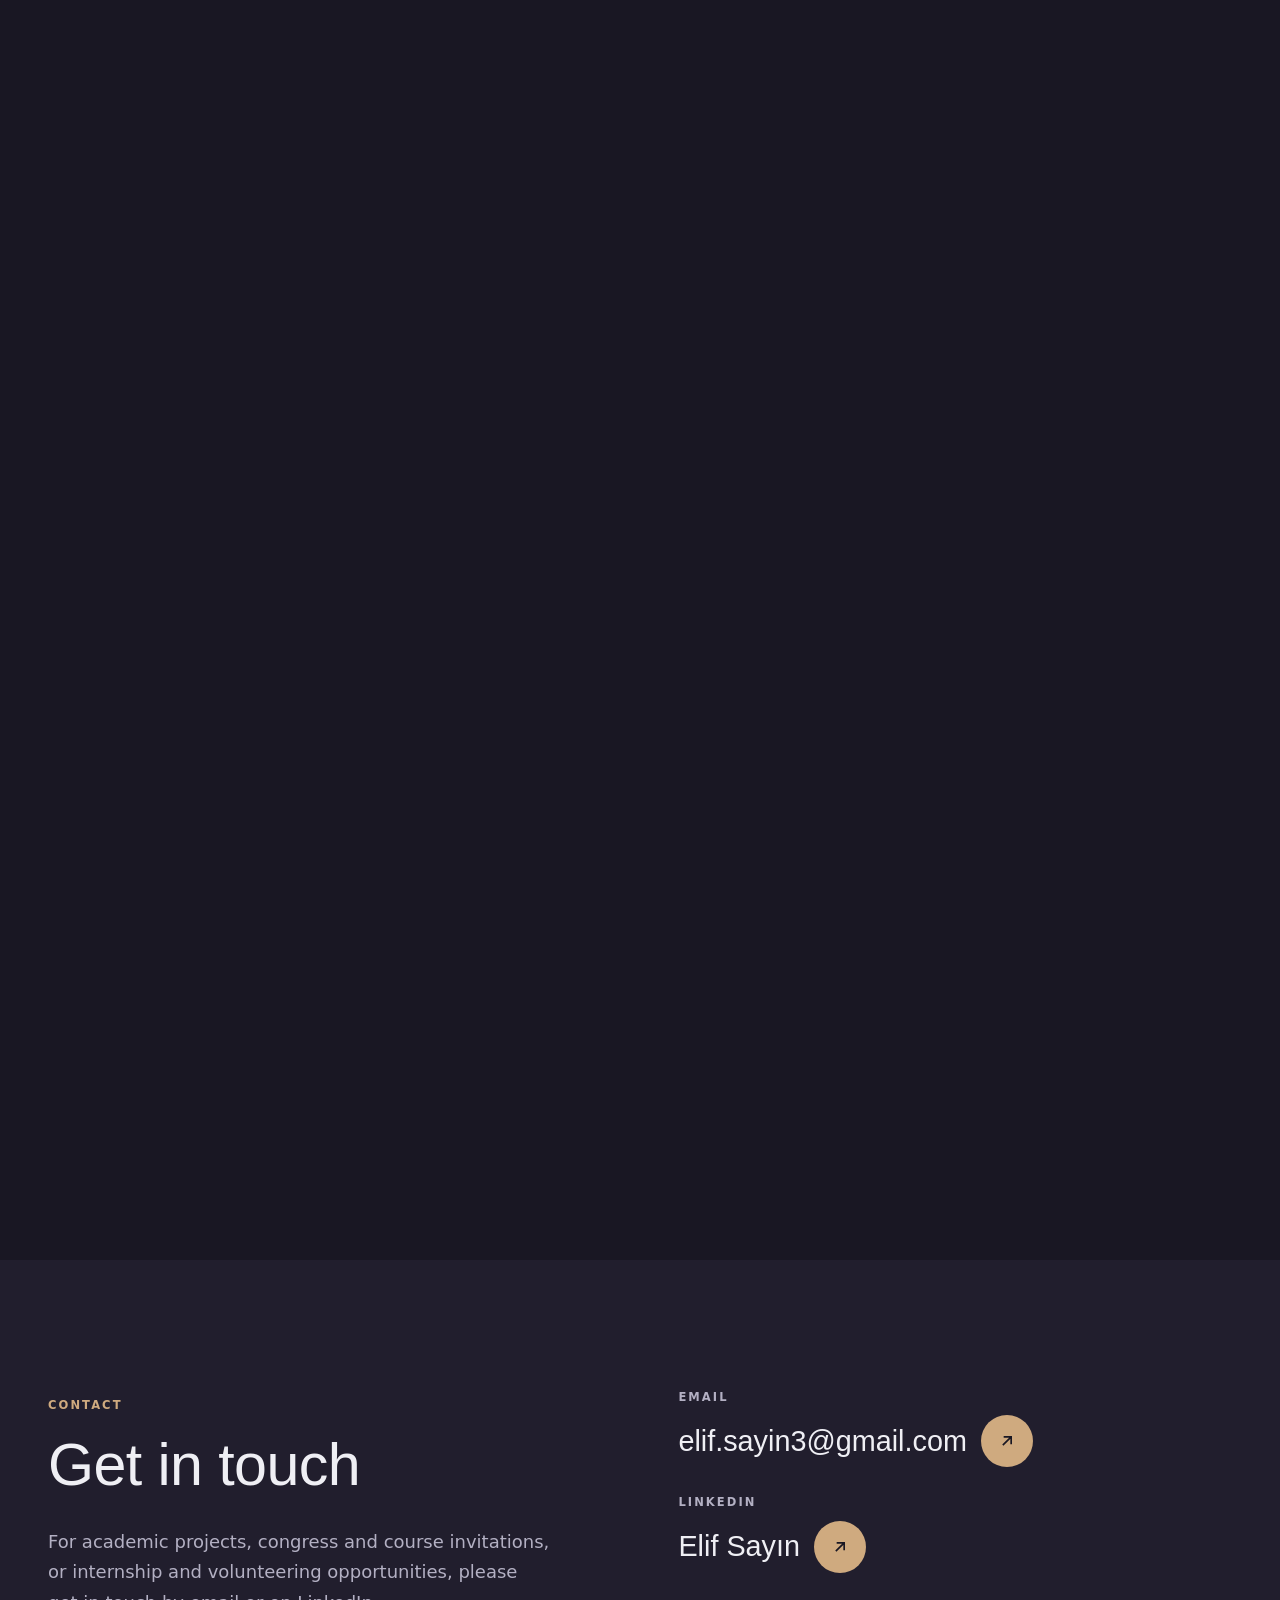
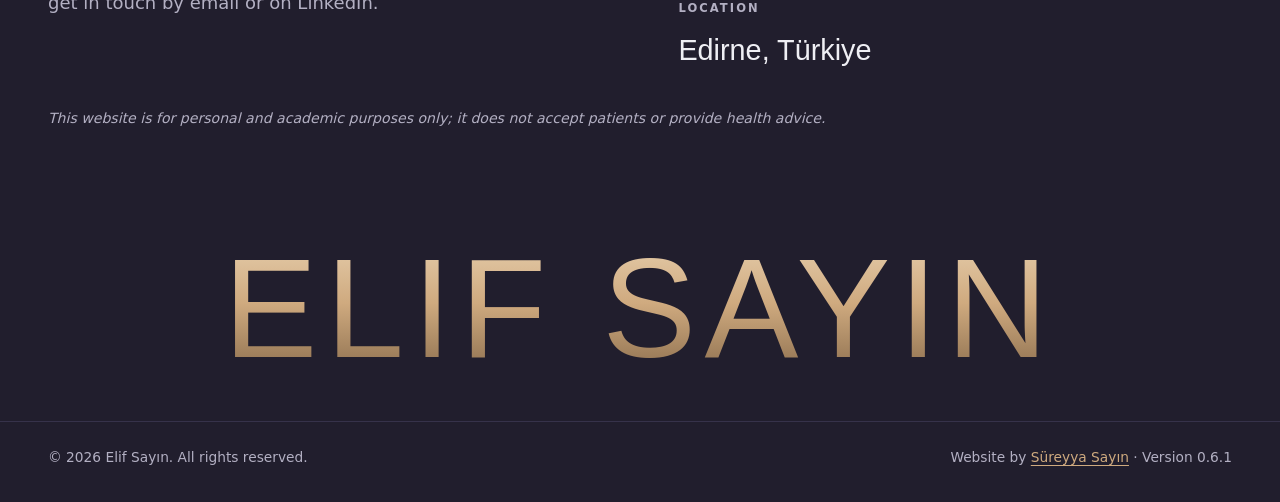
==== commit 6029a6fc: "fix: "öğrenci" ifadesi kaldırıldı, mezuniyet yılı korunuyor (0.6.1) Unvan yazılmadan "Diş Hekimliği " ====
--- a/docs/en/index.html
+++ b/docs/en/index.html
@@ -5,8 +5,8 @@
 <meta name="viewport" content="width=device-width, initial-scale=1">
 <meta http-equiv="Content-Security-Policy" content="default-src 'self'; img-src 'self'; style-src 'self'; script-src 'self'; base-uri 'self'; form-action 'none'; object-src 'none'">
 <meta name="referrer" content="strict-origin-when-cross-origin">
-<title>Elif Sayın — Dental Student</title>
-<meta name="description" content="Elif Sayın — final-year student at Trakya University Faculty of Dentistry. Education, clinical rotations, language proficiency and contact details.">
+<title>Elif Sayın — Dentistry · Trakya University</title>
+<meta name="description" content="Elif Sayın — Trakya University Faculty of Dentistry, final year (graduating June 2027). Education, clinical rotations, language proficiency and contact details.">
 <link rel="canonical" href="https://elif-sayin.github.io/en/">
 <link rel="alternate" hreflang="tr" href="https://elif-sayin.github.io/">
 <link rel="alternate" hreflang="en" href="https://elif-sayin.github.io/en/">
@@ -20,13 +20,13 @@
 <meta property="og:locale" content="en_GB">
 <meta property="og:locale:alternate" content="tr_TR">
 <meta property="og:site_name" content="Elif Sayın">
-<meta property="og:title" content="Elif Sayın — Dental Student">
-<meta property="og:description" content="Final-year student at Trakya University Faculty of Dentistry. Academic and clinical training profile.">
+<meta property="og:title" content="Elif Sayın — Dentistry · Trakya University">
+<meta property="og:description" content="Trakya University Faculty of Dentistry · Final year, graduating June 2027. Academic and clinical training profile.">
 <meta property="og:url" content="https://elif-sayin.github.io/en/">
 <meta property="og:image" content="https://elif-sayin.github.io/img/og.jpg">
 <meta property="og:image:width" content="1200">
 <meta property="og:image:height" content="630">
-<meta property="og:image:alt" content="Elif Sayın — Dental Student">
+<meta property="og:image:alt" content="Elif Sayın — Dentistry, Trakya University">
 <meta name="twitter:card" content="summary_large_image">
 
 <script type="application/ld+json">
@@ -34,7 +34,7 @@
   "@context": "https://schema.org",
   "@type": "Person",
   "name": "Elif Sayın",
-  "description": "Final-year student at Trakya University Faculty of Dentistry",
+  "description": "Trakya University Faculty of Dentistry, final year (graduating June 2027)",
   "url": "https://elif-sayin.github.io/en/",
   "image": "https://elif-sayin.github.io/img/elif.webp",
   "affiliation": { "@type": "CollegeOrUniversity", "name": "Trakya University Faculty of Dentistry" },
@@ -76,12 +76,12 @@
 <section class="giris" id="ust" aria-labelledby="ad">
   <div class="giris-metin">
     <div>
-      <span class="etiket">Dental Student</span>
+      <span class="etiket">Dentistry · Trakya University</span>
       <h1 id="ad">Elif <span>Sayın</span></h1>
     </div>
     <div class="giris-alt">
       <p>Preparing for an evidence-based dentistry that puts patient safety and natural tissue first.</p>
-      <p class="ince">Final-year student at Trakya University Faculty of Dentistry, in the last year of my clinical training.</p>
+      <p class="ince">In the final year of my clinical training at Trakya University Faculty of Dentistry; graduating in June 2027.</p>
       <div class="dugmeler">
         <a class="hap" href="https://www.linkedin.com/in/elif-say%C4%B1n-56b216324/" rel="noopener me">
           <svg viewBox="0 0 24 24" fill="currentColor" aria-hidden="true"><path d="M4.98 3.5a2.5 2.5 0 1 1 0 5 2.5 2.5 0 0 1 0-5zM3 9.75h4V21H3zM9.5 9.75h3.8v1.6h.06c.53-1 1.83-2.05 3.77-2.05 4.03 0 4.77 2.65 4.77 6.1V21h-4v-5c0-1.2-.02-2.73-1.66-2.73-1.67 0-1.93 1.3-1.93 2.64V21h-4z"/></svg>
@@ -225,7 +225,7 @@
 <footer class="alt-bilgi">
   <div class="kap">
     <p>© 2026 Elif Sayın. All rights reserved.</p>
-    <p>Website by <a href="https://sureyyasayin.github.io" rel="noopener">Süreyya Sayın</a> · Version <span data-surum="0.6.0">0.6.0</span></p>
+    <p>Website by <a href="https://sureyyasayin.github.io" rel="noopener">Süreyya Sayın</a> · Version <span data-surum="0.6.1">0.6.1</span></p>
   </div>
 </footer>
 </body>
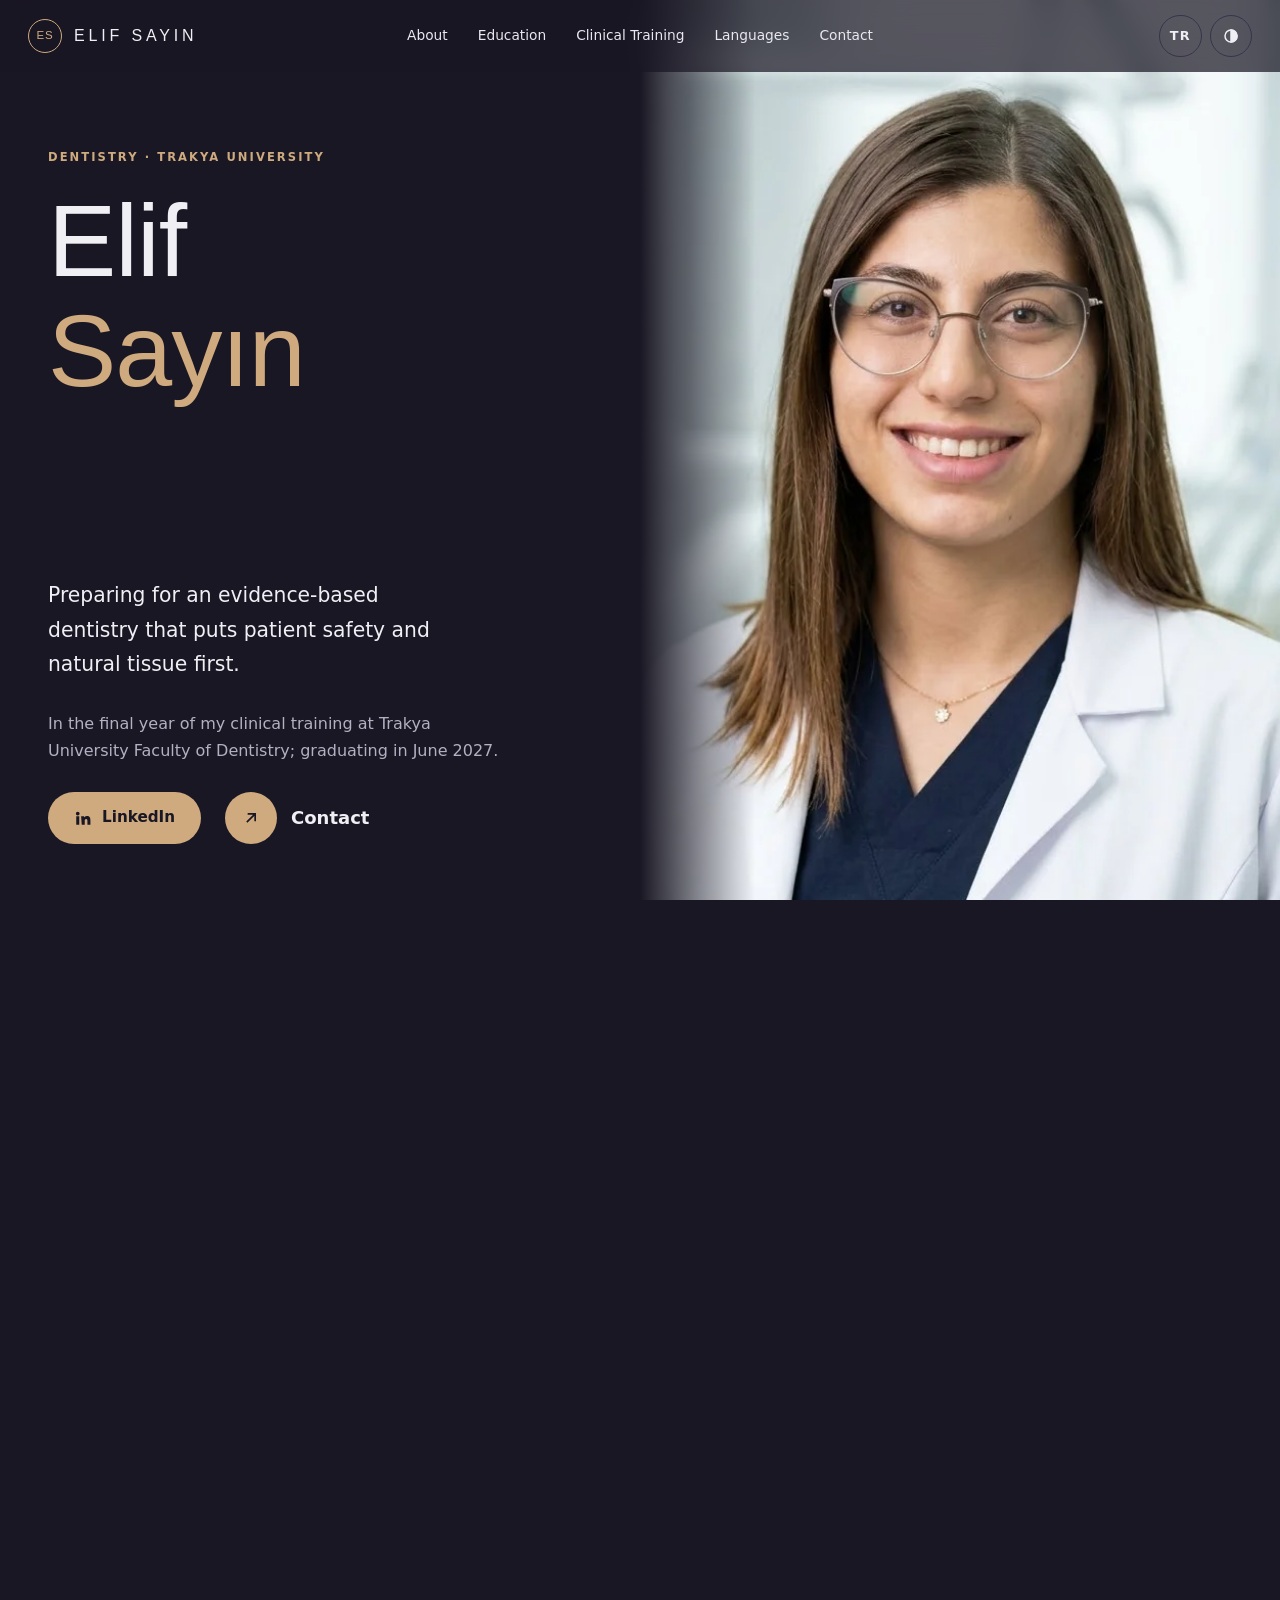
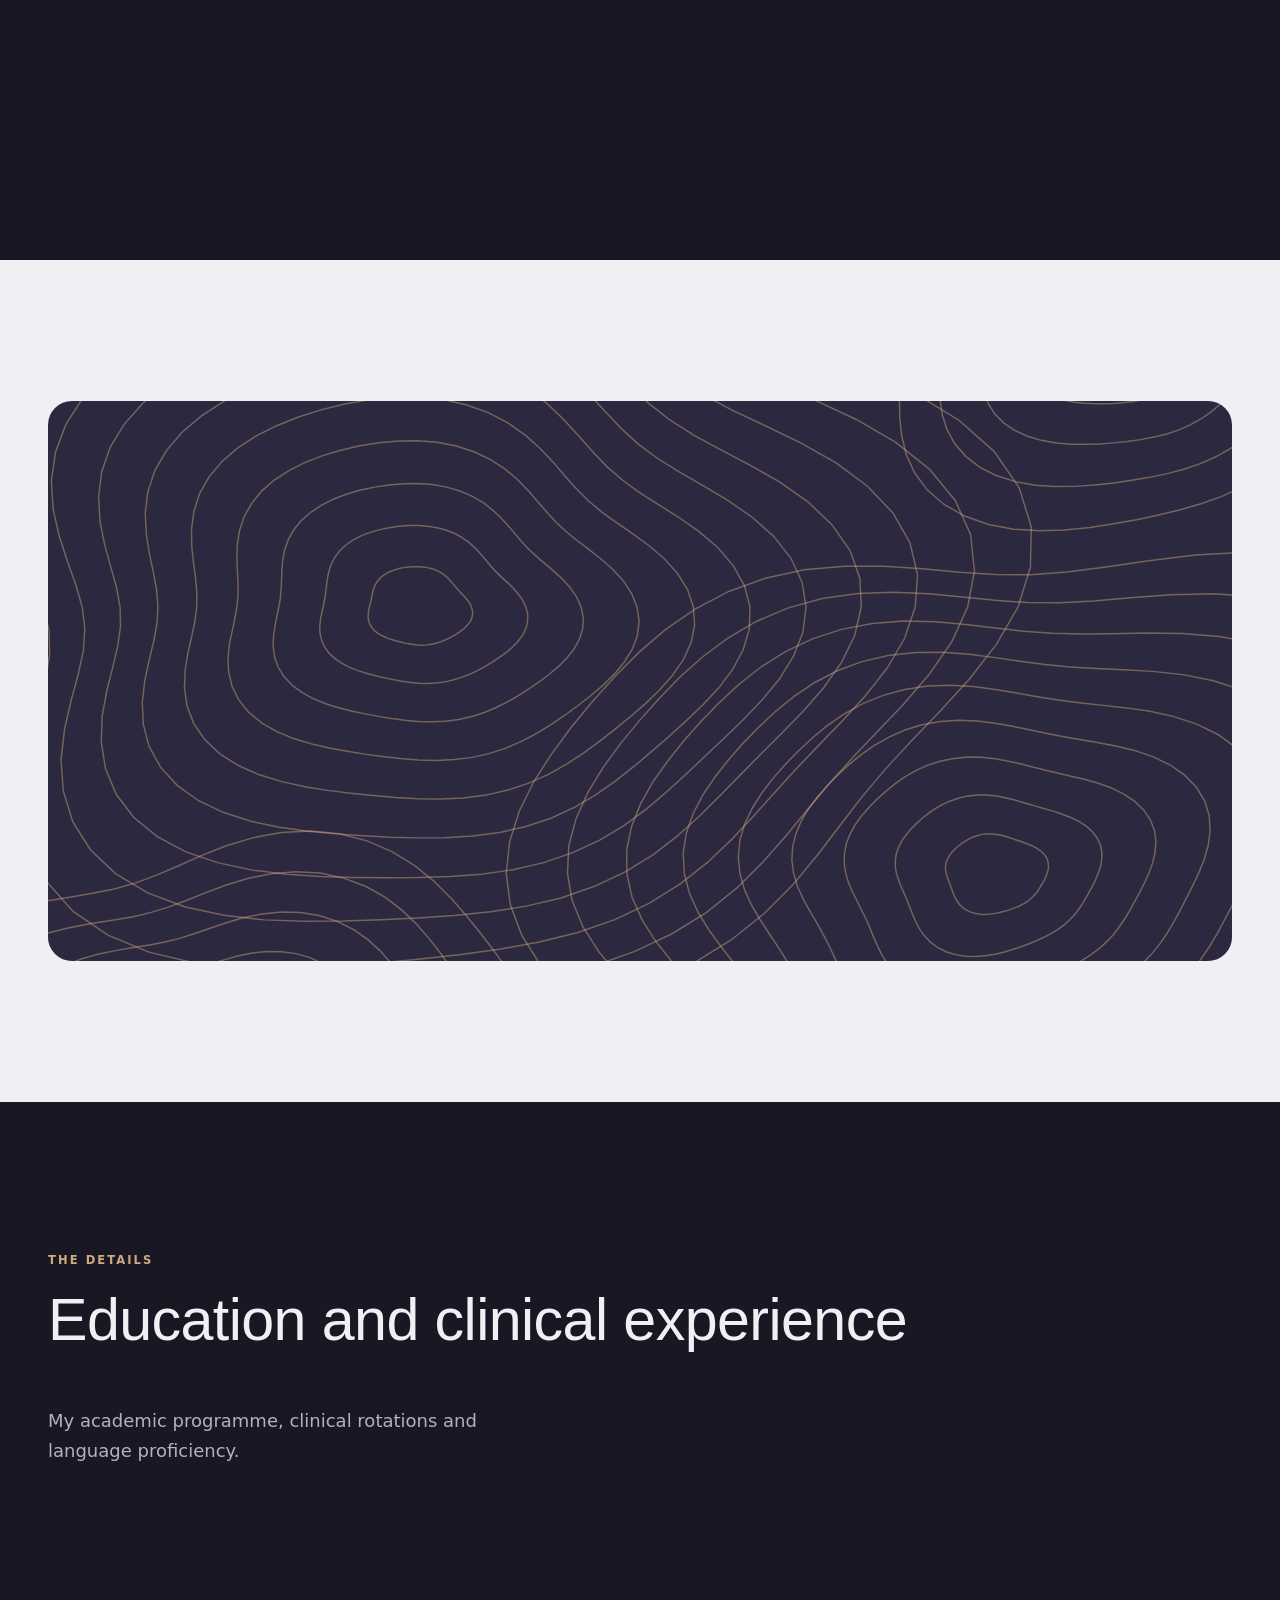
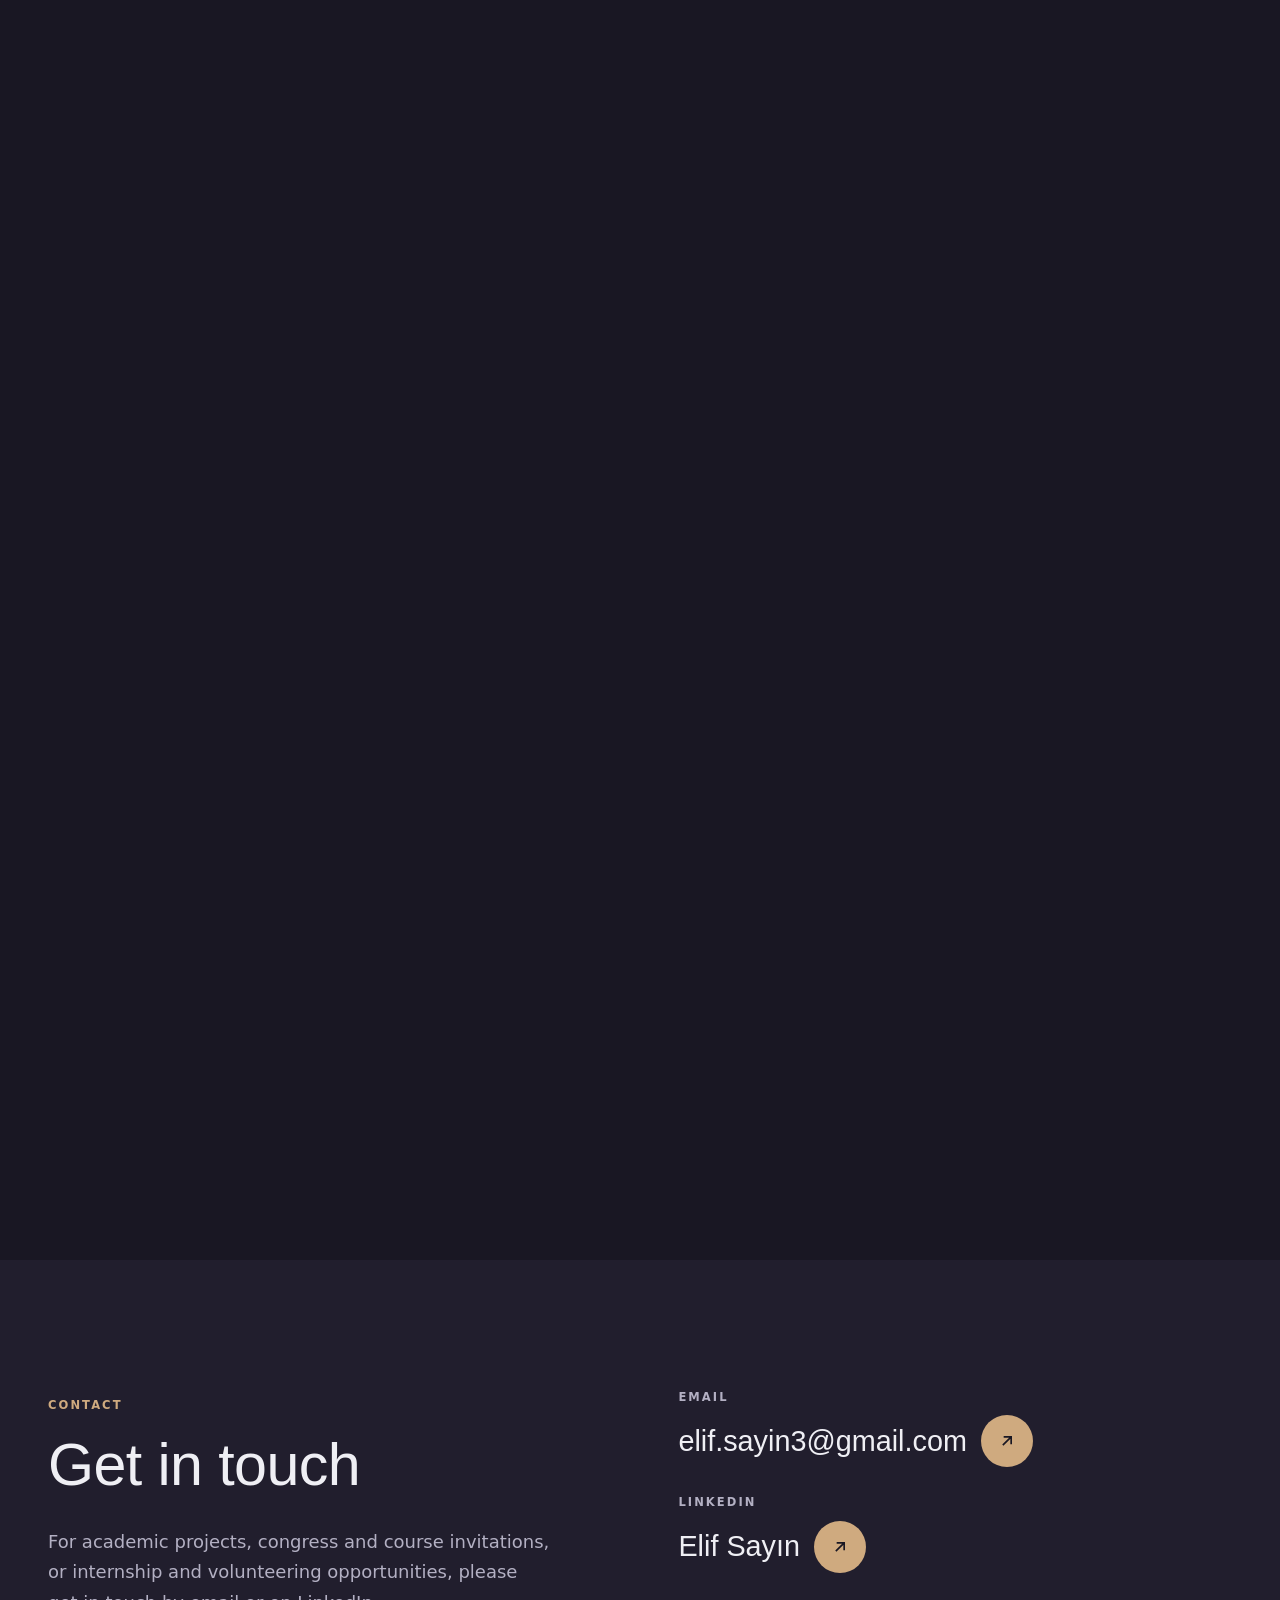
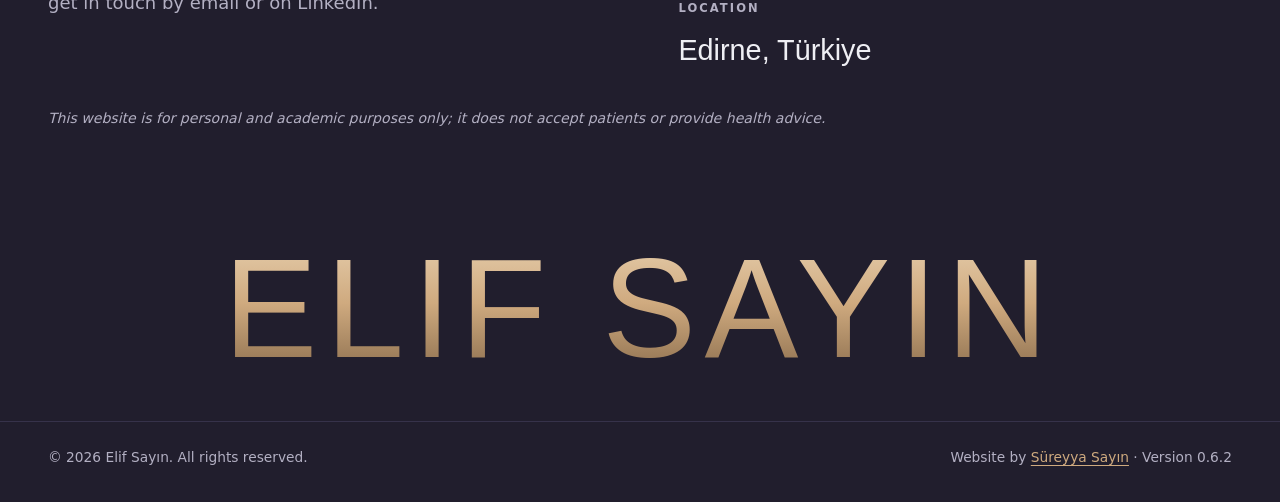
==== commit 0015e147: "fix: giriş bölümündeki yüzen bilgi kartı kaldırıldı (0.6.2) Co-Authored-By: Claude Opus 5.5 <noreply" ====
--- a/docs/en/index.html
+++ b/docs/en/index.html
@@ -94,11 +94,6 @@
   <div class="giris-foto">
     <img src="../img/elif-buyuk.webp" width="880" height="880" alt="Portrait of Elif Sayın wearing a white coat and glasses, smiling">
   </div>
-  <div class="yuzen-kart" aria-hidden="true">
-    <small>Edirne, Türkiye</small>
-    <strong>Trakya University<br>Faculty of Dentistry</strong>
-    <span>Final year · Graduating 2027</span>
-  </div>
 </section>
 
 <section class="bolum hakkimda" id="hakkimda" aria-labelledby="hakkimda-baslik">
@@ -225,7 +220,7 @@
 <footer class="alt-bilgi">
   <div class="kap">
     <p>© 2026 Elif Sayın. All rights reserved.</p>
-    <p>Website by <a href="https://sureyyasayin.github.io" rel="noopener">Süreyya Sayın</a> · Version <span data-surum="0.6.1">0.6.1</span></p>
+    <p>Website by <a href="https://sureyyasayin.github.io" rel="noopener">Süreyya Sayın</a> · Version <span data-surum="0.6.2">0.6.2</span></p>
   </div>
 </footer>
 </body>
--- a/docs/style.css
+++ b/docs/style.css
@@ -168,22 +168,12 @@
   content: ""; position: absolute; inset: 0;
   background: linear-gradient(90deg, var(--bg) 0%, transparent 18%);
 }
-.yuzen-kart {
-  position: absolute; left: 50%; top: 58%; transform: translate(-42%, -50%); z-index: 2;
-  width: min(320px, 30vw); padding: 26px 28px; border-radius: 18px;
-  background: var(--kart) url("img/kontur.svg") center / cover; color: #efeff4;
-  box-shadow: 0 30px 60px rgba(0, 0, 0, .35);
-}
-.yuzen-kart small { display: block; color: var(--gold); font-size: .7rem; font-weight: 600; letter-spacing: .18em; text-transform: uppercase; margin-bottom: 10px; }
-.yuzen-kart strong { display: block; font-family: var(--geo); font-weight: 500; font-size: 1.35rem; line-height: 1.2; margin-bottom: 8px; color: #efeff4; }
-.yuzen-kart span { color: #cfcdda; font-size: .92rem; }
 
 @media (max-width: 960px) {
   .giris { grid-template-columns: 1fr; min-height: 0; }
   .giris-foto { order: -2; height: 66vh; max-height: 600px; }
   .giris-foto::after { background: linear-gradient(0deg, var(--bg) 0%, transparent 30%); }
   .giris-metin { padding: 8px 24px 48px; }
-  .yuzen-kart { order: -1; position: relative; left: auto; top: auto; transform: none; width: auto; margin: -72px 24px 28px; padding: 20px 22px; }
 }
 
 /* Bölümler */
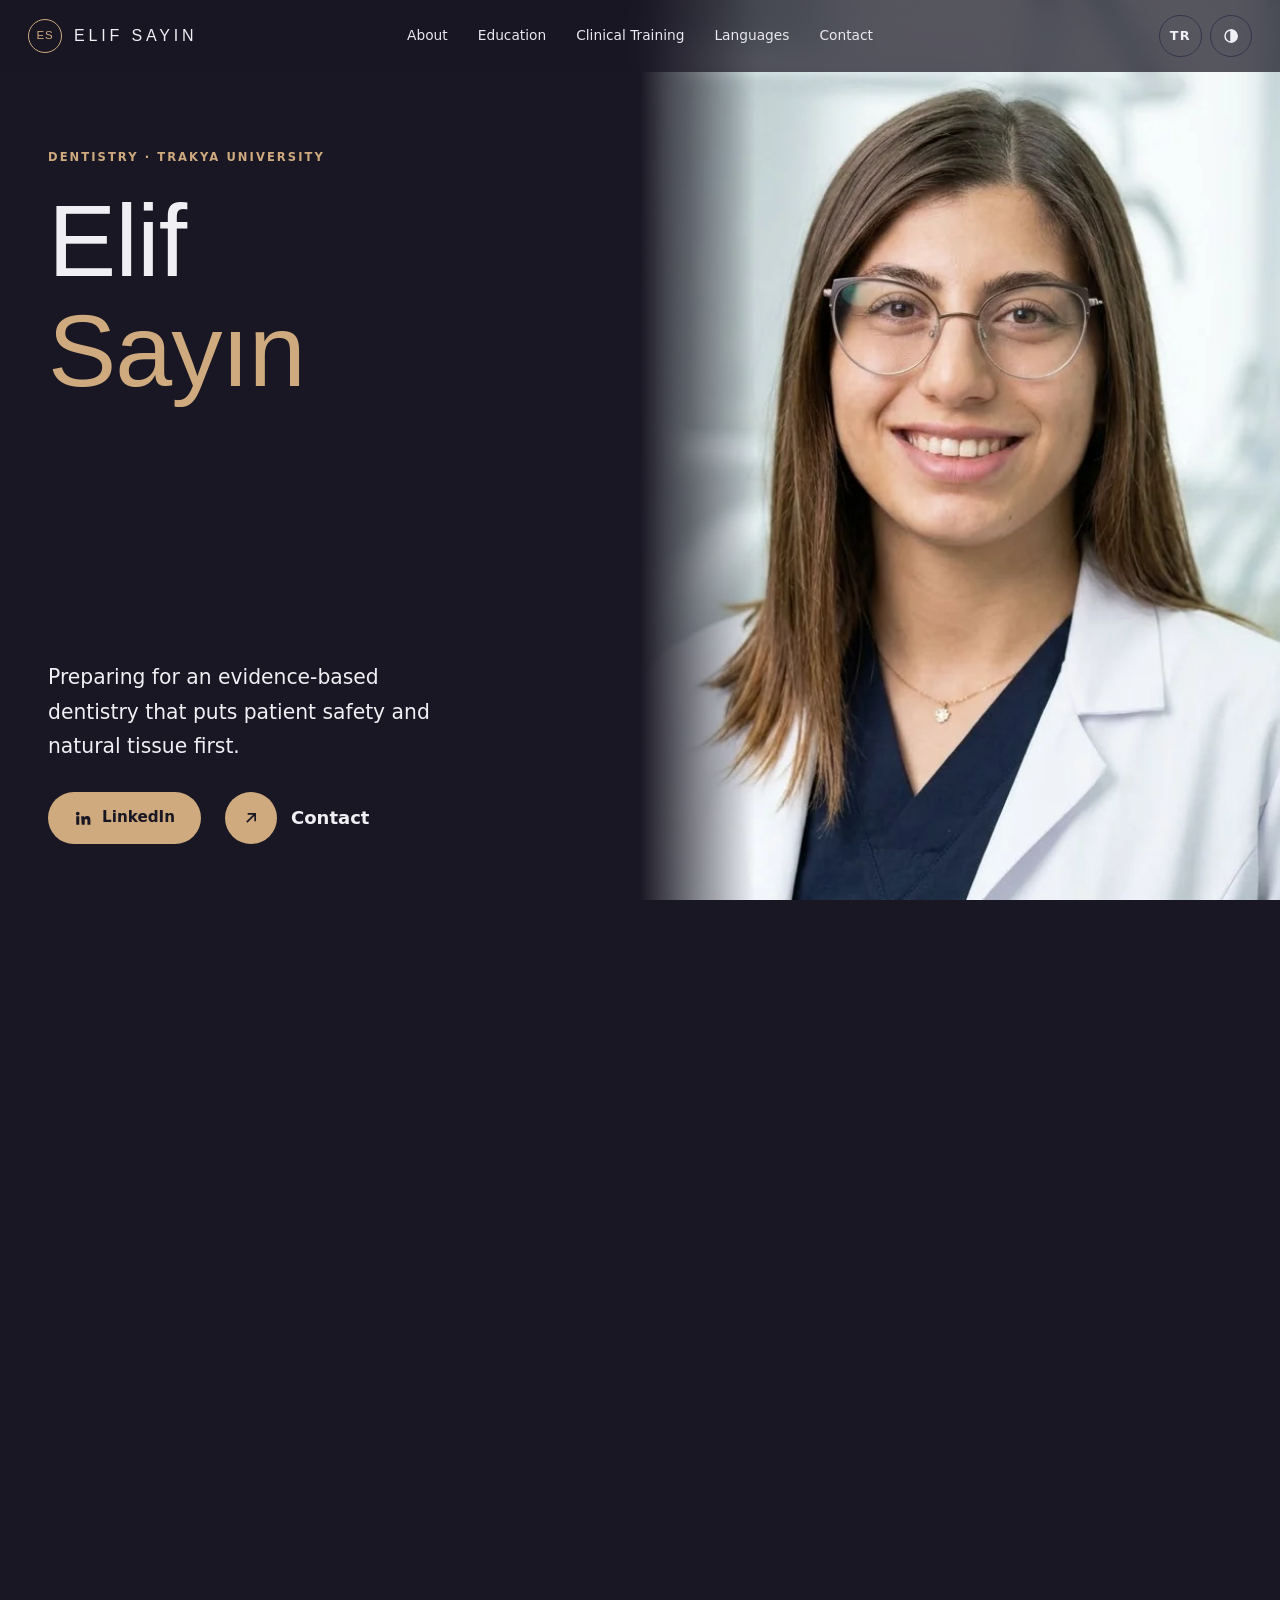
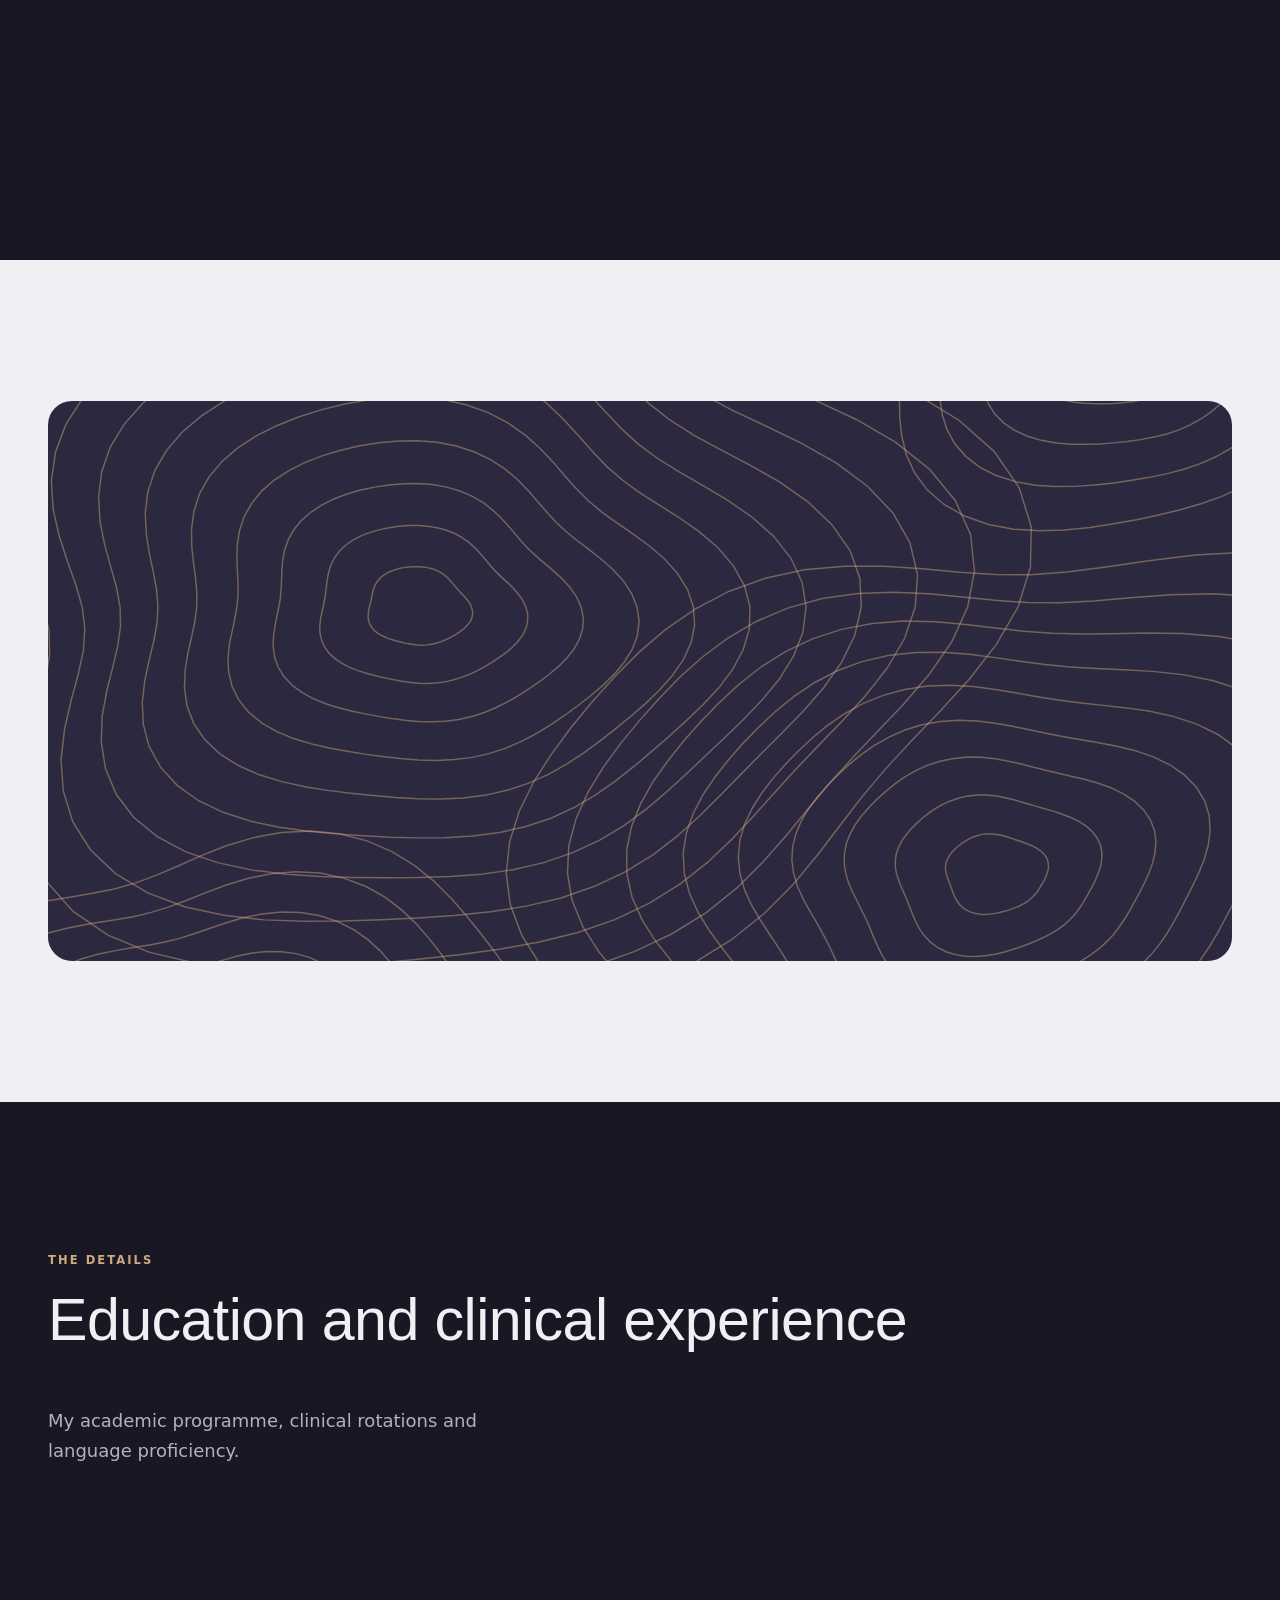
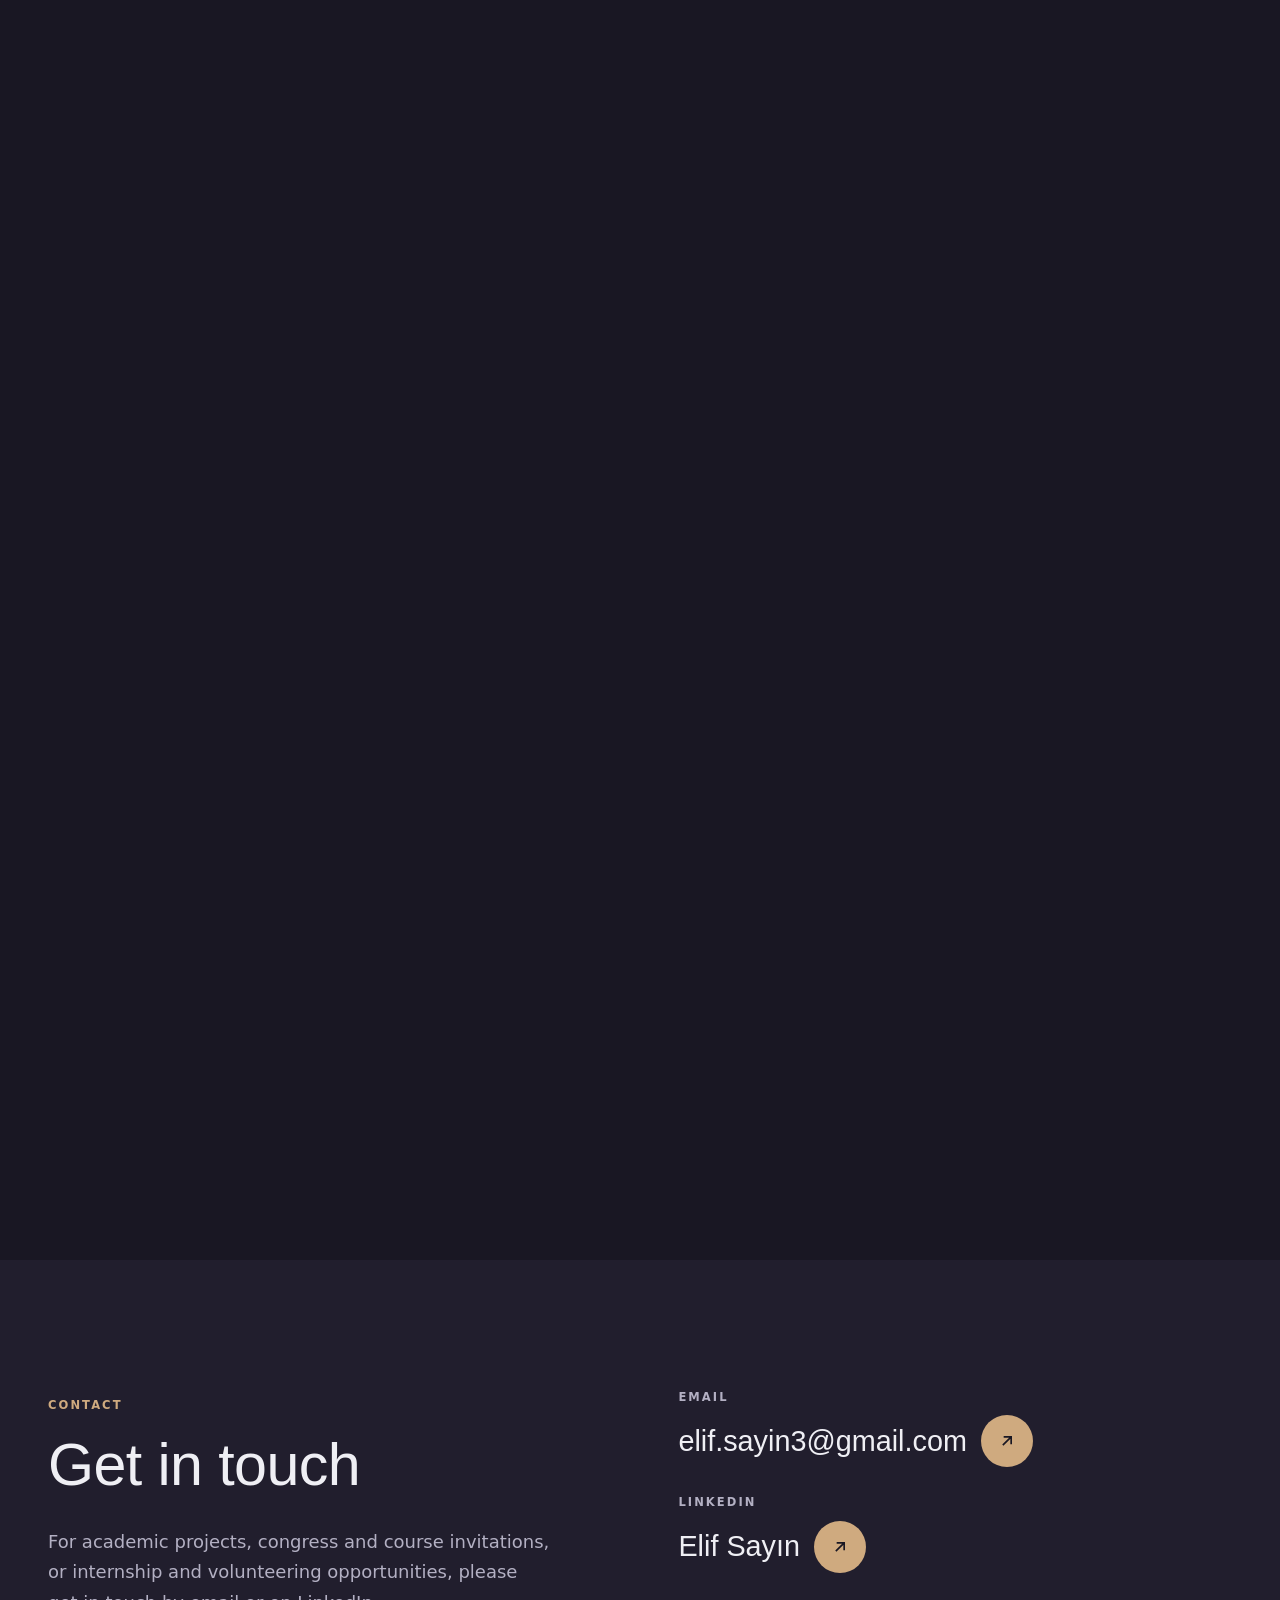
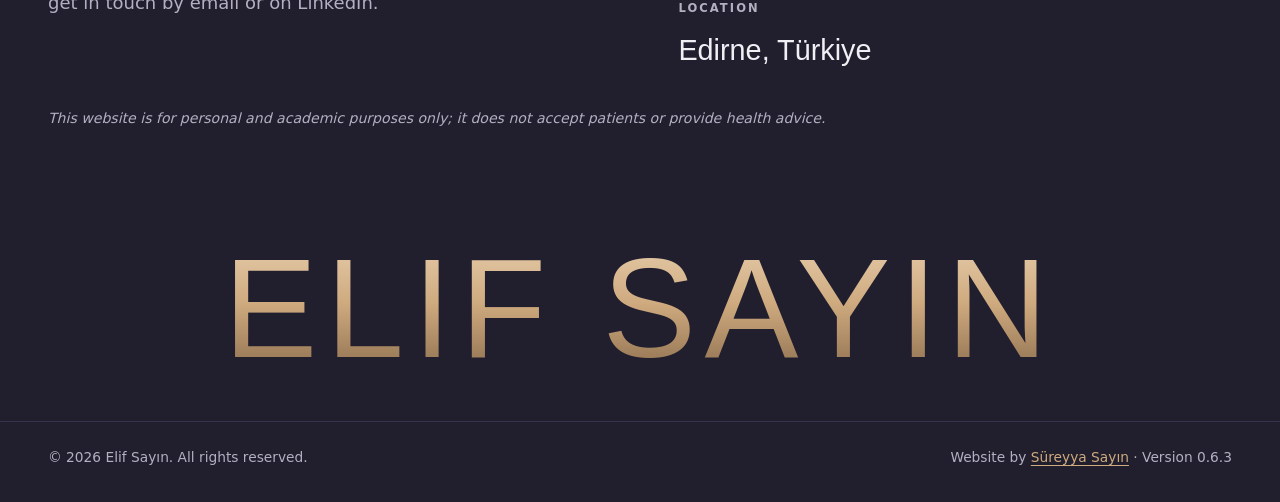
==== commit 6196fe18: "fix: girişteki tekrar eden fakülte/mezuniyet cümlesi kaldırıldı (0.6.3) Co-Authored-By: Claude Opus " ====
--- a/docs/en/index.html
+++ b/docs/en/index.html
@@ -81,7 +81,6 @@
     </div>
     <div class="giris-alt">
       <p>Preparing for an evidence-based dentistry that puts patient safety and natural tissue first.</p>
-      <p class="ince">In the final year of my clinical training at Trakya University Faculty of Dentistry; graduating in June 2027.</p>
       <div class="dugmeler">
         <a class="hap" href="https://www.linkedin.com/in/elif-say%C4%B1n-56b216324/" rel="noopener me">
           <svg viewBox="0 0 24 24" fill="currentColor" aria-hidden="true"><path d="M4.98 3.5a2.5 2.5 0 1 1 0 5 2.5 2.5 0 0 1 0-5zM3 9.75h4V21H3zM9.5 9.75h3.8v1.6h.06c.53-1 1.83-2.05 3.77-2.05 4.03 0 4.77 2.65 4.77 6.1V21h-4v-5c0-1.2-.02-2.73-1.66-2.73-1.67 0-1.93 1.3-1.93 2.64V21h-4z"/></svg>
@@ -220,7 +219,7 @@
 <footer class="alt-bilgi">
   <div class="kap">
     <p>© 2026 Elif Sayın. All rights reserved.</p>
-    <p>Website by <a href="https://sureyyasayin.github.io" rel="noopener">Süreyya Sayın</a> · Version <span data-surum="0.6.2">0.6.2</span></p>
+    <p>Website by <a href="https://sureyyasayin.github.io" rel="noopener">Süreyya Sayın</a> · Version <span data-surum="0.6.3">0.6.3</span></p>
   </div>
 </footer>
 </body>
